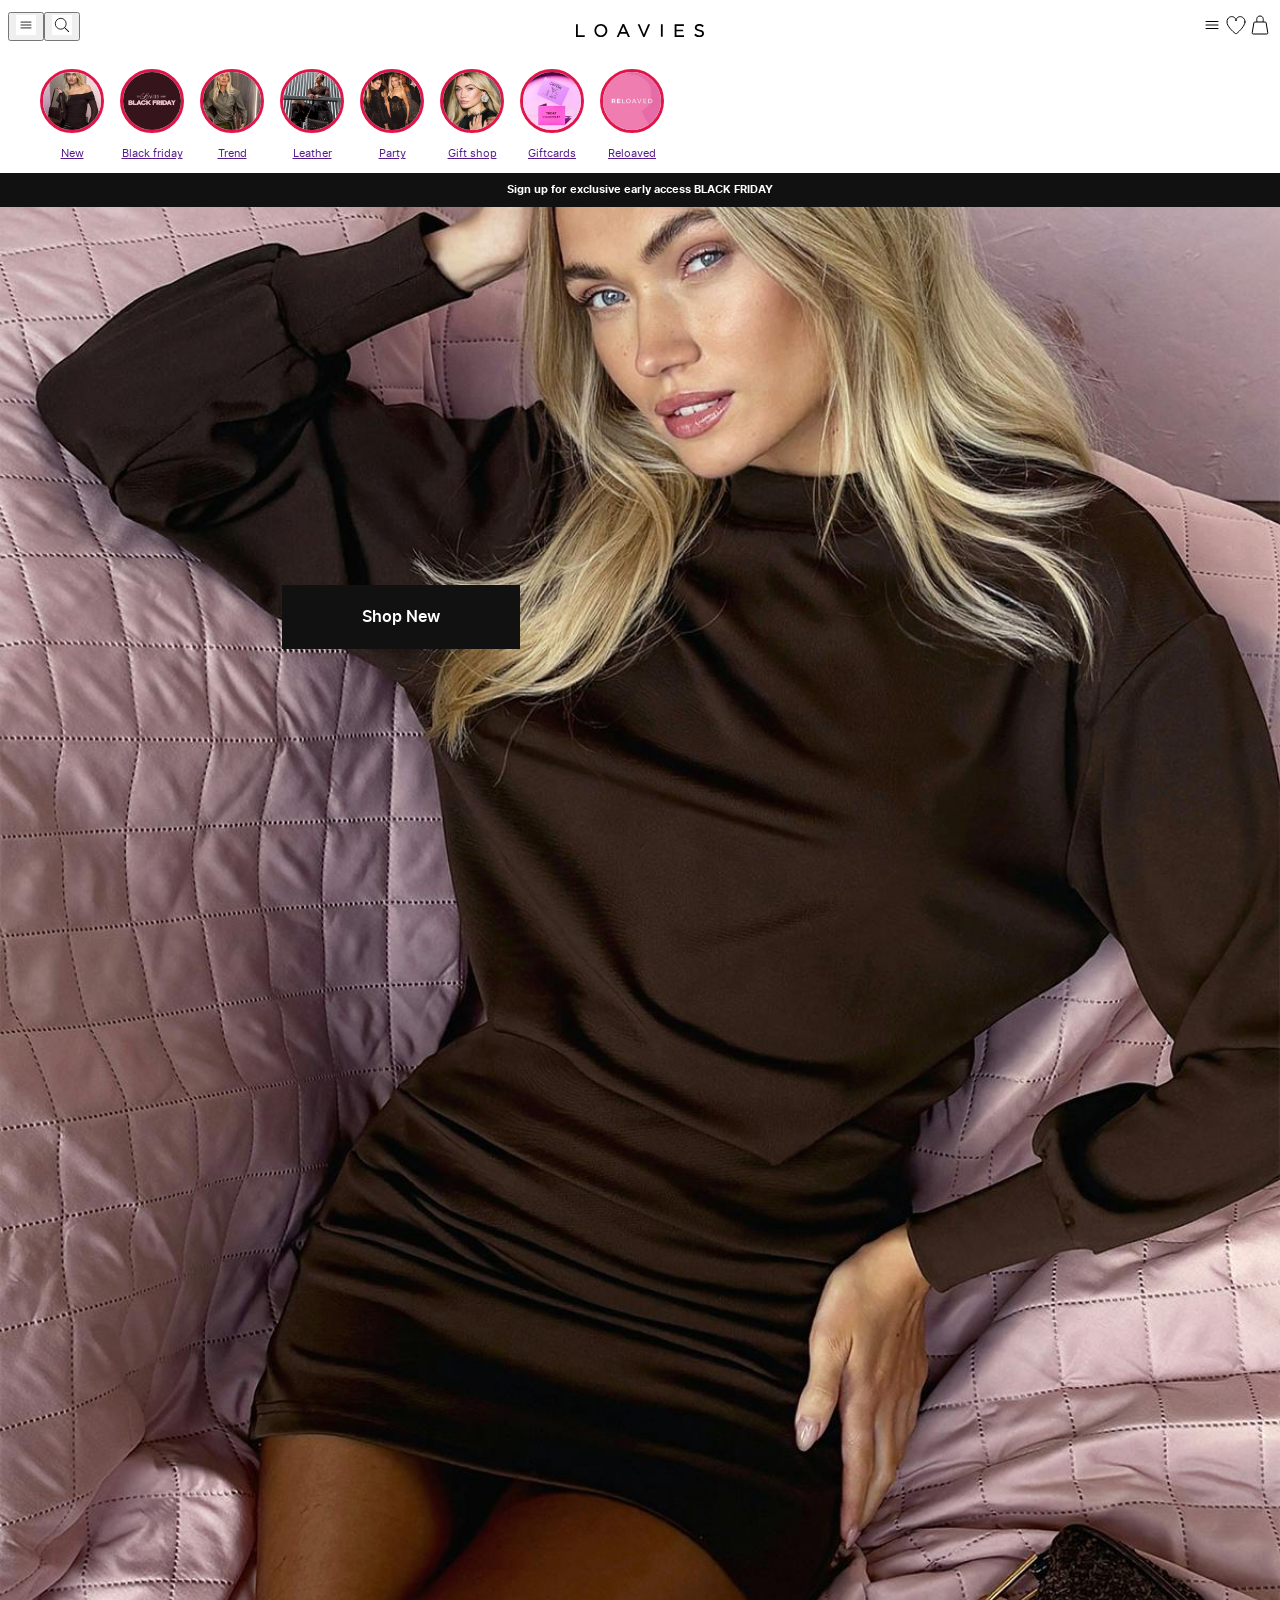
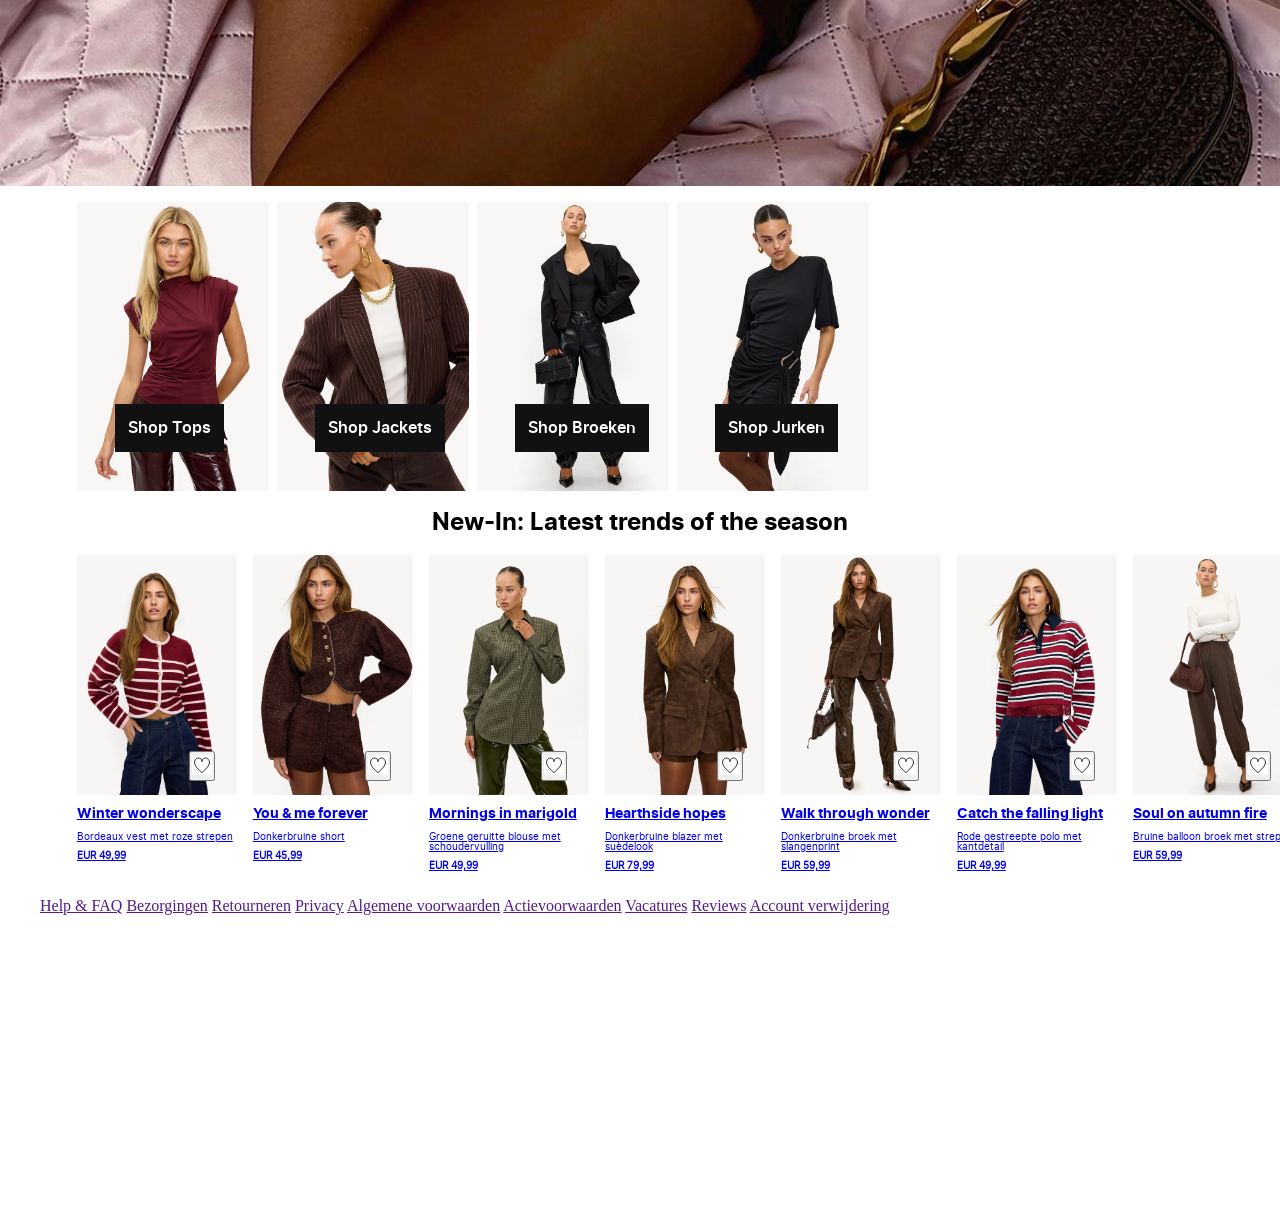
==== index.html @ a9ce3b04 "Add files via upload" ====
<!DOCTYPE html>
<html lang="nl">
	
<head>
	<meta charset="UTF-8">
	<meta name="author" content="jouw naam">
	<meta name="viewport" content="width=device-width, initial-scale=1">
	
	<title>Howdy FED2526</title>

	<link href="/styles/style_algemeen.css" rel="stylesheet">
    <link href="/styles/style_homepagina.css" rel="stylesheet">
    <!-- <link href="/styles/style_partypagina.css" rel="stylesheet"> -->

	<link rel="icon" type="image/svg+xml" href="images/favicon.svg">
</head>

<body>
	

	<header>
       
            <menu>
				<li>
					<button aria-hidden="true">
                        <svg viewBox="0 0 24 24" fill="none" xmlns="http://www.w3.org/2000/svg"><g id="SVGRepo_bgCarrier" stroke-width="0"></g><g id="SVGRepo_tracerCarrier" stroke-linecap="round" stroke-linejoin="round"></g><g id="SVGRepo_iconCarrier"> 
                            <rect width="24" height="24" fill="white"></rect> <path d="M6 12H18" stroke="#000000" stroke-linecap="round" stroke-linejoin="round"></path> <path d="M6 15.5H18" stroke="#000000" stroke-linecap="round" stroke-linejoin="round"></path> <path d="M6 8.5H18" stroke="#000000" 
                            stroke-linecap="round" stroke-linejoin="round"></path> </g>
                        </svg>
                    </button>
				</li>
				<li>
					<button>
                        <svg viewBox="0 0 24 24" fill="none" xmlns="http://www.w3.org/2000/svg"><g id="SVGRepo_bgCarrier" stroke-width="0"></g><g id="SVGRepo_tracerCarrier" stroke-linecap="round" 
                            stroke-linejoin="round"></g><g id="SVGRepo_iconCarrier"> <g clip-path="url(#clip0_15_152)"> <rect width="24" height="24" fill="white"></rect> <circle cx="10.5" cy="10.5" r="6.5" stroke="#000000" stroke-linejoin="round"></circle> 
                            <path d="M19.6464 20.3536C19.8417 20.5488 20.1583 20.5488 20.3536 20.3536C20.5488 20.1583 20.5488 19.8417 20.3536 19.6464L19.6464 20.3536ZM20.3536 19.6464L15.3536 14.6464L14.6464 15.3536L19.6464 20.3536L20.3536 19.6464Z" fill="#000000"></path> </g> <defs> 
                            <clipPath id="clip0_15_152"> <rect width="24" height="24" fill="white"></rect> </clipPath> </defs> </g>
                        </svg>
                    </button>
				</li>
            </menu>
		<nav>	
			<ul>
				<li><a href="#">Nieuw</a></li>
				<li><a href="#">Party</a></li>
				<li><a href="#">The gift shop</a></li>
				<li><a href="#">Kleding</a></li>
				<li><a href="#">Bestsellers</a></li>
				<li><a href="#">Jurken</a></li>
				<li><a href="#">Broeken & Jeans</a></li>
				<li><a href="#">Jassen</a></li>
				<li><a href="#">Shorts & Skirts</a></li>
				<li><a href="#">Accessoires</a></li>
				<li><a href="#">Schoenen</a></li>
				<li><a href="#">Sale</a></li>
				<li><a href="#">Giftcard</a></li>
				<li><a href="#">Campagnes</a></li>
				<li><a href="#">Mijn account</a></li>
				<li><a href="#">Reloaved</a></li>
				<li><a href="#">Careers at LOAVIES</a></li>
				<li><a href="#">Help & FAQ</a></li>
				<li><a href="#">Bezorgingen</a></li>
				<li><a href="#">Follow us on TikTok</a></li>
			</ul>
		</nav>
			<!-- html code van de website zelf via inspecteren om het logo te krijgen -->
            <h1><svg xmlns="http://www.w3.org/2000/svg" viewBox="3 0 205 21" class="app-logo app-header__logo"><path fill="currentColor" d="M5.9.3H3v20.4h14v-2.8H5.9V.3zM42.8 0C37 0 32.5 4.6 32.5 10.5S36.9 21 42.8 21c5.8 0 10.4-4.6 10.4-10.5S48.7 
				0 42.8 0zm0 18.3c-4.2 0-7.4-3.4-7.4-7.9 0-4.4 3.2-7.7 7.4-7.7s7.4 3.4 7.4 7.9c0 4.4-3.1 7.7-7.4 7.7zM77.5.2l-9.3 20.5h3l2.4-5.2h10.3l2.3 5.2h3.2L80.1.2h-2.6zm-2.7 12.6l3.9-8.9 3.9 8.9h-7.8zm36.9 4L104.9.3h-3.1l8.8 20.5h2.3L121.7.3h-3.2l-6.8 16.5zM139 
				.3h2.9v20.3H139V.3zm24.9 11.4h10.7V9.1h-10.7v-6h12V.3H161v20.4h15V18h-12.1v-6.3zm37.5-2.5c-4.3-.9-5.1-1.9-5.1-3.5s1.6-2.9 3.8-2.9c2 0 3.7.7 5.4 2.1l.3.2 1.7-2.3-.3-.2C205 .8 202.9.1 200.1.1c-3.9 0-6.8 2.4-6.8 5.7 0 3.7 2.8 5.1 6.9 6 4.1.9 4.8 1.9 4.8 3.5 
				0 1.8-1.7 3.1-4 3.1-2.6 0-4.4-.8-6.5-2.7l-.3-.2-1.8 2.2.2.2c2.5 2.2 5.1 3.3 8.3 3.3 4.1 0 7.1-2.5 7.1-5.9.1-3.4-1.9-5.1-6.6-6.1z"></path>
				</svg>
			</h1>
			<!-- einde -->

            <ul>
				<li>
                    <a href="">
                        <svg viewBox="0 0 24 24" fill="none" xmlns="http://www.w3.org/2000/svg"><g id="SVGRepo_bgCarrier" stroke-width="0"></g><g id="SVGRepo_tracerCarrier" stroke-linecap="round" stroke-linejoin="round"></g><g id="SVGRepo_iconCarrier"> 
                            <rect width="24" height="24" fill="white"></rect> <path d="M6 12H18" stroke="#000000" stroke-linecap="round" stroke-linejoin="round"></path> <path d="M6 15.5H18" stroke="#000000" stroke-linecap="round" stroke-linejoin="round"></path> <path d="M6 8.5H18" 
                            stroke="#000000" stroke-linecap="round" stroke-linejoin="round"></path> </g>
                        </svg>
                    </a>
                </li>
                <li>
                    <a href="">
                        <svg viewBox="0 0 24 24" fill="none" xmlns="http://www.w3.org/2000/svg"><g id="SVGRepo_bgCarrier" stroke-width="0"></g><g id="SVGRepo_tracerCarrier" stroke-linecap="round" stroke-linejoin="round"></g><g id="SVGRepo_iconCarrier"> <rect width="24" height="24" fill="white"></rect> 
                        <path d="M21 8.99998C21 12.7539 15.7156 17.9757 12.5857 20.5327C12.2416 20.8137 11.7516 20.8225 11.399 20.5523C8.26723 18.1523 3 13.1225 3 8.99998C3 2.00001 12 2.00002 12 8C12 2.00001 21 1.99999 21 8.99998Z" 
                        stroke="#000000" stroke-linecap="round" stroke-linejoin="round"></path> </g>
                        </svg>
                    </a>
                </li>
				<li>
                    <a href="">
                        <svg viewBox="0 0 24 24" fill="none" xmlns="http://www.w3.org/2000/svg"><g id="SVGRepo_bgCarrier" stroke-width="0"></g><g id="SVGRepo_tracerCarrier" 
                            stroke-linecap="round" stroke-linejoin="round"></g><g id="SVGRepo_iconCarrier"> <rect width="24" height="24" fill="white"></rect> <path d="M9 9H6.84713C6.35829 9 5.9411 9.35341 5.86073 9.8356L4.19407 19.8356C4.09248 20.4451 4.56252 21 5.18046 21H18.8195C19.4375 
                            21 19.9075 20.4451 19.8059 19.8356L18.1393 9.8356C18.0589 9.35341 17.6417 9 17.1529 9H15M9 9H15M9 9C8.66667 7.66667 8 3 12 3C16 3 15.3333 7.66667 15 9" 
                            stroke="#000000" stroke-linejoin="round"></path> </g>
                        </svg>
                    </a>
                </li>
            </ul>
        
    </header>


    <main>
        <section>
            <ul>
                <li>
                    <a href="">
                        <img src="/images/new_storylist.jpg" alt="New navigatie afbeelding"></img>
                        <p>New</p>
                    </a>
                </li>
                <li>
                    <a href="">
                        <img src="/images/black_friday_storylist.jpg" alt="Black friday navigatie afbeelding"></img>
                        <p>Black friday</p>
                    </a>
                </li>
				<li>
                    <a href="">
                        <img src="/images/trend_storylist.jpg" alt="Trend navigatie afbeelding"></img>
                        <p>Trend</p>
                    </a>
                </li>
				<li>
                    <a href="">
                        <img src="/images/leather_storylist.jpg" alt="Leather navigatie afbeelding"></img>
                        <p>Leather</p>
                    </a>
                </li>
                <li>
                    <a href="">
                        <img src="/images/party_storylist.jpg" alt="Party navigatie afbeelding"></img>
                        <p>Party</p>
                    </a>
                </li>
                <li>
                    <a href="">
                        <img src="/images/giftshop_storylist.jpg" alt="Gift shop navigatie afbeelding"></img>
                        <p>Gift shop</p>
                    </a>
                </li>
                <li>
                    <a href="">
                        <img src="/images/giftcard_storylist.jpg" alt="Giftcards navigatie afbeelding"></img>
                        <p>Giftcards</p>
                    </a>
                </li>
                <li>
                    <a href="">
                        <img src="/images/reloaved_storylist.jpg" alt="Reloaved navigatie afbeelding"></img>
                        <p>Reloaved</p>
                    </a>
                </li>
            </ul>
        </section>

        <section>
            <p>Sign up for exclusive early access BLACK FRIDAY</p>
            <img src="/images/model_afbeelding_shop_nieuw.jpg" alt="Model afbeelding voor shop nieuw"></img>
            <a href="">Shop New</a>
        </section>

        <section>
            <ul>
                <li>
                    <img src="/images/model_afbeelding_shop_tops.jpg" alt="Model afbeelding voor shop tops"></img>
                    <a href="">Shop Tops</a>
                </li>
                <li>
                    <img src="/images/model_afbeelding_shop_jackets.jpg" alt="Model afbeelding voor shop jackets"></img>
                    <a href="">Shop Jackets</a>
                </li>
                <li>
                    <img src="/images/model_afbeelding_shop_broeken.jpg" alt="Model afbeelding voor shop broeken"></img>
                    <a href="">Shop Broeken</a>
                </li>
                <li>
                    <img src="/images/model_afbeelding_shop_jurken.jpg" alt="Model afbeelding voor shop jurken"></img>
                    <a href="">Shop Jurken</a>
                </li>
            </ul>
        </section>

        <section>
            <h2>New-In: Latest trends of the season</h2>
            <ul>
                <li>
                    <article>
                        <a href="#">
                            <img src="/images/kleding_winter_wonderscape.png" alt="Bordeaux vest met roze strepen"></img>
                            <h3>Winter wonderscape</h3>
                            <p>Bordeaux vest met roze strepen</p>
                            <p><strong>EUR 49,99</strong></p>
                            <button>
                                <svg viewBox="0 0 24 24" fill="none" xmlns="http://www.w3.org/2000/svg"><g id="SVGRepo_bgCarrier" stroke-width="0"></g><g id="SVGRepo_tracerCarrier" stroke-linecap="round" stroke-linejoin="round"></g><g id="SVGRepo_iconCarrier"> <rect width="24" height="24" fill="white"></rect> 
                                    <path d="M21 8.99998C21 12.7539 15.7156 17.9757 12.5857 20.5327C12.2416 20.8137 11.7516 20.8225 11.399 20.5523C8.26723 18.1523 3 13.1225 3 8.99998C3 2.00001 12 2.00002 12 8C12 2.00001 21 1.99999 21 8.99998Z" 
                                    stroke="#000000" stroke-linecap="round" stroke-linejoin="round"></path> </g>
                                </svg>
                            </button>
                        </a>
                    </article>
                </li>
                <li>
                    <article>
                        <a href="#">
                            <img src="/images/kleding_you&me_forever.png" alt="You & me forever"></img>
                            <h3>You & me forever</h3>
                            <p>Donkerbruine short</p>
                            <p><strong>EUR 45,99</strong></p>
                            <button>
                                <svg viewBox="0 0 24 24" fill="none" xmlns="http://www.w3.org/2000/svg"><g id="SVGRepo_bgCarrier" stroke-width="0"></g><g id="SVGRepo_tracerCarrier" stroke-linecap="round" stroke-linejoin="round"></g><g id="SVGRepo_iconCarrier"> <rect width="24" height="24" fill="white"></rect> 
                                    <path d="M21 8.99998C21 12.7539 15.7156 17.9757 12.5857 20.5327C12.2416 20.8137 11.7516 20.8225 11.399 20.5523C8.26723 18.1523 3 13.1225 3 8.99998C3 2.00001 12 2.00002 12 8C12 2.00001 21 1.99999 21 8.99998Z" 
                                    stroke="#000000" stroke-linecap="round" stroke-linejoin="round"></path> </g>
                                </svg>
                            </button>
                        </a>
                    </article>
                </li>
                <li>
                    <article>
                        <a href="#">
                            <img src="/images/kleding_mornings_in_marigold.png" alt="Groene geruitte blouse met schoudervulling"></img>
                            <h3>Mornings in marigold</h3>
                            <p>Groene geruitte blouse met schoudervulling</p>
                            <p><strong>EUR 49,99</strong></p>
                            <button>
                                <svg viewBox="0 0 24 24" fill="none" xmlns="http://www.w3.org/2000/svg"><g id="SVGRepo_bgCarrier" stroke-width="0"></g><g id="SVGRepo_tracerCarrier" stroke-linecap="round" stroke-linejoin="round"></g><g id="SVGRepo_iconCarrier"> <rect width="24" height="24" fill="white"></rect> 
                                    <path d="M21 8.99998C21 12.7539 15.7156 17.9757 12.5857 20.5327C12.2416 20.8137 11.7516 20.8225 11.399 20.5523C8.26723 18.1523 3 13.1225 3 8.99998C3 2.00001 12 2.00002 12 8C12 2.00001 21 1.99999 21 8.99998Z" 
                                    stroke="#000000" stroke-linecap="round" stroke-linejoin="round"></path> </g>
                                </svg>
                            </button>
                        </a>
                    </article>
                </li>
                <li>
                    <article>
                        <a href="#">
                            <img src="/images/kleding_hearthside_hopes.png" alt="Donkerbruine blazer met suèdelook"></img>
                            <h3>Hearthside hopes</h3>
                            <p>Donkerbruine blazer met suèdelook</p>
                            <p><strong>EUR 79,99</strong></p>
                            <button>
                                <svg viewBox="0 0 24 24" fill="none" xmlns="http://www.w3.org/2000/svg"><g id="SVGRepo_bgCarrier" stroke-width="0"></g><g id="SVGRepo_tracerCarrier" stroke-linecap="round" stroke-linejoin="round"></g><g id="SVGRepo_iconCarrier"> <rect width="24" height="24" fill="white"></rect> 
                                    <path d="M21 8.99998C21 12.7539 15.7156 17.9757 12.5857 20.5327C12.2416 20.8137 11.7516 20.8225 11.399 20.5523C8.26723 18.1523 3 13.1225 3 8.99998C3 2.00001 12 2.00002 12 8C12 2.00001 21 1.99999 21 8.99998Z" 
                                    stroke="#000000" stroke-linecap="round" stroke-linejoin="round"></path> </g>
                                </svg>
                            </button>
                        </a>
                    </article>
                </li>
                <li>
                    <article>
                        <a href="#">
                            <img src="/images/kleding_walk_through_wonder.png" alt="Donkerbruine broek met slangenprint"></img>
                            <h3>Walk through wonder</h3>
                            <p>Donkerbruine broek met slangenprint</p>
                            <p><strong>EUR 59,99</strong></p>
                            <button>
                                <svg viewBox="0 0 24 24" fill="none" xmlns="http://www.w3.org/2000/svg"><g id="SVGRepo_bgCarrier" stroke-width="0"></g><g id="SVGRepo_tracerCarrier" stroke-linecap="round" stroke-linejoin="round"></g><g id="SVGRepo_iconCarrier"> <rect width="24" height="24" fill="white"></rect> 
                                    <path d="M21 8.99998C21 12.7539 15.7156 17.9757 12.5857 20.5327C12.2416 20.8137 11.7516 20.8225 11.399 20.5523C8.26723 18.1523 3 13.1225 3 8.99998C3 2.00001 12 2.00002 12 8C12 2.00001 21 1.99999 21 8.99998Z" 
                                    stroke="#000000" stroke-linecap="round" stroke-linejoin="round"></path> </g>
                                </svg>
                            </button>
                        </a>
                    </article>
                </li>
                <li>
                    <article>
                        <a href="#">
                            <img src="/images/kleding_catch_the_falling_light.png" alt="Rode gestreepte polo met kantdetail"></img>
                            <h3>Catch the falling light</h3>
                            <p>Rode gestreepte polo met kantdetail</p>
                            <p><strong>EUR 49,99</strong></p>
                            <button>
                                <svg viewBox="0 0 24 24" fill="none" xmlns="http://www.w3.org/2000/svg"><g id="SVGRepo_bgCarrier" stroke-width="0"></g><g id="SVGRepo_tracerCarrier" stroke-linecap="round" stroke-linejoin="round"></g><g id="SVGRepo_iconCarrier"> <rect width="24" height="24" fill="white"></rect> 
                                    <path d="M21 8.99998C21 12.7539 15.7156 17.9757 12.5857 20.5327C12.2416 20.8137 11.7516 20.8225 11.399 20.5523C8.26723 18.1523 3 13.1225 3 8.99998C3 2.00001 12 2.00002 12 8C12 2.00001 21 1.99999 21 8.99998Z" 
                                    stroke="#000000" stroke-linecap="round" stroke-linejoin="round"></path> </g>
                                </svg>
                            </button>
                        </a>
                    </article>
                </li>
                <li>
                    <article>
                        <a href="#">
                            <img src="/images/kleding_soul_on_autumn_fire.png" alt="Bruine balloon broek met strepen"></img>
                            <h3>Soul on autumn fire</h3>
                            <p>Bruine balloon broek met strepen</p>
                            <p><strong>EUR 59,99</strong></p>
                            <button>
                                <svg viewBox="0 0 24 24" fill="none" xmlns="http://www.w3.org/2000/svg"><g id="SVGRepo_bgCarrier" stroke-width="0"></g><g id="SVGRepo_tracerCarrier" stroke-linecap="round" stroke-linejoin="round"></g><g id="SVGRepo_iconCarrier"> <rect width="24" height="24" fill="white"></rect> 
                                    <path d="M21 8.99998C21 12.7539 15.7156 17.9757 12.5857 20.5327C12.2416 20.8137 11.7516 20.8225 11.399 20.5523C8.26723 18.1523 3 13.1225 3 8.99998C3 2.00001 12 2.00002 12 8C12 2.00001 21 1.99999 21 8.99998Z" 
                                    stroke="#000000" stroke-linecap="round" stroke-linejoin="round"></path> </g>
                                </svg>
                            </button>
                        </a>
                    </article>
                </li>
                <li>
                    <article>
                        <a href="#">
                            <img src="/images/kleding_never_letting_go.png" alt="Roze trui"></img>
                            <h3>Never letting go</h3>
                            <p>Roze trui</p>
                            <p><strong>EUR 49,99</strong></p>
                            <button>
                                <svg viewBox="0 0 24 24" fill="none" xmlns="http://www.w3.org/2000/svg"><g id="SVGRepo_bgCarrier" stroke-width="0"></g><g id="SVGRepo_tracerCarrier" stroke-linecap="round" stroke-linejoin="round"></g><g id="SVGRepo_iconCarrier"> <rect width="24" height="24" fill="white"></rect> 
                                    <path d="M21 8.99998C21 12.7539 15.7156 17.9757 12.5857 20.5327C12.2416 20.8137 11.7516 20.8225 11.399 20.5523C8.26723 18.1523 3 13.1225 3 8.99998C3 2.00001 12 2.00002 12 8C12 2.00001 21 1.99999 21 8.99998Z" 
                                    stroke="#000000" stroke-linecap="round" stroke-linejoin="round"></path> </g>
                                </svg>
                            </button>
                        </a>
                    </article>
                </li>
            </ul>
        </section>
    </main>


    <footer>
		<nav>
			<ul>
				<li>
					<a href="">Help & FAQ</a>
					<a href="">Bezorgingen</a>
					<a href="">Retourneren</a>
					<a href="">Privacy</a>
					<a href="">Algemene voorwaarden</a>
					<a href="">Actievoorwaarden</a>
					<a href="">Vacatures</a>
					<a href="">Reviews</a>
					<a href="">Account verwijdering</a>
				</li>
				<li>
					<a href=""><svg></svg></a>
					<a href=""><svg></svg></a>
					<a href=""><svg></svg></a>
					<a href=""><svg></svg></a>
					<a href=""><svg></svg></a>
				</li>
			</ul>
		</nav>

    </footer>

	<script defer src="scripts/script_algemeen.js"></script>
	<script defer src="scripts/script_home.js"></script>
	<!-- <script defer src="scripts/script_party.js"></script> -->
</body>
	
</html>
---- styles/style_algemeen.css ----
/**************/
/* CSS REMEDY */
/**************/
*, *::after, *::before {
  box-sizing:border-box;  
}






/*********************/
/* CUSTOM PROPERTIES */
/*********************/
:root {
	/* startje */
	--color-text:#111;
	--color-background:#ffffff;
	--text-regular: "InterRegular";
	--text-bold: "InterBold";
	--text-semibold: "InterSemiBold";

	/*
	color-scheme: light dark;
	--icon-color:light-dark(black, white);*/

}

@font-face {
	font-family: "InterBold";
	src: url(/fonts/Inter-Bold.woff2);
}

@font-face {
	font-family: "InterRegular";
	src: url(/fonts/Inter-Regular.woff2);
}

@font-face {
	font-family: "InterSemiBold";
	src: url(/fonts/Inter-SemiBold.woff2);
}


/****************/
/* JOUW STYLING */
/****************/

/* jouw code */



body {
	margin:0;
}

/****************/
/* HEADER */
/****************/
header {
	display:flex;
	background-color: var(--color-background);
	position:sticky;
  	top:0;
	/* width:100vw; BAH */

	padding:.5em;

	align-items: center;
	justify-content: space-between	;
}

header li {
	list-style:none;
}

/* Alle icons */
header svg {
	width: 1.5em;
}

/* Logo Loavies */
header h1 {
	flex-shrink: 0;	
	margin:0;
}

header h1 svg{
	width:4em;
}


/****************/
/* NAV MENU */
/****************/

menu{
	display:flex;
}

/* Hamburger menu */
header menu {
	margin:0;
	padding: 0;
	display: flex;

}

header menu li:nth-of-type(1) button {
	position: relative;
	z-index: 1;
}

header menu li:nth-of-type(1) button.is-open svg {
	content:url(../images/close_svgrepo_com.svg);
}

header nav{
	display: flex;
	background-color: var(--color-background);
	font-family: var(--text-bold);
	
	position:fixed;
	top:0;
	bottom:0;
	left:0;
	right:0;

	translate: -100% 0;
	
	transition:0.5s;
}

header nav.is-open {
	translate: 0 0;
}

header > ul {
	margin:0;
	padding: 0;
	display:flex;

}
/* Hamburger menu einde */


/* Nav de opmaak */
nav > a {
	font-family: var(--text-bold);
	font-size: 8em;
}


/****************/
/* FOOTER */
/****************/

footer ul{
	height: 4em;
}

footer li {
	list-style: none;
}
---- styles/style_homepagina.css ----
/**************/
/* CSS REMEDY */
/**************/
*, *::after, *::before {
  box-sizing:border-box;  
}

/*********************/
/* CUSTOM PROPERTIES */
/*********************/
:root {
	/* startje */
	--color-text:#111;
	--color-background:#ffffff;
	--color-button: #111;
	--color-text-button: #ffffff;
	--text-regular: "InterRegular";
	--text-bold: "InterBold";
	--text-semibold: "InterSemiBold";
}




/****************/
/* SECTION STORYLIST */
/****************/

section:nth-of-type(1) ul {
	display:flex;
	overflow-x:auto;
	flex-shrink:0;
	gap:1em;
	
}

section:nth-of-type(1) li{
	display:flex;
	flex-wrap:wrap;
	justify-content:center;
	flex-direction:column-reverse;	
}

section:nth-of-type(1) img {
	width:4em;
	border-radius: 50%;
	border: 3px solid #e0164a;
}

section:nth-of-type(1) p {
	display: flex;
	font-size: 0.7em;
	justify-content: center;
}

main li{
	list-style: none;
}



/****************/
/* MAIN SECTIONS */
/****************/

/* section nummer 2 */
section:nth-of-type(2) ul{
	display:flex;
	flex-direction: row;
	flex-wrap: wrap;

	position: relative;
	gap: 0.5em;
}

section:nth-of-type(2) li{
	display: grid;
	grid-template-columns: 1fr;
	grid-template-rows: 2fr;	
	position: relative;
}

section:nth-of-type(2) img {
	width:100%;
	height: auto;
	display:flex;
}

section:nth-of-type(2) a{
	background-color: var(--color-button);
	color: var(--color-text-button);
	font-family: var(--text-semibold);

	text-decoration: none;
	position: absolute;
	top: 65%;
	left: 22%;
	padding: 1.5em 5em;
}

section:nth-of-type(2) p {
	display: flex;
	justify-content: center;

	font-family: var(--text-bold);
	font-size: 0.7em;
	color: var(--color-text-button);
	background-color: var(--color-button);

	padding: 1em 1em;
	position: absolute;
	top:18%;
	width:100%;
}


/* section nummer 3 */
section:nth-of-type(3) ul{
	display:flex;
	flex-direction: row;
	flex-wrap: wrap;

	position: relative;
	gap: 0.5em;

	padding: 0 0 0 6%;
}

section:nth-of-type(3) li{
	display: grid;
	grid-template-columns: 1fr;
	grid-template-rows: 2fr;	
	position: relative;
}


section:nth-of-type(3) img {
	width:12em;
	height: auto;
	display:flex;
}

section:nth-of-type(3) a{
	background-color: var(--color-button);
	color: var(--color-text-button);
	font-family: var(--text-semibold);

	text-decoration: none;
	position: absolute;
	top: 70%;
	left: 20%;
	padding: 1em 0.8em;
}


/* section nummer 4 */
section:nth-of-type(4) ul {
	display:flex;
	padding: 0 0 0 6%;

	overflow-x:auto;
	flex-shrink:0;
	gap:1em;
}

section:nth-of-type(4) img {
	width:10em;
	display:flex;
}

section:nth-of-type(4) li {
	line-height: 60%;

	flex-wrap:wrap;
	justify-content:center;
	flex-direction:column-reverse;	

	position: relative;
}

section:nth-of-type(4) button {
	width:2em;

	position: absolute;
	top: 60%;
	left: 70%;
	padding: 1em 0.8em;
}

section:nth-of-type(4) button svg {
	width:1.5em;

	position: absolute;
	top:8%;
	left: 5%;

}




/*******************/
/* ALGEMENE DINGEN */
/*******************/

p {
	font-family: var(--text-regular);
	font-size: 0.6em;
}

h2 {
	display: flex;
	font-family: var(--text-bold);
	justify-content: center;
}

h3 {
	font-family: var(--text-bold);
	font-size: 0.9em;
}
---- styles/style_partypagina.css ----
/**************/
/* CSS REMEDY */
/**************/
*, *::after, *::before {
  box-sizing:border-box;  
}






/*********************/
/* CUSTOM PROPERTIES */
/*********************/
:root {
	/* startje */
	--color-text:#111;
	--color-background:#eee;
}





/****************/
/* JOUW STYLING */
/****************/

/* jouw code */
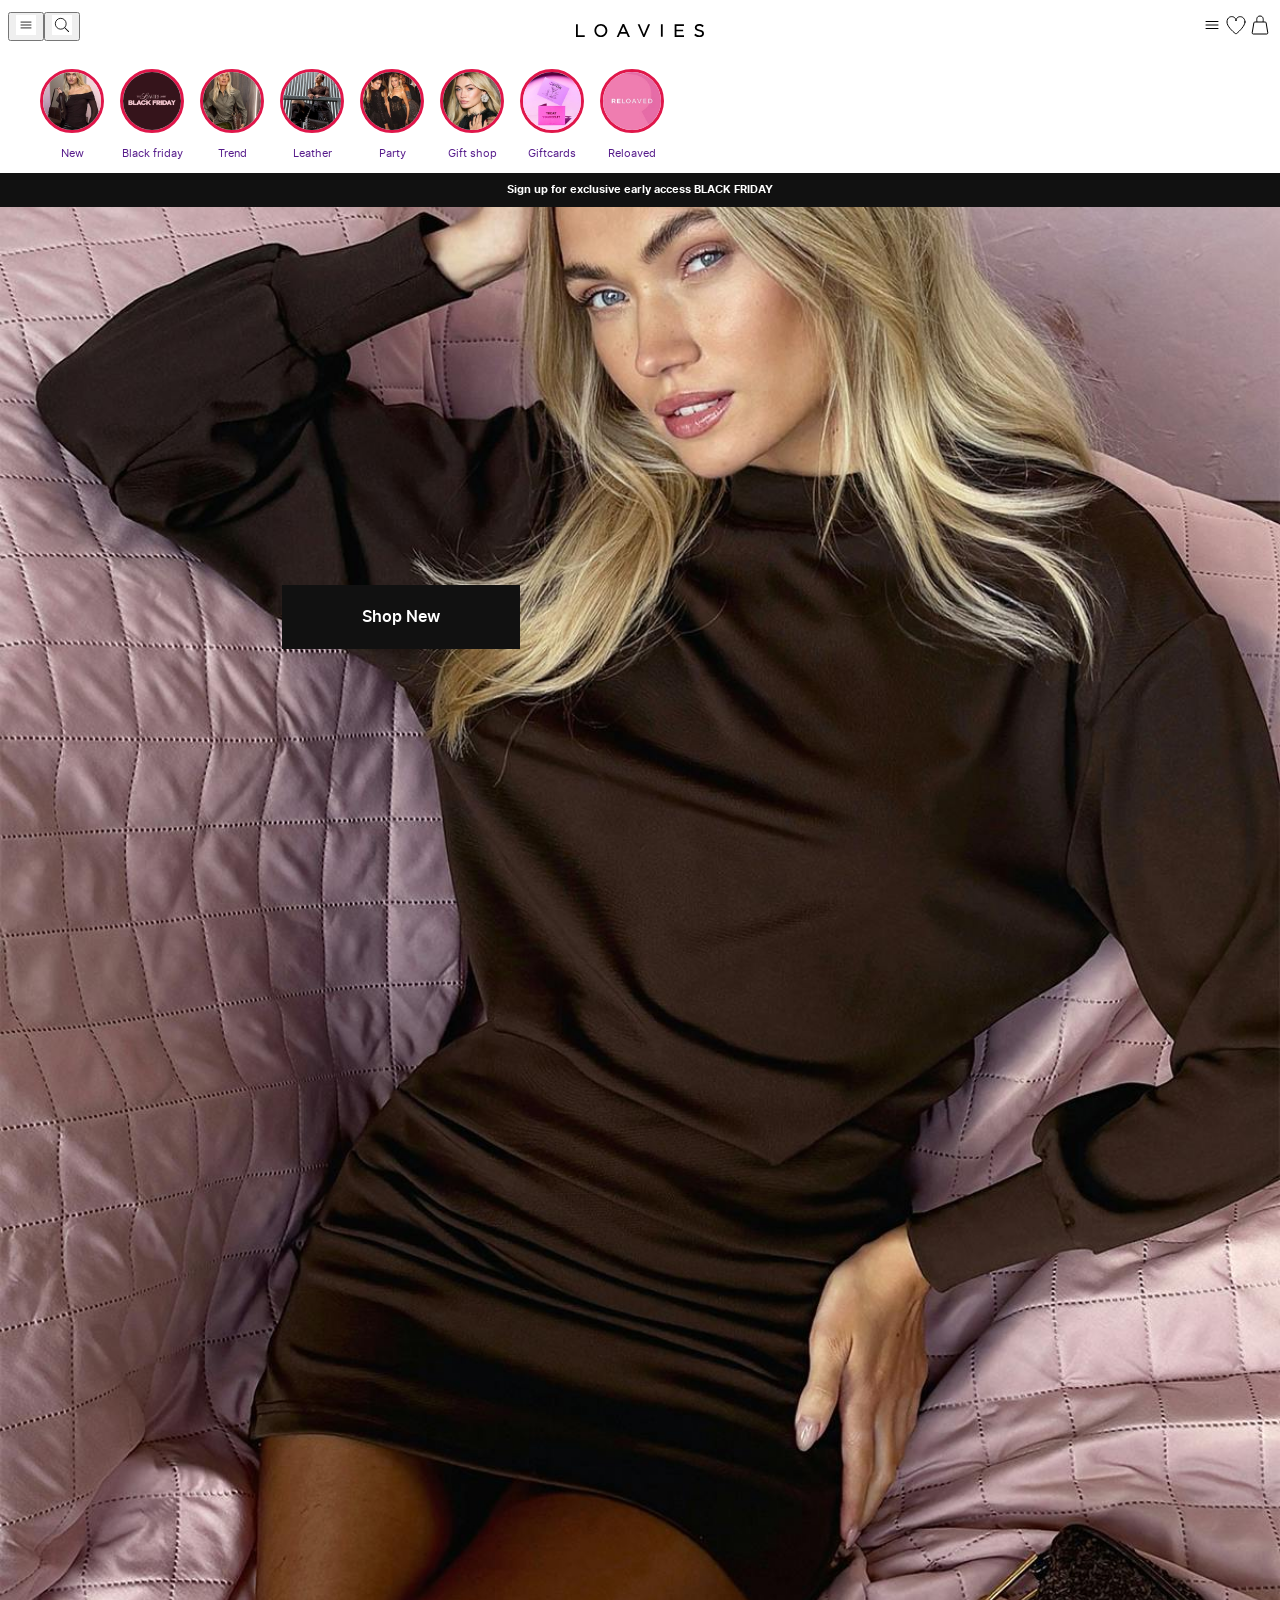
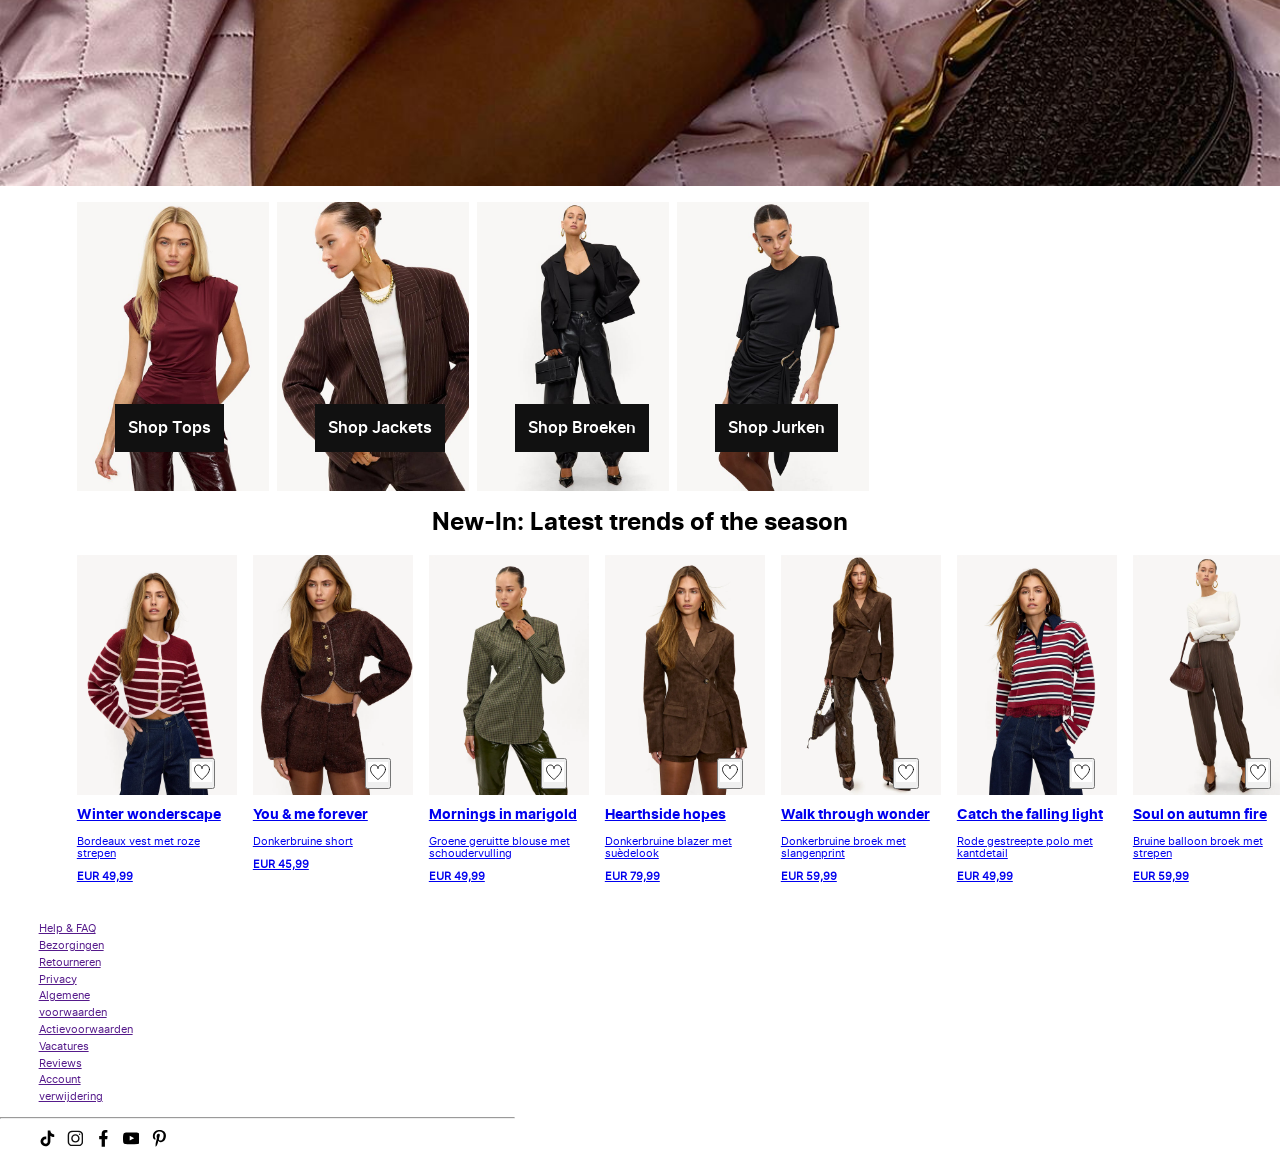
==== commit 407c66d2: "Add files via upload" ====
--- a/index.html
+++ b/index.html
@@ -6,13 +6,13 @@
 	<meta name="author" content="jouw naam">
 	<meta name="viewport" content="width=device-width, initial-scale=1">
 	
-	<title>Howdy FED2526</title>
+	<title>LOAVIES | Manon Jensch</title>
 
 	<link href="/styles/style_algemeen.css" rel="stylesheet">
     <link href="/styles/style_homepagina.css" rel="stylesheet">
     <!-- <link href="/styles/style_partypagina.css" rel="stylesheet"> -->
 
-	<link rel="icon" type="image/svg+xml" href="images/favicon.svg">
+	<link rel="icon" type="image/svg+xml" href="/images/favicon_loavies_5.png">
 </head>
 
 <body>
@@ -323,23 +323,69 @@
     <footer>
 		<nav>
 			<ul>
-				<li>
-					<a href="">Help & FAQ</a>
-					<a href="">Bezorgingen</a>
-					<a href="">Retourneren</a>
-					<a href="">Privacy</a>
-					<a href="">Algemene voorwaarden</a>
-					<a href="">Actievoorwaarden</a>
-					<a href="">Vacatures</a>
-					<a href="">Reviews</a>
-					<a href="">Account verwijdering</a>
-				</li>
-				<li>
-					<a href=""><svg></svg></a>
-					<a href=""><svg></svg></a>
-					<a href=""><svg></svg></a>
-					<a href=""><svg></svg></a>
-					<a href=""><svg></svg></a>
+				<li><a href="">Help & FAQ</a></li>
+				<li><a href="">Bezorgingen</a></li>
+				<li><a href="">Retourneren</a></li>
+				<li><a href="">Privacy</a></li>
+				<li><a href="">Algemene voorwaarden</a></li>
+				<li><a href="">Actievoorwaarden</a></li>
+				<li><a href="">Vacatures</a></li>
+				<li><a href="">Reviews</a></li>
+				<li><a href="">Account verwijdering</a></li>
+            </ul>
+
+            <!-- Met hulp van: https://www.cursuswp.com/horizontale-lijn-stippellijn-toevoegen-maken-boven-onder-tekst-in-html-css/#Horizontale_lijn_in_HTML_met_en_zonder_CSS -->
+            <hr>
+            <!-- Einde -->
+
+            <ul>
+				<li>
+					<a href="">
+                        <svg fill="#000000" viewBox="0 0 32 32" version="1.1" xmlns="http://www.w3.org/2000/svg"><g id="SVGRepo_bgCarrier" stroke-width="0"></g><g id="SVGRepo_tracerCarrier" stroke-linecap="round" stroke-linejoin="round"></g><g id="SVGRepo_iconCarrier"> <title>tiktok</title> 
+                            <path d="M16.656 1.029c1.637-0.025 3.262-0.012 4.886-0.025 0.054 2.031 0.878 3.859 2.189 5.213l-0.002-0.002c1.411 1.271 3.247 2.095 5.271 2.235l0.028 0.002v5.036c-1.912-0.048-3.71-0.489-5.331-1.247l0.082 0.034c-0.784-0.377-1.447-0.764-2.077-1.196l0.052 0.034c-0.012 3.649 0.012 7.298-0.025 10.934-0.103 
+                            1.853-0.719 3.543-1.707 4.954l0.020-0.031c-1.652 2.366-4.328 3.919-7.371 4.011l-0.014 0c-0.123 0.006-0.268 0.009-0.414 0.009-1.73 0-3.347-0.482-4.725-1.319l0.040 0.023c-2.508-1.509-4.238-4.091-4.558-7.094l-0.004-0.041c-0.025-0.625-0.037-1.25-0.012-1.862 0.49-4.779 4.494-8.476 9.361-8.476 0.547 0 1.083 0.047 
+                            1.604 0.136l-0.056-0.008c0.025 1.849-0.050 3.699-0.050 5.548-0.423-0.153-0.911-0.242-1.42-0.242-1.868 0-3.457 1.194-4.045 2.861l-0.009 0.030c-0.133 0.427-0.21 0.918-0.21 1.426 0 0.206 0.013 0.41 0.037 0.61l-0.002-0.024c0.332 2.046 
+                            2.086 3.59 4.201 3.59 0.061 0 0.121-0.001 0.181-0.004l-0.009 0c1.463-0.044 2.733-0.831 3.451-1.994l0.010-0.018c0.267-0.372 0.45-0.822 0.511-1.311l0.001-0.014c0.125-2.237 0.075-4.461 0.087-6.698 0.012-5.036-0.012-10.060 0.025-15.083z"></path> </g>
+                        </svg>
+                    </a>
+                </li>
+                <li>    
+					<a href="">
+                        <svg viewBox="0 0 24 24" fill="none" xmlns="http://www.w3.org/2000/svg"><g id="SVGRepo_bgCarrier" stroke-width="0"></g><g id="SVGRepo_tracerCarrier" stroke-linecap="round" stroke-linejoin="round"></g><g id="SVGRepo_iconCarrier"> <path fill-rule="evenodd" clip-rule="evenodd" d="M12 18C15.3137 18 18 15.3137 
+                            18 12C18 8.68629 15.3137 6 12 6C8.68629 6 6 8.68629 6 12C6 15.3137 8.68629 18 12 18ZM12 16C14.2091 16 16 14.2091 16 12C16 9.79086 14.2091 8 12 8C9.79086 8 8 9.79086 8 12C8 14.2091 9.79086 16 12 16Z" fill="#0F0F0F"></path> <path d="M18 5C17.4477 5 17 5.44772 17 6C17 6.55228 17.4477 7 18 7C18.5523 7 19 6.55228 19 6C19 
+                            5.44772 18.5523 5 18 5Z" fill="#0F0F0F"></path> <path fill-rule="evenodd" clip-rule="evenodd" d="M1.65396 4.27606C1 5.55953 1 7.23969 1 10.6V13.4C1 16.7603 1 18.4405 1.65396 19.7239C2.2292 20.8529 3.14708 21.7708 4.27606 22.346C5.55953 23 7.23969 23 10.6 23H13.4C16.7603 23 18.4405 23 19.7239 22.346C20.8529 21.7708 21.7708 
+                            20.8529 22.346 19.7239C23 18.4405 23 16.7603 23 13.4V10.6C23 7.23969 23 5.55953 22.346 4.27606C21.7708 3.14708 20.8529 2.2292 19.7239 1.65396C18.4405 1 16.7603 1 13.4 1H10.6C7.23969 1 5.55953 1 4.27606 1.65396C3.14708 2.2292 2.2292 3.14708 1.65396 4.27606ZM13.4 3H10.6C8.88684 3 7.72225 3.00156 6.82208 3.0751C5.94524 3.14674 5.49684 
+                            3.27659 5.18404 3.43597C4.43139 3.81947 3.81947 4.43139 3.43597 5.18404C3.27659 5.49684 3.14674 5.94524 3.0751 6.82208C3.00156 7.72225 3 8.88684 3 10.6V13.4C3 15.1132 3.00156 16.2777 3.0751 17.1779C3.14674 18.0548 3.27659 18.5032 3.43597 18.816C3.81947 19.5686 4.43139 20.1805 5.18404 20.564C5.49684 20.7234 5.94524 20.8533 6.82208 20.9249C7.72225 20.9984 8.88684 
+                            21 10.6 21H13.4C15.1132 21 16.2777 20.9984 17.1779 20.9249C18.0548 20.8533 18.5032 20.7234 18.816 20.564C19.5686 20.1805 20.1805 19.5686 20.564 18.816C20.7234 18.5032 20.8533 18.0548 20.9249 17.1779C20.9984 16.2777 21 15.1132 21 13.4V10.6C21 8.88684 20.9984 7.72225 20.9249 6.82208C20.8533 
+                            5.94524 20.7234 5.49684 20.564 5.18404C20.1805 4.43139 19.5686 3.81947 18.816 3.43597C18.5032 3.27659 18.0548 3.14674 17.1779 3.0751C16.2777 3.00156 15.1132 3 13.4 3Z" fill="#0F0F0F"></path> </g>
+                        </svg>
+                    </a>
+                </li>
+                <li>
+					<a href="">
+                        <svg viewBox="-5 0 20 20" version="1.1" xmlns="http://www.w3.org/2000/svg" xmlns:xlink="http://www.w3.org/1999/xlink" fill="#000000"><g id="SVGRepo_bgCarrier" stroke-width="0"></g><g id="SVGRepo_tracerCarrier" stroke-linecap="round" stroke-linejoin="round"></g><g id="SVGRepo_iconCarrier"> 
+                            <title>facebook [#176]</title> <desc>Created with Sketch.</desc> <defs> </defs> <g id="Page-1" stroke="none" stroke-width="1" fill="none" fill-rule="evenodd"> <g id="Dribbble-Light-Preview" transform="translate(-385.000000, -7399.000000)" fill="#000000"> <g id="icons" transform="translate(56.000000, 160.000000)"> <path d="M335.821282,7259 L335.821282,7250 
+                            L338.553693,7250 L339,7246 L335.821282,7246 L335.821282,7244.052 C335.821282,7243.022 335.847593,7242 337.286884,7242 L338.744689,7242 L338.744689,7239.14 C338.744689,7239.097 337.492497,7239 336.225687,7239 C333.580004,7239 331.923407,7240.657 331.923407,7243.7 L331.923407,7246 L329,7246 L329,7250 L331.923407,7250 L331.923407,7259 L335.821282,7259 Z" 
+                            id="facebook-[#176]"> </path> </g> </g> </g> </g>
+                        </svg>
+                    </a>
+                </li>
+                <li>
+					<a href="">
+                        <svg viewBox="0 -3 20 20" version="1.1" xmlns="http://www.w3.org/2000/svg" xmlns:xlink="http://www.w3.org/1999/xlink" fill="#000000"><g id="SVGRepo_bgCarrier" stroke-width="0"></g><g id="SVGRepo_tracerCarrier" stroke-linecap="round" stroke-linejoin="round"></g><g id="SVGRepo_iconCarrier"> <title>youtube [#168]</title> <desc>Created with Sketch.</desc> <defs> </defs> 
+                            <g id="Page-1" stroke="none" stroke-width="1" fill="none" fill-rule="evenodd"> <g id="Dribbble-Light-Preview" transform="translate(-300.000000, -7442.000000)" fill="#000000"> <g id="icons" transform="translate(56.000000, 160.000000)"> <path d="M251.988432,7291.58588 L251.988432,7285.97425 C253.980638,7286.91168 255.523602,7287.8172 257.348463,7288.79353 C255.843351,7289.62824 
+                            253.980638,7290.56468 251.988432,7291.58588 M263.090998,7283.18289 C262.747343,7282.73013 262.161634,7282.37809 261.538073,7282.26141 C259.705243,7281.91336 248.270974,7281.91237 246.439141,7282.26141 C245.939097,7282.35515 245.493839,7282.58153 245.111335,7282.93357 C243.49964,7284.42947 244.004664,7292.45151 244.393145,7293.75096 C244.556505,7294.31342 244.767679,7294.71931 
+                            245.033639,7294.98558 C245.376298,7295.33761 245.845463,7295.57995 246.384355,7295.68865 C247.893451,7296.0008 255.668037,7296.17532 261.506198,7295.73552 C262.044094,7295.64178 262.520231,7295.39147 262.895762,7295.02447 C264.385932,7293.53455 264.28433,7285.06174 263.090998,7283.18289" id="youtube-[#168]"> </path> </g> </g> </g> </g>
+                        </svg>
+                    </a>
+                </li>
+                <li>
+					<a href="">
+                        <svg fill="#000000" version="1.1" xmlns="http://www.w3.org/2000/svg" xmlns:xlink="http://www.w3.org/1999/xlink" viewBox="0 0 512 512" xml:space="preserve"><g id="SVGRepo_bgCarrier" stroke-width="0"></g><g id="SVGRepo_tracerCarrier" stroke-linecap="round" stroke-linejoin="round"></g><g id="SVGRepo_iconCarrier"> <g id="7935ec95c421cee6d86eb22ecd12951c"> 
+                        <path style="display: inline;" d="M220.646,338.475C207.223,408.825,190.842,476.269,142.3,511.5 c-14.996-106.33,21.994-186.188,39.173-270.971c-29.293-49.292,3.518-148.498,65.285-124.059 c76.001,30.066-65.809,183.279,29.38,202.417c99.405,19.974,139.989-172.476,78.359-235.054 C265.434-6.539,95.253,81.775,116.175,211.161c5.09,31.626,37.765,41.22,13.062,84.884c-57.001-12.65-74.005-57.6-71.822-117.533 
+                        c3.53-98.108,88.141-166.787,173.024-176.293c107.34-12.014,208.081,39.398,221.991,140.376 c15.67,113.978-48.442,237.412-163.23,228.529C258.085,368.704,245.023,353.283,220.646,338.475z"> </path> </g> </g>
+                        </svg>
+                    </a>
 				</li>
 			</ul>
 		</nav>
--- a/styles/style_algemeen.css
+++ b/styles/style_algemeen.css
@@ -17,6 +17,7 @@
 	/* startje */
 	--color-text:#111;
 	--color-background:#ffffff;
+	--color-scheidingslijn: #848484;
 	--text-regular: "InterRegular";
 	--text-bold: "InterBold";
 	--text-semibold: "InterSemiBold";
@@ -146,20 +147,54 @@
 
 
 /* Nav de opmaak */
-nav > a {
+header nav > a {
 	font-family: var(--text-bold);
 	font-size: 8em;
 }
 
 
+
+
 /****************/
 /* FOOTER */
 /****************/
-
-footer ul{
-	height: 4em;
+footer{
+	display: flex;
+
+	font-size: 0.7em;
+}
+
+footer ul {
+	padding:0 0 0 30%;
 }
 
 footer li {
-	list-style: none;
+	list-style-type: none;
+}
+
+footer svg {
+	width: 1.5em;
+}
+
+footer nav ul:nth-of-type(1) {
+	display:flex;
+	flex-direction: column;
+	line-height: 150%;
+
+	font-family: var(--text-regular);
+}
+
+footer nav ul:nth-of-type(2) {
+	display:flex;
+	flex-direction: row;
+	gap: 1em;
+}
+
+
+hr{
+	background-color: var(--color-scheidingslijn);
+	width: 400%;
+	height: 1px;
+	margin-left: auto;
+	margin-right: auto;
 }
--- a/styles/style_homepagina.css
+++ b/styles/style_homepagina.css
@@ -31,7 +31,6 @@
 	overflow-x:auto;
 	flex-shrink:0;
 	gap:1em;
-	
 }
 
 section:nth-of-type(1) li{
@@ -39,6 +38,7 @@
 	flex-wrap:wrap;
 	justify-content:center;
 	flex-direction:column-reverse;	
+	
 }
 
 section:nth-of-type(1) img {
@@ -53,8 +53,14 @@
 	justify-content: center;
 }
 
+section:nth-of-type(1) a {
+	text-decoration: none;
+	
+}
+
 main li{
 	list-style: none;
+	
 }
 
 
@@ -169,7 +175,7 @@
 }
 
 section:nth-of-type(4) li {
-	line-height: 60%;
+	line-height: 75%;
 
 	flex-wrap:wrap;
 	justify-content:center;
@@ -193,8 +199,8 @@
 	position: absolute;
 	top:8%;
 	left: 5%;
-
-}
+}
+
 
 
 
@@ -205,7 +211,8 @@
 
 p {
 	font-family: var(--text-regular);
-	font-size: 0.6em;
+	font-size: 0.7em;
+
 }
 
 h2 {
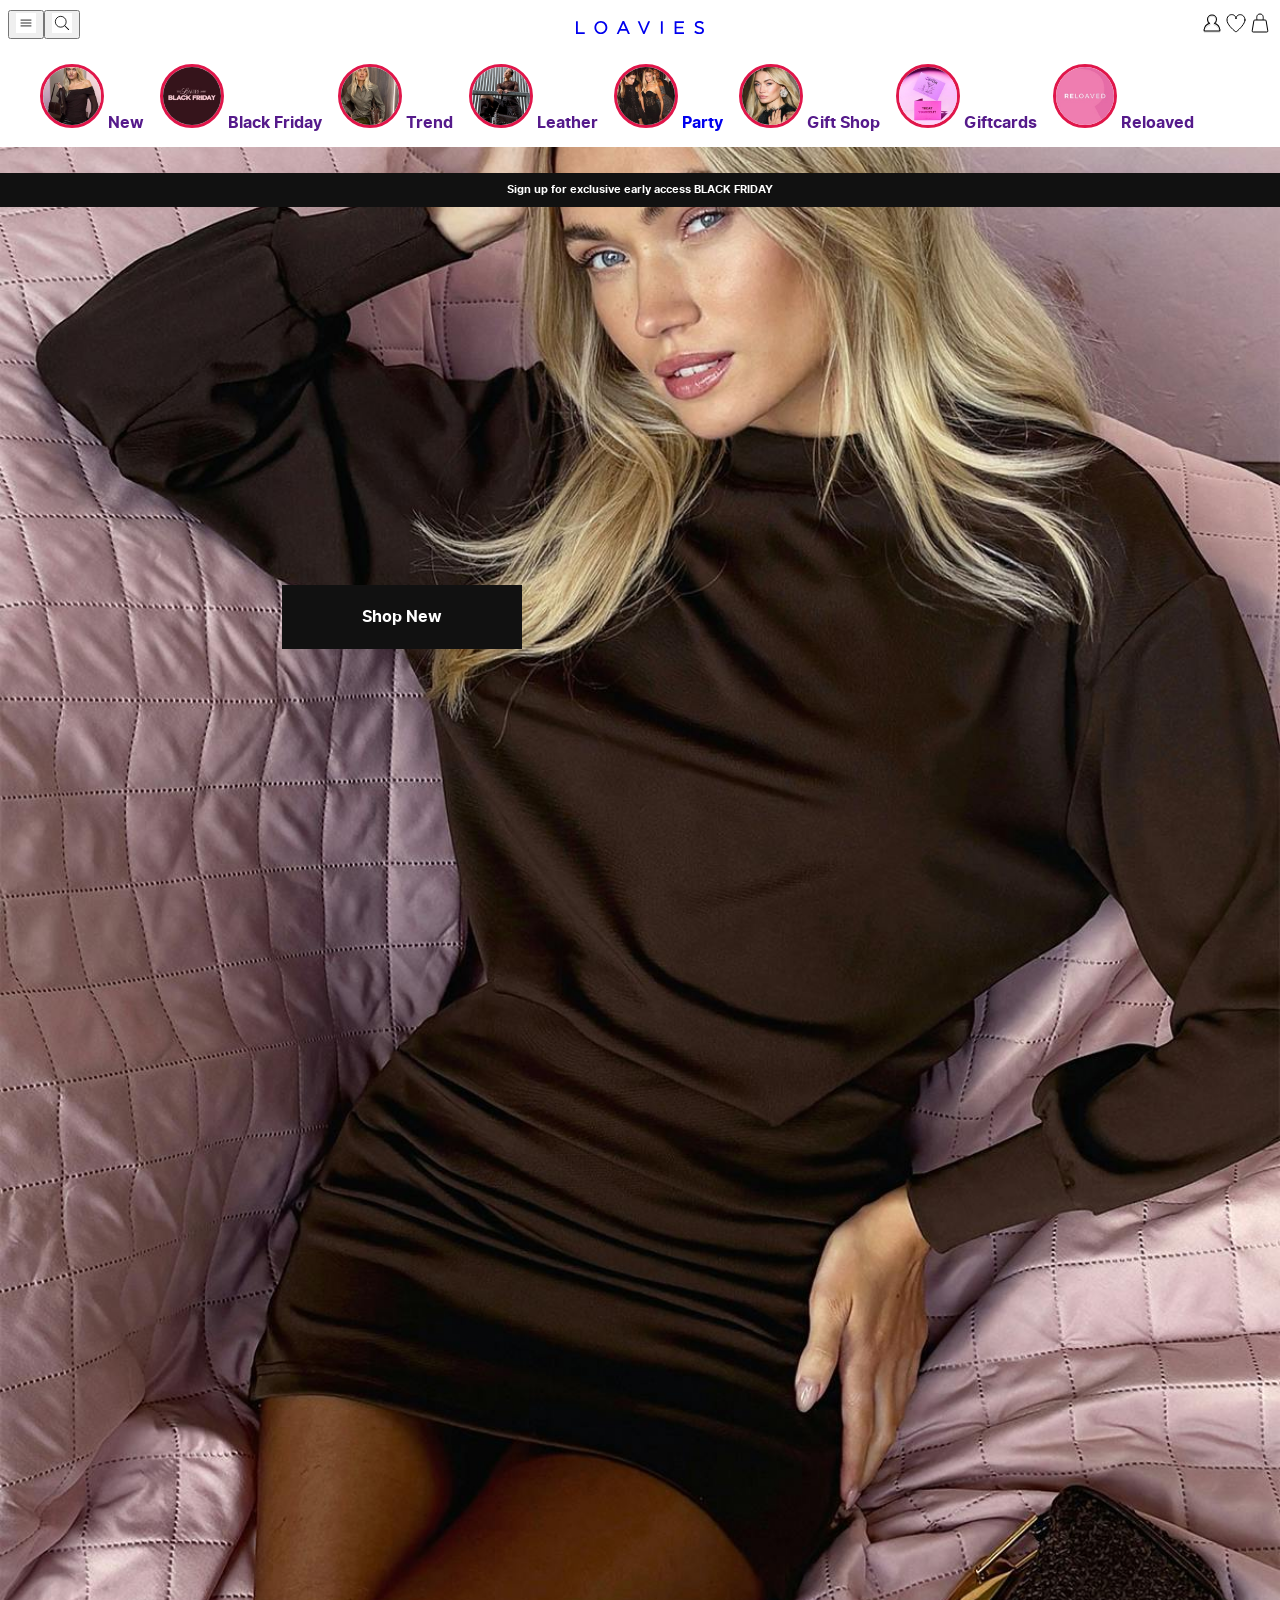
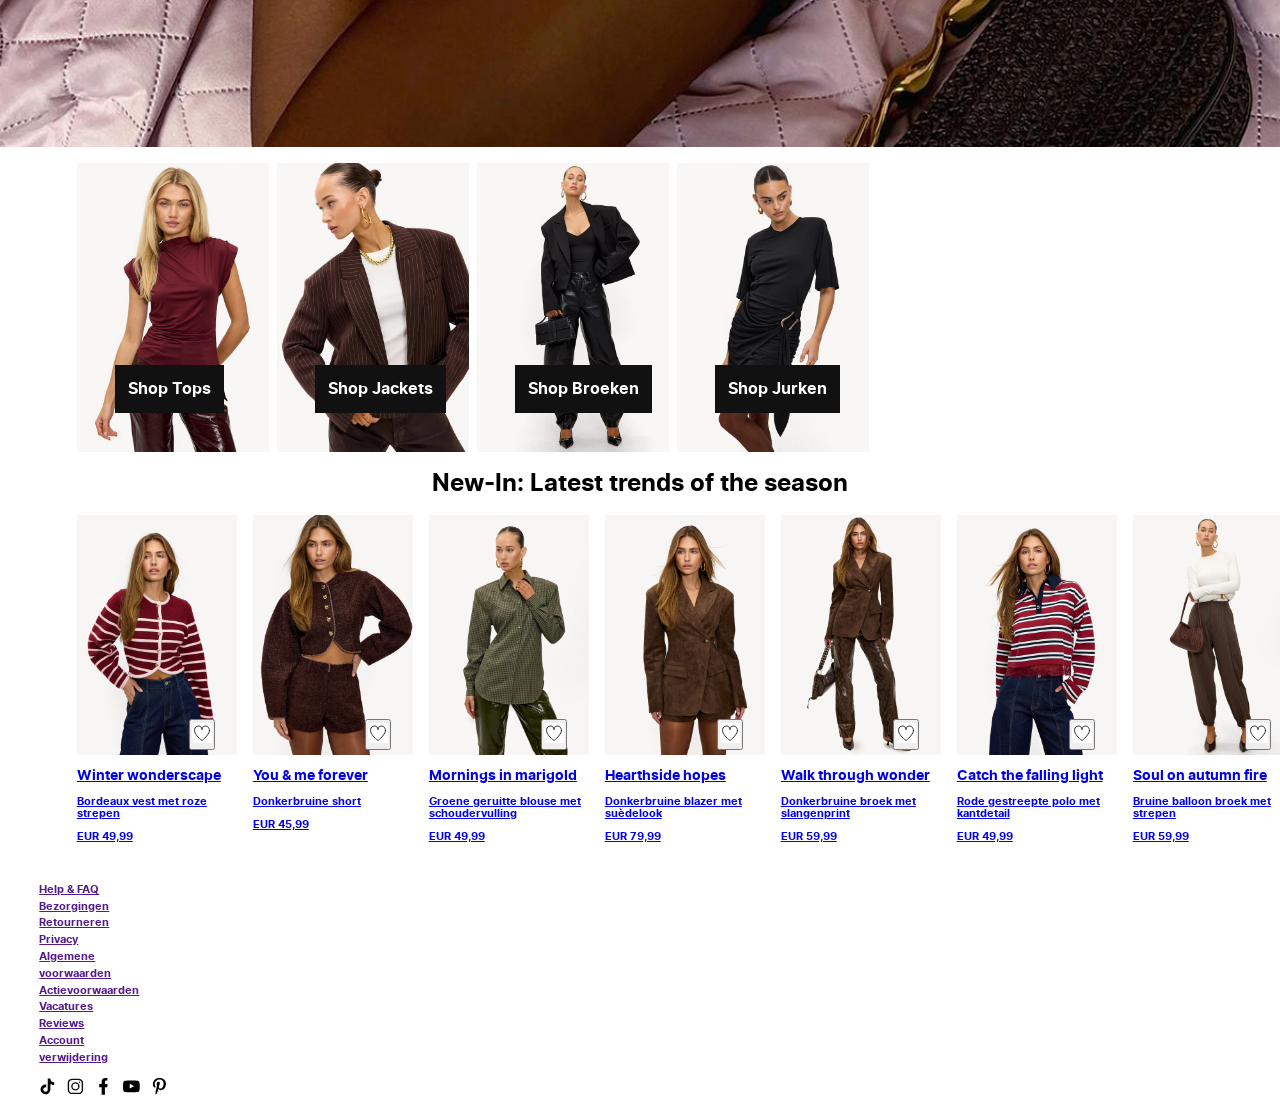
==== commit e9c6204d: "Add files via upload" ====
--- a/index.html
+++ b/index.html
@@ -19,30 +19,23 @@
 	
 
 	<header>
-       
             <menu>
 				<li>
 					<button aria-hidden="true">
-                        <svg viewBox="0 0 24 24" fill="none" xmlns="http://www.w3.org/2000/svg"><g id="SVGRepo_bgCarrier" stroke-width="0"></g><g id="SVGRepo_tracerCarrier" stroke-linecap="round" stroke-linejoin="round"></g><g id="SVGRepo_iconCarrier"> 
-                            <rect width="24" height="24" fill="white"></rect> <path d="M6 12H18" stroke="#000000" stroke-linecap="round" stroke-linejoin="round"></path> <path d="M6 15.5H18" stroke="#000000" stroke-linecap="round" stroke-linejoin="round"></path> <path d="M6 8.5H18" stroke="#000000" 
-                            stroke-linecap="round" stroke-linejoin="round"></path> </g>
-                        </svg>
+                        <img src="/images/menu_svgrepo_com.svg" alt="">
                     </button>
 				</li>
 				<li>
-					<button>
-                        <svg viewBox="0 0 24 24" fill="none" xmlns="http://www.w3.org/2000/svg"><g id="SVGRepo_bgCarrier" stroke-width="0"></g><g id="SVGRepo_tracerCarrier" stroke-linecap="round" 
-                            stroke-linejoin="round"></g><g id="SVGRepo_iconCarrier"> <g clip-path="url(#clip0_15_152)"> <rect width="24" height="24" fill="white"></rect> <circle cx="10.5" cy="10.5" r="6.5" stroke="#000000" stroke-linejoin="round"></circle> 
-                            <path d="M19.6464 20.3536C19.8417 20.5488 20.1583 20.5488 20.3536 20.3536C20.5488 20.1583 20.5488 19.8417 20.3536 19.6464L19.6464 20.3536ZM20.3536 19.6464L15.3536 14.6464L14.6464 15.3536L19.6464 20.3536L20.3536 19.6464Z" fill="#000000"></path> </g> <defs> 
-                            <clipPath id="clip0_15_152"> <rect width="24" height="24" fill="white"></rect> </clipPath> </defs> </g>
-                        </svg>
+					<button>  
+                        <svg xmlns="http://www.w3.org/2000/svg" fill="none" viewBox="0 0 24 24"><g clip-path="url(#a)"><path fill="#fff" d="M0 0h24v24H0z"/><circle cx="10.5" cy="10.5" r="6.5" stroke="#000" stroke-linejoin="round"/><path fill="#000" d="M19.646 20.354a.5.5 0 0 0 .708-.708l-.708.708Zm.708-.708-5-5-.708.708 5 5 .708-.708Z"/></g><defs><clipPath ><path fill="#fff" d="M0 0h24v24H0z"/></clipPath></defs></svg>
                     </button>
 				</li>
             </menu>
+
 		<nav>	
 			<ul>
 				<li><a href="#">Nieuw</a></li>
-				<li><a href="#">Party</a></li>
+				<li><a href="partypagina.html">Party</a></li>
 				<li><a href="#">The gift shop</a></li>
 				<li><a href="#">Kleding</a></li>
 				<li><a href="#">Bestsellers</a></li>
@@ -64,38 +57,30 @@
 			</ul>
 		</nav>
 			<!-- html code van de website zelf via inspecteren om het logo te krijgen -->
-            <h1><svg xmlns="http://www.w3.org/2000/svg" viewBox="3 0 205 21" class="app-logo app-header__logo"><path fill="currentColor" d="M5.9.3H3v20.4h14v-2.8H5.9V.3zM42.8 0C37 0 32.5 4.6 32.5 10.5S36.9 21 42.8 21c5.8 0 10.4-4.6 10.4-10.5S48.7 
-				0 42.8 0zm0 18.3c-4.2 0-7.4-3.4-7.4-7.9 0-4.4 3.2-7.7 7.4-7.7s7.4 3.4 7.4 7.9c0 4.4-3.1 7.7-7.4 7.7zM77.5.2l-9.3 20.5h3l2.4-5.2h10.3l2.3 5.2h3.2L80.1.2h-2.6zm-2.7 12.6l3.9-8.9 3.9 8.9h-7.8zm36.9 4L104.9.3h-3.1l8.8 20.5h2.3L121.7.3h-3.2l-6.8 16.5zM139 
-				.3h2.9v20.3H139V.3zm24.9 11.4h10.7V9.1h-10.7v-6h12V.3H161v20.4h15V18h-12.1v-6.3zm37.5-2.5c-4.3-.9-5.1-1.9-5.1-3.5s1.6-2.9 3.8-2.9c2 0 3.7.7 5.4 2.1l.3.2 1.7-2.3-.3-.2C205 .8 202.9.1 200.1.1c-3.9 0-6.8 2.4-6.8 5.7 0 3.7 2.8 5.1 6.9 6 4.1.9 4.8 1.9 4.8 3.5 
-				0 1.8-1.7 3.1-4 3.1-2.6 0-4.4-.8-6.5-2.7l-.3-.2-1.8 2.2.2.2c2.5 2.2 5.1 3.3 8.3 3.3 4.1 0 7.1-2.5 7.1-5.9.1-3.4-1.9-5.1-6.6-6.1z"></path>
-				</svg>
+            <h1><a href="index.html">
+                    <svg  xmlns="http://www.w3.org/2000/svg" viewBox="3 0 205 21" class="app-logo app-header__logo"><path fill="currentColor" d="M5.9.3H3v20.4h14v-2.8H5.9V.3zM42.8 0C37 0 32.5 4.6 32.5 10.5S36.9 21 42.8 21c5.8 0 10.4-4.6 10.4-10.5S48.7 
+				        0 42.8 0zm0 18.3c-4.2 0-7.4-3.4-7.4-7.9 0-4.4 3.2-7.7 7.4-7.7s7.4 3.4 7.4 7.9c0 4.4-3.1 7.7-7.4 7.7zM77.5.2l-9.3 20.5h3l2.4-5.2h10.3l2.3 5.2h3.2L80.1.2h-2.6zm-2.7 12.6l3.9-8.9 3.9 8.9h-7.8zm36.9 4L104.9.3h-3.1l8.8 20.5h2.3L121.7.3h-3.2l-6.8 16.5zM139 
+				        .3h2.9v20.3H139V.3zm24.9 11.4h10.7V9.1h-10.7v-6h12V.3H161v20.4h15V18h-12.1v-6.3zm37.5-2.5c-4.3-.9-5.1-1.9-5.1-3.5s1.6-2.9 3.8-2.9c2 0 3.7.7 5.4 2.1l.3.2 1.7-2.3-.3-.2C205 .8 202.9.1 200.1.1c-3.9 0-6.8 2.4-6.8 5.7 0 3.7 2.8 5.1 6.9 6 4.1.9 4.8 1.9 4.8 3.5 
+				        0 1.8-1.7 3.1-4 3.1-2.6 0-4.4-.8-6.5-2.7l-.3-.2-1.8 2.2.2.2c2.5 2.2 5.1 3.3 8.3 3.3 4.1 0 7.1-2.5 7.1-5.9.1-3.4-1.9-5.1-6.6-6.1z"></path> <title>Loavies logo</title>
+				    </svg>
+                </a>
 			</h1>
 			<!-- einde -->
 
             <ul>
 				<li>
                     <a href="">
-                        <svg viewBox="0 0 24 24" fill="none" xmlns="http://www.w3.org/2000/svg"><g id="SVGRepo_bgCarrier" stroke-width="0"></g><g id="SVGRepo_tracerCarrier" stroke-linecap="round" stroke-linejoin="round"></g><g id="SVGRepo_iconCarrier"> 
-                            <rect width="24" height="24" fill="white"></rect> <path d="M6 12H18" stroke="#000000" stroke-linecap="round" stroke-linejoin="round"></path> <path d="M6 15.5H18" stroke="#000000" stroke-linecap="round" stroke-linejoin="round"></path> <path d="M6 8.5H18" 
-                            stroke="#000000" stroke-linecap="round" stroke-linejoin="round"></path> </g>
-                        </svg>
-                    </a>
-                </li>
-                <li>
-                    <a href="">
-                        <svg viewBox="0 0 24 24" fill="none" xmlns="http://www.w3.org/2000/svg"><g id="SVGRepo_bgCarrier" stroke-width="0"></g><g id="SVGRepo_tracerCarrier" stroke-linecap="round" stroke-linejoin="round"></g><g id="SVGRepo_iconCarrier"> <rect width="24" height="24" fill="white"></rect> 
-                        <path d="M21 8.99998C21 12.7539 15.7156 17.9757 12.5857 20.5327C12.2416 20.8137 11.7516 20.8225 11.399 20.5523C8.26723 18.1523 3 13.1225 3 8.99998C3 2.00001 12 2.00002 12 8C12 2.00001 21 1.99999 21 8.99998Z" 
-                        stroke="#000000" stroke-linecap="round" stroke-linejoin="round"></path> </g>
-                        </svg>
-                    </a>
-                </li>
-				<li>
-                    <a href="">
-                        <svg viewBox="0 0 24 24" fill="none" xmlns="http://www.w3.org/2000/svg"><g id="SVGRepo_bgCarrier" stroke-width="0"></g><g id="SVGRepo_tracerCarrier" 
-                            stroke-linecap="round" stroke-linejoin="round"></g><g id="SVGRepo_iconCarrier"> <rect width="24" height="24" fill="white"></rect> <path d="M9 9H6.84713C6.35829 9 5.9411 9.35341 5.86073 9.8356L4.19407 19.8356C4.09248 20.4451 4.56252 21 5.18046 21H18.8195C19.4375 
-                            21 19.9075 20.4451 19.8059 19.8356L18.1393 9.8356C18.0589 9.35341 17.6417 9 17.1529 9H15M9 9H15M9 9C8.66667 7.66667 8 3 12 3C16 3 15.3333 7.66667 15 9" 
-                            stroke="#000000" stroke-linejoin="round"></path> </g>
-                        </svg>
+                        <svg xmlns="http://www.w3.org/2000/svg" fill="none" viewBox="0 0 24 24"><g clip-path="url(#a)"><path fill="#fff" d="M0 0h24v24H0z"/><g filter="url(#b)"><path fill="#000" d="m14.336 12.347-.26-.428a.5.5 0 0 0 .115.906l.145-.478Zm-4.673 0 .146.478a.5.5 0 0 0 .114-.905l-.26.427Zm-5.601 6.655-.497-.062.497.062Zm15.876 0 .497-.062-.497.062ZM16 8.5c0 1.448-.77 2.717-1.924 3.42l.52.854A4.997 4.997 0 0 0 17 8.5h-1Zm-4-4a4 4 0 0 1 4 4h1a5 5 0 0 0-5-5v1Zm-4 4a4 4 0 0 1 4-4v-1a5 5 0 0 0-5 5h1Zm1.923 3.42A3.997 3.997 0 0 1 8 8.5H7c0 1.811.963 3.397 2.403 4.274l.52-.854Zm-.405-.052a8.509 8.509 0 0 0-5.953 7.072l.993.124a7.508 7.508 0 0 1 5.251-6.24l-.291-.956ZM3.565 18.94c-.11.888.626 1.56 1.435 1.56v-1c-.295 0-.468-.228-.442-.436l-.993-.124ZM5 20.5h14v-1H5v1Zm14 0c.81 0 1.545-.672 1.434-1.56l-.992.124c.026.208-.147.436-.442.436v1Zm1.434-1.56a8.509 8.509 0 0 0-5.952-7.072l-.291.957a7.508 7.508 0 0 1 5.251 6.239l.992-.124Z"/></g></g><defs><clipPath ><path fill="#fff" d="M0 0h24v24H0z"/></clipPath><filter id="b" width="18.891" height="19" x="2.554" y="3.5" color-interpolation-filters="sRGB" filterUnits="userSpaceOnUse"><feFlood flood-opacity="0" result="BackgroundImageFix"/><feColorMatrix in="SourceAlpha" result="hardAlpha" values="0 0 0 0 0 0 0 0 0 0 0 0 0 0 0 0 0 0 127 0"/><feOffset dy="1"/><feGaussianBlur stdDeviation=".5"/><feColorMatrix values="0 0 0 0 0 0 0 0 0 0 0 0 0 0 0 0 0 0 0.1 0"/><feBlend in2="BackgroundImageFix" result="effect1_dropShadow_15_82"/><feBlend in="SourceGraphic" in2="effect1_dropShadow_15_82" result="shape"/></filter></defs></svg>
+                    </a>
+                </li>
+                <li>
+                    <a href="">
+                        <svg xmlns="http://www.w3.org/2000/svg" fill="none" viewBox="0 0 24 24"><path fill="#fff" d="M0 0h24v24H0z"/><path stroke="#000" stroke-linecap="round" stroke-linejoin="round" d="M21 9c0 3.754-5.284 8.976-8.414 11.533a.955.955 0 0 1-1.187.02C8.267 18.152 3 13.122 3 9c0-7 9-7 9-1 0-6 9-6 9 1Z"/></svg>
+                    </a>
+                </li>
+				<li>
+                    <a href="">
+                        <svg xmlns="http://www.w3.org/2000/svg" fill="none" viewBox="0 0 24 24"><path fill="#fff" d="M0 0h24v24H0z"/><path stroke="#000" stroke-linejoin="round" d="M9 9H6.847a1 1 0 0 0-.986.836l-1.667 10A1 1 0 0 0 5.18 21h13.64a1 1 0 0 0 .986-1.164l-1.667-10A1 1 0 0 0 17.153 9H15M9 9h6M9 9c-.333-1.333-1-6 3-6s3.333 4.667 3 6"/></svg>
                     </a>
                 </li>
             </ul>
@@ -105,80 +90,83 @@
 
     <main>
         <section>
-            <ul>
-                <li>
-                    <a href="">
-                        <img src="/images/new_storylist.jpg" alt="New navigatie afbeelding"></img>
-                        <p>New</p>
-                    </a>
-                </li>
-                <li>
-                    <a href="">
-                        <img src="/images/black_friday_storylist.jpg" alt="Black friday navigatie afbeelding"></img>
-                        <p>Black friday</p>
-                    </a>
-                </li>
-				<li>
-                    <a href="">
-                        <img src="/images/trend_storylist.jpg" alt="Trend navigatie afbeelding"></img>
-                        <p>Trend</p>
-                    </a>
-                </li>
-				<li>
-                    <a href="">
-                        <img src="/images/leather_storylist.jpg" alt="Leather navigatie afbeelding"></img>
-                        <p>Leather</p>
-                    </a>
-                </li>
-                <li>
-                    <a href="">
-                        <img src="/images/party_storylist.jpg" alt="Party navigatie afbeelding"></img>
-                        <p>Party</p>
-                    </a>
-                </li>
-                <li>
-                    <a href="">
-                        <img src="/images/giftshop_storylist.jpg" alt="Gift shop navigatie afbeelding"></img>
-                        <p>Gift shop</p>
-                    </a>
-                </li>
-                <li>
-                    <a href="">
-                        <img src="/images/giftcard_storylist.jpg" alt="Giftcards navigatie afbeelding"></img>
-                        <p>Giftcards</p>
-                    </a>
-                </li>
-                <li>
-                    <a href="">
-                        <img src="/images/reloaved_storylist.jpg" alt="Reloaved navigatie afbeelding"></img>
-                        <p>Reloaved</p>
+            <h2 class="visually-hidden">Storylist</h2>
+            <ul>
+                <li>
+                    <a href="">
+                        <img src="/images/new_storylist.jpg" alt="New navigatie afbeelding">
+                       New
+                    </a>
+                </li>
+                <li>
+                    <a href="">
+                        <img src="/images/black_friday_storylist.jpg" alt="Black friday navigatie afbeelding">
+                        Black Friday
+                    </a>
+                </li>
+				<li>
+                    <a href="">
+                        <img src="/images/trend_storylist.jpg" alt="Trend navigatie afbeelding">
+                        Trend
+                    </a>
+                </li>
+				<li>
+                    <a href="">
+                        <img src="/images/leather_storylist.jpg" alt="Leather navigatie afbeelding">
+                        Leather
+                    </a>
+                </li>
+                <li>
+                    <a href="partypagina.html">
+                        <img src="/images/party_storylist.jpg" alt="Party navigatie afbeelding">
+                        Party
+                    </a>
+                </li>
+                <li>
+                    <a href="">
+                        <img src="/images/giftshop_storylist.jpg" alt="Gift shop navigatie afbeelding">
+                        Gift Shop
+                    </a>
+                </li>
+                <li>
+                    <a href="">
+                        <img src="/images/giftcard_storylist.jpg" alt="Giftcards navigatie afbeelding">
+                        Giftcards
+                    </a>
+                </li>
+                <li>
+                    <a href="">
+                        <img src="/images/reloaved_storylist.jpg" alt="Reloaved navigatie afbeelding">
+                        Reloaved
                     </a>
                 </li>
             </ul>
         </section>
 
         <section>
+            <h2 class="visually-hidden">Sign up balk</h2>
             <p>Sign up for exclusive early access BLACK FRIDAY</p>
-            <img src="/images/model_afbeelding_shop_nieuw.jpg" alt="Model afbeelding voor shop nieuw"></img>
+            <img src="/images/model_afbeelding_shop_nieuw.jpg" alt="Model afbeelding voor shop nieuw">
             <a href="">Shop New</a>
         </section>
 
         <section>
-            <ul>
-                <li>
-                    <img src="/images/model_afbeelding_shop_tops.jpg" alt="Model afbeelding voor shop tops"></img>
+            <h2 class="visually-hidden">Grid 4 modellen</h2>
+            <ul>
+                <li>
+                    <img src="/images/model_afbeelding_shop_tops.jpg" alt="Model afbeelding voor shop tops">
                     <a href="">Shop Tops</a>
                 </li>
                 <li>
-                    <img src="/images/model_afbeelding_shop_jackets.jpg" alt="Model afbeelding voor shop jackets"></img>
+                    <img src="/images/model_afbeelding_shop_jackets.jpg" alt="Model afbeelding voor shop jackets">
                     <a href="">Shop Jackets</a>
                 </li>
                 <li>
-                    <img src="/images/model_afbeelding_shop_broeken.jpg" alt="Model afbeelding voor shop broeken"></img>
+                    <img src="/images/model_afbeelding_shop_broeken.jpg" alt="Model afbeelding voor shop broeken">
                     <a href="">Shop Broeken</a>
                 </li>
                 <li>
-                    <img src="/images/model_afbeelding_shop_jurken.jpg" alt="Model afbeelding voor shop jurken"></img>
+                    <img src="/images/model_afbeelding_shop_jurken.jpg" alt="Model afbeelding voor shop jurken">
                     <a href="">Shop Jurken</a>
                 </li>
             </ul>
@@ -190,129 +178,105 @@
                 <li>
                     <article>
                         <a href="#">
-                            <img src="/images/kleding_winter_wonderscape.png" alt="Bordeaux vest met roze strepen"></img>
+                            <img src="/images/kleding_winter_wonderscape.png" alt="Bordeaux vest met roze strepen">
                             <h3>Winter wonderscape</h3>
                             <p>Bordeaux vest met roze strepen</p>
-                            <p><strong>EUR 49,99</strong></p>
-                            <button>
-                                <svg viewBox="0 0 24 24" fill="none" xmlns="http://www.w3.org/2000/svg"><g id="SVGRepo_bgCarrier" stroke-width="0"></g><g id="SVGRepo_tracerCarrier" stroke-linecap="round" stroke-linejoin="round"></g><g id="SVGRepo_iconCarrier"> <rect width="24" height="24" fill="white"></rect> 
-                                    <path d="M21 8.99998C21 12.7539 15.7156 17.9757 12.5857 20.5327C12.2416 20.8137 11.7516 20.8225 11.399 20.5523C8.26723 18.1523 3 13.1225 3 8.99998C3 2.00001 12 2.00002 12 8C12 2.00001 21 1.99999 21 8.99998Z" 
-                                    stroke="#000000" stroke-linecap="round" stroke-linejoin="round"></path> </g>
-                                </svg>
-                            </button>
-                        </a>
-                    </article>
-                </li>
-                <li>
-                    <article>
-                        <a href="#">
-                            <img src="/images/kleding_you&me_forever.png" alt="You & me forever"></img>
+                            <p><strong>EUR 49,99</strong></p>  
+                        </a>
+                        <button>
+                            <svg xmlns="http://www.w3.org/2000/svg" fill="none" viewBox="0 0 24 24"><path fill="#fff" d="M0 0h24v24H0z"/><path stroke="#000" stroke-linecap="round" stroke-linejoin="round" d="M21 9c0 3.754-5.284 8.976-8.414 11.533a.955.955 0 0 1-1.187.02C8.267 18.152 3 13.122 3 9c0-7 9-7 9-1 0-6 9-6 9 1Z"/></svg>
+                        </button>
+                    </article>
+                </li>
+                <li>
+                    <article>
+                        <a href="#">
+                            <img src="/images/kleding_you&me_forever.png" alt="You & me forever">
                             <h3>You & me forever</h3>
                             <p>Donkerbruine short</p>
                             <p><strong>EUR 45,99</strong></p>
-                            <button>
-                                <svg viewBox="0 0 24 24" fill="none" xmlns="http://www.w3.org/2000/svg"><g id="SVGRepo_bgCarrier" stroke-width="0"></g><g id="SVGRepo_tracerCarrier" stroke-linecap="round" stroke-linejoin="round"></g><g id="SVGRepo_iconCarrier"> <rect width="24" height="24" fill="white"></rect> 
-                                    <path d="M21 8.99998C21 12.7539 15.7156 17.9757 12.5857 20.5327C12.2416 20.8137 11.7516 20.8225 11.399 20.5523C8.26723 18.1523 3 13.1225 3 8.99998C3 2.00001 12 2.00002 12 8C12 2.00001 21 1.99999 21 8.99998Z" 
-                                    stroke="#000000" stroke-linecap="round" stroke-linejoin="round"></path> </g>
-                                </svg>
-                            </button>
-                        </a>
-                    </article>
-                </li>
-                <li>
-                    <article>
-                        <a href="#">
-                            <img src="/images/kleding_mornings_in_marigold.png" alt="Groene geruitte blouse met schoudervulling"></img>
+                        </a>
+                        <button>
+                            <svg xmlns="http://www.w3.org/2000/svg" fill="none" viewBox="0 0 24 24"><path fill="#fff" d="M0 0h24v24H0z"/><path stroke="#000" stroke-linecap="round" stroke-linejoin="round" d="M21 9c0 3.754-5.284 8.976-8.414 11.533a.955.955 0 0 1-1.187.02C8.267 18.152 3 13.122 3 9c0-7 9-7 9-1 0-6 9-6 9 1Z"/></svg>
+                        </button>
+                    </article>
+                </li>
+                <li>
+                    <article>
+                        <a href="#">
+                            <img src="/images/kleding_mornings_in_marigold.png" alt="Groene geruitte blouse met schoudervulling">
                             <h3>Mornings in marigold</h3>
                             <p>Groene geruitte blouse met schoudervulling</p>
                             <p><strong>EUR 49,99</strong></p>
-                            <button>
-                                <svg viewBox="0 0 24 24" fill="none" xmlns="http://www.w3.org/2000/svg"><g id="SVGRepo_bgCarrier" stroke-width="0"></g><g id="SVGRepo_tracerCarrier" stroke-linecap="round" stroke-linejoin="round"></g><g id="SVGRepo_iconCarrier"> <rect width="24" height="24" fill="white"></rect> 
-                                    <path d="M21 8.99998C21 12.7539 15.7156 17.9757 12.5857 20.5327C12.2416 20.8137 11.7516 20.8225 11.399 20.5523C8.26723 18.1523 3 13.1225 3 8.99998C3 2.00001 12 2.00002 12 8C12 2.00001 21 1.99999 21 8.99998Z" 
-                                    stroke="#000000" stroke-linecap="round" stroke-linejoin="round"></path> </g>
-                                </svg>
-                            </button>
-                        </a>
-                    </article>
-                </li>
-                <li>
-                    <article>
-                        <a href="#">
-                            <img src="/images/kleding_hearthside_hopes.png" alt="Donkerbruine blazer met suèdelook"></img>
+                        </a>
+                        <button>
+                            <svg xmlns="http://www.w3.org/2000/svg" fill="none" viewBox="0 0 24 24"><path fill="#fff" d="M0 0h24v24H0z"/><path stroke="#000" stroke-linecap="round" stroke-linejoin="round" d="M21 9c0 3.754-5.284 8.976-8.414 11.533a.955.955 0 0 1-1.187.02C8.267 18.152 3 13.122 3 9c0-7 9-7 9-1 0-6 9-6 9 1Z"/></svg>
+                        </button>
+                    </article>
+                </li>
+                <li>
+                    <article>
+                        <a href="#">
+                            <img src="/images/kleding_hearthside_hopes.png" alt="Donkerbruine blazer met suèdelook">
                             <h3>Hearthside hopes</h3>
                             <p>Donkerbruine blazer met suèdelook</p>
                             <p><strong>EUR 79,99</strong></p>
-                            <button>
-                                <svg viewBox="0 0 24 24" fill="none" xmlns="http://www.w3.org/2000/svg"><g id="SVGRepo_bgCarrier" stroke-width="0"></g><g id="SVGRepo_tracerCarrier" stroke-linecap="round" stroke-linejoin="round"></g><g id="SVGRepo_iconCarrier"> <rect width="24" height="24" fill="white"></rect> 
-                                    <path d="M21 8.99998C21 12.7539 15.7156 17.9757 12.5857 20.5327C12.2416 20.8137 11.7516 20.8225 11.399 20.5523C8.26723 18.1523 3 13.1225 3 8.99998C3 2.00001 12 2.00002 12 8C12 2.00001 21 1.99999 21 8.99998Z" 
-                                    stroke="#000000" stroke-linecap="round" stroke-linejoin="round"></path> </g>
-                                </svg>
-                            </button>
-                        </a>
-                    </article>
-                </li>
-                <li>
-                    <article>
-                        <a href="#">
-                            <img src="/images/kleding_walk_through_wonder.png" alt="Donkerbruine broek met slangenprint"></img>
+                        </a>
+                        <button>
+                            <svg xmlns="http://www.w3.org/2000/svg" fill="none" viewBox="0 0 24 24"><path fill="#fff" d="M0 0h24v24H0z"/><path stroke="#000" stroke-linecap="round" stroke-linejoin="round" d="M21 9c0 3.754-5.284 8.976-8.414 11.533a.955.955 0 0 1-1.187.02C8.267 18.152 3 13.122 3 9c0-7 9-7 9-1 0-6 9-6 9 1Z"/></svg>
+                        </button>
+                    </article>
+                </li>
+                <li>
+                    <article>
+                        <a href="#">
+                            <img src="/images/kleding_walk_through_wonder.png" alt="Donkerbruine broek met slangenprint">
                             <h3>Walk through wonder</h3>
                             <p>Donkerbruine broek met slangenprint</p>
                             <p><strong>EUR 59,99</strong></p>
-                            <button>
-                                <svg viewBox="0 0 24 24" fill="none" xmlns="http://www.w3.org/2000/svg"><g id="SVGRepo_bgCarrier" stroke-width="0"></g><g id="SVGRepo_tracerCarrier" stroke-linecap="round" stroke-linejoin="round"></g><g id="SVGRepo_iconCarrier"> <rect width="24" height="24" fill="white"></rect> 
-                                    <path d="M21 8.99998C21 12.7539 15.7156 17.9757 12.5857 20.5327C12.2416 20.8137 11.7516 20.8225 11.399 20.5523C8.26723 18.1523 3 13.1225 3 8.99998C3 2.00001 12 2.00002 12 8C12 2.00001 21 1.99999 21 8.99998Z" 
-                                    stroke="#000000" stroke-linecap="round" stroke-linejoin="round"></path> </g>
-                                </svg>
-                            </button>
-                        </a>
-                    </article>
-                </li>
-                <li>
-                    <article>
-                        <a href="#">
-                            <img src="/images/kleding_catch_the_falling_light.png" alt="Rode gestreepte polo met kantdetail"></img>
+                        </a>
+                        <button>
+                            <svg xmlns="http://www.w3.org/2000/svg" fill="none" viewBox="0 0 24 24"><path fill="#fff" d="M0 0h24v24H0z"/><path stroke="#000" stroke-linecap="round" stroke-linejoin="round" d="M21 9c0 3.754-5.284 8.976-8.414 11.533a.955.955 0 0 1-1.187.02C8.267 18.152 3 13.122 3 9c0-7 9-7 9-1 0-6 9-6 9 1Z"/></svg>
+                        </button>
+                    </article>
+                </li>
+                <li>
+                    <article>
+                        <a href="#">
+                            <img src="/images/kleding_catch_the_falling_light.png" alt="Rode gestreepte polo met kantdetail">
                             <h3>Catch the falling light</h3>
                             <p>Rode gestreepte polo met kantdetail</p>
                             <p><strong>EUR 49,99</strong></p>
-                            <button>
-                                <svg viewBox="0 0 24 24" fill="none" xmlns="http://www.w3.org/2000/svg"><g id="SVGRepo_bgCarrier" stroke-width="0"></g><g id="SVGRepo_tracerCarrier" stroke-linecap="round" stroke-linejoin="round"></g><g id="SVGRepo_iconCarrier"> <rect width="24" height="24" fill="white"></rect> 
-                                    <path d="M21 8.99998C21 12.7539 15.7156 17.9757 12.5857 20.5327C12.2416 20.8137 11.7516 20.8225 11.399 20.5523C8.26723 18.1523 3 13.1225 3 8.99998C3 2.00001 12 2.00002 12 8C12 2.00001 21 1.99999 21 8.99998Z" 
-                                    stroke="#000000" stroke-linecap="round" stroke-linejoin="round"></path> </g>
-                                </svg>
-                            </button>
-                        </a>
-                    </article>
-                </li>
-                <li>
-                    <article>
-                        <a href="#">
-                            <img src="/images/kleding_soul_on_autumn_fire.png" alt="Bruine balloon broek met strepen"></img>
+                        </a>
+                        <button>
+                            <svg xmlns="http://www.w3.org/2000/svg" fill="none" viewBox="0 0 24 24"><path fill="#fff" d="M0 0h24v24H0z"/><path stroke="#000" stroke-linecap="round" stroke-linejoin="round" d="M21 9c0 3.754-5.284 8.976-8.414 11.533a.955.955 0 0 1-1.187.02C8.267 18.152 3 13.122 3 9c0-7 9-7 9-1 0-6 9-6 9 1Z"/></svg>
+                        </button>
+                    </article>
+                </li>
+                <li>
+                    <article>
+                        <a href="#">
+                            <img src="/images/kleding_soul_on_autumn_fire.png" alt="Bruine balloon broek met strepen">
                             <h3>Soul on autumn fire</h3>
                             <p>Bruine balloon broek met strepen</p>
                             <p><strong>EUR 59,99</strong></p>
-                            <button>
-                                <svg viewBox="0 0 24 24" fill="none" xmlns="http://www.w3.org/2000/svg"><g id="SVGRepo_bgCarrier" stroke-width="0"></g><g id="SVGRepo_tracerCarrier" stroke-linecap="round" stroke-linejoin="round"></g><g id="SVGRepo_iconCarrier"> <rect width="24" height="24" fill="white"></rect> 
-                                    <path d="M21 8.99998C21 12.7539 15.7156 17.9757 12.5857 20.5327C12.2416 20.8137 11.7516 20.8225 11.399 20.5523C8.26723 18.1523 3 13.1225 3 8.99998C3 2.00001 12 2.00002 12 8C12 2.00001 21 1.99999 21 8.99998Z" 
-                                    stroke="#000000" stroke-linecap="round" stroke-linejoin="round"></path> </g>
-                                </svg>
-                            </button>
-                        </a>
-                    </article>
-                </li>
-                <li>
-                    <article>
-                        <a href="#">
-                            <img src="/images/kleding_never_letting_go.png" alt="Roze trui"></img>
+                        </a>
+                        <button>
+                            <svg xmlns="http://www.w3.org/2000/svg" fill="none" viewBox="0 0 24 24"><path fill="#fff" d="M0 0h24v24H0z"/><path stroke="#000" stroke-linecap="round" stroke-linejoin="round" d="M21 9c0 3.754-5.284 8.976-8.414 11.533a.955.955 0 0 1-1.187.02C8.267 18.152 3 13.122 3 9c0-7 9-7 9-1 0-6 9-6 9 1Z"/></svg>
+                        </button>
+                    </article>
+                </li>
+                <li>
+                    <article>
+                        <a href="#">
+                            <img src="/images/kleding_never_letting_go.png" alt="Roze trui">
                             <h3>Never letting go</h3>
                             <p>Roze trui</p>
                             <p><strong>EUR 49,99</strong></p>
-                            <button>
-                                <svg viewBox="0 0 24 24" fill="none" xmlns="http://www.w3.org/2000/svg"><g id="SVGRepo_bgCarrier" stroke-width="0"></g><g id="SVGRepo_tracerCarrier" stroke-linecap="round" stroke-linejoin="round"></g><g id="SVGRepo_iconCarrier"> <rect width="24" height="24" fill="white"></rect> 
-                                    <path d="M21 8.99998C21 12.7539 15.7156 17.9757 12.5857 20.5327C12.2416 20.8137 11.7516 20.8225 11.399 20.5523C8.26723 18.1523 3 13.1225 3 8.99998C3 2.00001 12 2.00002 12 8C12 2.00001 21 1.99999 21 8.99998Z" 
-                                    stroke="#000000" stroke-linecap="round" stroke-linejoin="round"></path> </g>
-                                </svg>
-                            </button>
-                        </a>
+                        </a>
+                        <button>
+                            <svg xmlns="http://www.w3.org/2000/svg" fill="none" viewBox="0 0 24 24"><path fill="#fff" d="M0 0h24v24H0z"/><path stroke="#000" stroke-linecap="round" stroke-linejoin="round" d="M21 9c0 3.754-5.284 8.976-8.414 11.533a.955.955 0 0 1-1.187.02C8.267 18.152 3 13.122 3 9c0-7 9-7 9-1 0-6 9-6 9 1Z"/></svg>
+                        </button>
                     </article>
                 </li>
             </ul>
@@ -334,57 +298,30 @@
 				<li><a href="">Account verwijdering</a></li>
             </ul>
 
-            <!-- Met hulp van: https://www.cursuswp.com/horizontale-lijn-stippellijn-toevoegen-maken-boven-onder-tekst-in-html-css/#Horizontale_lijn_in_HTML_met_en_zonder_CSS -->
-            <hr>
-            <!-- Einde -->
-
-            <ul>
-				<li>
-					<a href="">
-                        <svg fill="#000000" viewBox="0 0 32 32" version="1.1" xmlns="http://www.w3.org/2000/svg"><g id="SVGRepo_bgCarrier" stroke-width="0"></g><g id="SVGRepo_tracerCarrier" stroke-linecap="round" stroke-linejoin="round"></g><g id="SVGRepo_iconCarrier"> <title>tiktok</title> 
-                            <path d="M16.656 1.029c1.637-0.025 3.262-0.012 4.886-0.025 0.054 2.031 0.878 3.859 2.189 5.213l-0.002-0.002c1.411 1.271 3.247 2.095 5.271 2.235l0.028 0.002v5.036c-1.912-0.048-3.71-0.489-5.331-1.247l0.082 0.034c-0.784-0.377-1.447-0.764-2.077-1.196l0.052 0.034c-0.012 3.649 0.012 7.298-0.025 10.934-0.103 
-                            1.853-0.719 3.543-1.707 4.954l0.020-0.031c-1.652 2.366-4.328 3.919-7.371 4.011l-0.014 0c-0.123 0.006-0.268 0.009-0.414 0.009-1.73 0-3.347-0.482-4.725-1.319l0.040 0.023c-2.508-1.509-4.238-4.091-4.558-7.094l-0.004-0.041c-0.025-0.625-0.037-1.25-0.012-1.862 0.49-4.779 4.494-8.476 9.361-8.476 0.547 0 1.083 0.047 
-                            1.604 0.136l-0.056-0.008c0.025 1.849-0.050 3.699-0.050 5.548-0.423-0.153-0.911-0.242-1.42-0.242-1.868 0-3.457 1.194-4.045 2.861l-0.009 0.030c-0.133 0.427-0.21 0.918-0.21 1.426 0 0.206 0.013 0.41 0.037 0.61l-0.002-0.024c0.332 2.046 
-                            2.086 3.59 4.201 3.59 0.061 0 0.121-0.001 0.181-0.004l-0.009 0c1.463-0.044 2.733-0.831 3.451-1.994l0.010-0.018c0.267-0.372 0.45-0.822 0.511-1.311l0.001-0.014c0.125-2.237 0.075-4.461 0.087-6.698 0.012-5.036-0.012-10.060 0.025-15.083z"></path> </g>
-                        </svg>
+            <ul>
+				<li>
+					<a href="">
+                        <svg xmlns="http://www.w3.org/2000/svg" viewBox="0 0 32 32"><path d="M16.656 1.029c1.637-.025 3.262-.012 4.886-.025a7.762 7.762 0 0 0 2.189 5.213l-.002-.002A8.77 8.77 0 0 0 29 8.45l.028.002v5.036a13.327 13.327 0 0 1-5.331-1.247l.082.034a15.385 15.385 0 0 1-2.077-1.196l.052.034c-.012 3.649.012 7.298-.025 10.934a9.513 9.513 0 0 1-1.707 4.954l.02-.031c-1.652 2.366-4.328 3.919-7.371 4.011h-.014a9.071 9.071 0 0 1-5.139-1.31l.04.023C5.05 28.185 3.32 25.603 3 22.6l-.004-.041a23.163 23.163 0 0 1-.012-1.862c.49-4.779 4.494-8.476 9.361-8.476.547 0 1.083.047 1.604.136l-.056-.008c.025 1.849-.05 3.699-.05 5.548a4.29 4.29 0 0 0-5.465 2.619l-.009.03c-.133.427-.21.918-.21 1.426 0 .206.013.41.037.61l-.002-.024a4.26 4.26 0 0 0 4.382 3.586h-.009a4.198 4.198 0 0 0 3.451-1.994l.01-.018c.267-.372.45-.822.511-1.311l.001-.014c.125-2.237.075-4.461.087-6.698.012-5.036-.012-10.06.025-15.083z"/></svg>
                     </a>
                 </li>
                 <li>    
 					<a href="">
-                        <svg viewBox="0 0 24 24" fill="none" xmlns="http://www.w3.org/2000/svg"><g id="SVGRepo_bgCarrier" stroke-width="0"></g><g id="SVGRepo_tracerCarrier" stroke-linecap="round" stroke-linejoin="round"></g><g id="SVGRepo_iconCarrier"> <path fill-rule="evenodd" clip-rule="evenodd" d="M12 18C15.3137 18 18 15.3137 
-                            18 12C18 8.68629 15.3137 6 12 6C8.68629 6 6 8.68629 6 12C6 15.3137 8.68629 18 12 18ZM12 16C14.2091 16 16 14.2091 16 12C16 9.79086 14.2091 8 12 8C9.79086 8 8 9.79086 8 12C8 14.2091 9.79086 16 12 16Z" fill="#0F0F0F"></path> <path d="M18 5C17.4477 5 17 5.44772 17 6C17 6.55228 17.4477 7 18 7C18.5523 7 19 6.55228 19 6C19 
-                            5.44772 18.5523 5 18 5Z" fill="#0F0F0F"></path> <path fill-rule="evenodd" clip-rule="evenodd" d="M1.65396 4.27606C1 5.55953 1 7.23969 1 10.6V13.4C1 16.7603 1 18.4405 1.65396 19.7239C2.2292 20.8529 3.14708 21.7708 4.27606 22.346C5.55953 23 7.23969 23 10.6 23H13.4C16.7603 23 18.4405 23 19.7239 22.346C20.8529 21.7708 21.7708 
-                            20.8529 22.346 19.7239C23 18.4405 23 16.7603 23 13.4V10.6C23 7.23969 23 5.55953 22.346 4.27606C21.7708 3.14708 20.8529 2.2292 19.7239 1.65396C18.4405 1 16.7603 1 13.4 1H10.6C7.23969 1 5.55953 1 4.27606 1.65396C3.14708 2.2292 2.2292 3.14708 1.65396 4.27606ZM13.4 3H10.6C8.88684 3 7.72225 3.00156 6.82208 3.0751C5.94524 3.14674 5.49684 
-                            3.27659 5.18404 3.43597C4.43139 3.81947 3.81947 4.43139 3.43597 5.18404C3.27659 5.49684 3.14674 5.94524 3.0751 6.82208C3.00156 7.72225 3 8.88684 3 10.6V13.4C3 15.1132 3.00156 16.2777 3.0751 17.1779C3.14674 18.0548 3.27659 18.5032 3.43597 18.816C3.81947 19.5686 4.43139 20.1805 5.18404 20.564C5.49684 20.7234 5.94524 20.8533 6.82208 20.9249C7.72225 20.9984 8.88684 
-                            21 10.6 21H13.4C15.1132 21 16.2777 20.9984 17.1779 20.9249C18.0548 20.8533 18.5032 20.7234 18.816 20.564C19.5686 20.1805 20.1805 19.5686 20.564 18.816C20.7234 18.5032 20.8533 18.0548 20.9249 17.1779C20.9984 16.2777 21 15.1132 21 13.4V10.6C21 8.88684 20.9984 7.72225 20.9249 6.82208C20.8533 
-                            5.94524 20.7234 5.49684 20.564 5.18404C20.1805 4.43139 19.5686 3.81947 18.816 3.43597C18.5032 3.27659 18.0548 3.14674 17.1779 3.0751C16.2777 3.00156 15.1132 3 13.4 3Z" fill="#0F0F0F"></path> </g>
-                        </svg>
-                    </a>
-                </li>
-                <li>
-					<a href="">
-                        <svg viewBox="-5 0 20 20" version="1.1" xmlns="http://www.w3.org/2000/svg" xmlns:xlink="http://www.w3.org/1999/xlink" fill="#000000"><g id="SVGRepo_bgCarrier" stroke-width="0"></g><g id="SVGRepo_tracerCarrier" stroke-linecap="round" stroke-linejoin="round"></g><g id="SVGRepo_iconCarrier"> 
-                            <title>facebook [#176]</title> <desc>Created with Sketch.</desc> <defs> </defs> <g id="Page-1" stroke="none" stroke-width="1" fill="none" fill-rule="evenodd"> <g id="Dribbble-Light-Preview" transform="translate(-385.000000, -7399.000000)" fill="#000000"> <g id="icons" transform="translate(56.000000, 160.000000)"> <path d="M335.821282,7259 L335.821282,7250 
-                            L338.553693,7250 L339,7246 L335.821282,7246 L335.821282,7244.052 C335.821282,7243.022 335.847593,7242 337.286884,7242 L338.744689,7242 L338.744689,7239.14 C338.744689,7239.097 337.492497,7239 336.225687,7239 C333.580004,7239 331.923407,7240.657 331.923407,7243.7 L331.923407,7246 L329,7246 L329,7250 L331.923407,7250 L331.923407,7259 L335.821282,7259 Z" 
-                            id="facebook-[#176]"> </path> </g> </g> </g> </g>
-                        </svg>
-                    </a>
-                </li>
-                <li>
-					<a href="">
-                        <svg viewBox="0 -3 20 20" version="1.1" xmlns="http://www.w3.org/2000/svg" xmlns:xlink="http://www.w3.org/1999/xlink" fill="#000000"><g id="SVGRepo_bgCarrier" stroke-width="0"></g><g id="SVGRepo_tracerCarrier" stroke-linecap="round" stroke-linejoin="round"></g><g id="SVGRepo_iconCarrier"> <title>youtube [#168]</title> <desc>Created with Sketch.</desc> <defs> </defs> 
-                            <g id="Page-1" stroke="none" stroke-width="1" fill="none" fill-rule="evenodd"> <g id="Dribbble-Light-Preview" transform="translate(-300.000000, -7442.000000)" fill="#000000"> <g id="icons" transform="translate(56.000000, 160.000000)"> <path d="M251.988432,7291.58588 L251.988432,7285.97425 C253.980638,7286.91168 255.523602,7287.8172 257.348463,7288.79353 C255.843351,7289.62824 
-                            253.980638,7290.56468 251.988432,7291.58588 M263.090998,7283.18289 C262.747343,7282.73013 262.161634,7282.37809 261.538073,7282.26141 C259.705243,7281.91336 248.270974,7281.91237 246.439141,7282.26141 C245.939097,7282.35515 245.493839,7282.58153 245.111335,7282.93357 C243.49964,7284.42947 244.004664,7292.45151 244.393145,7293.75096 C244.556505,7294.31342 244.767679,7294.71931 
-                            245.033639,7294.98558 C245.376298,7295.33761 245.845463,7295.57995 246.384355,7295.68865 C247.893451,7296.0008 255.668037,7296.17532 261.506198,7295.73552 C262.044094,7295.64178 262.520231,7295.39147 262.895762,7295.02447 C264.385932,7293.53455 264.28433,7285.06174 263.090998,7283.18289" id="youtube-[#168]"> </path> </g> </g> </g> </g>
-                        </svg>
-                    </a>
-                </li>
-                <li>
-					<a href="">
-                        <svg fill="#000000" version="1.1" xmlns="http://www.w3.org/2000/svg" xmlns:xlink="http://www.w3.org/1999/xlink" viewBox="0 0 512 512" xml:space="preserve"><g id="SVGRepo_bgCarrier" stroke-width="0"></g><g id="SVGRepo_tracerCarrier" stroke-linecap="round" stroke-linejoin="round"></g><g id="SVGRepo_iconCarrier"> <g id="7935ec95c421cee6d86eb22ecd12951c"> 
-                        <path style="display: inline;" d="M220.646,338.475C207.223,408.825,190.842,476.269,142.3,511.5 c-14.996-106.33,21.994-186.188,39.173-270.971c-29.293-49.292,3.518-148.498,65.285-124.059 c76.001,30.066-65.809,183.279,29.38,202.417c99.405,19.974,139.989-172.476,78.359-235.054 C265.434-6.539,95.253,81.775,116.175,211.161c5.09,31.626,37.765,41.22,13.062,84.884c-57.001-12.65-74.005-57.6-71.822-117.533 
-                        c3.53-98.108,88.141-166.787,173.024-176.293c107.34-12.014,208.081,39.398,221.991,140.376 c15.67,113.978-48.442,237.412-163.23,228.529C258.085,368.704,245.023,353.283,220.646,338.475z"> </path> </g> </g>
-                        </svg>
+                        <svg xmlns="http://www.w3.org/2000/svg" fill="none" viewBox="0 0 24 24"><g fill="#0F0F0F"><path fill-rule="evenodd" d="M12 18a6 6 0 1 0 0-12 6 6 0 0 0 0 12Zm0-2a4 4 0 1 0 0-8 4 4 0 0 0 0 8Z" clip-rule="evenodd"/><path d="M18 5a1 1 0 1 0 0 2 1 1 0 0 0 0-2Z"/><path fill-rule="evenodd" d="M1.654 4.276C1 5.56 1 7.24 1 10.6v2.8c0 3.36 0 5.04.654 6.324a6 6 0 0 0 2.622 2.622C5.56 23 7.24 23 10.6 23h2.8c3.36 0 5.04 0 6.324-.654a6 6 0 0 0 2.622-2.622C23 18.44 23 16.76 23 13.4v-2.8c0-3.36 0-5.04-.654-6.324a6 6 0 0 0-2.622-2.622C18.44 1 16.76 1 13.4 1h-2.8c-3.36 0-5.04 0-6.324.654a6 6 0 0 0-2.622 2.622ZM13.4 3h-2.8c-1.713 0-2.878.002-3.778.075-.877.072-1.325.202-1.638.361a4 4 0 0 0-1.748 1.748c-.16.313-.29.761-.36 1.638C3.001 7.722 3 8.887 3 10.6v2.8c0 1.713.002 2.878.075 3.778.072.877.202 1.325.361 1.638a4 4 0 0 0 1.748 1.748c.313.16.761.29 1.638.36.9.074 2.065.076 3.778.076h2.8c1.713 0 2.878-.002 3.778-.075.877-.072 1.325-.202 1.638-.361a4 4 0 0 0 1.748-1.748c.16-.313.29-.761.36-1.638.074-.9.076-2.065.076-3.778v-2.8c0-1.713-.002-2.878-.075-3.778-.072-.877-.202-1.325-.361-1.638a4 4 0 0 0-1.748-1.748c-.313-.16-.761-.29-1.638-.36C16.278 3.001 15.113 3 13.4 3Z" clip-rule="evenodd"/></g></svg>
+                    </a>
+                </li>
+                <li>
+					<a href="">
+                        <svg xmlns="http://www.w3.org/2000/svg" viewBox="-5 0 20 20"><path fill="#000" fill-rule="evenodd" d="M6.821 20v-9h2.733L10 7H6.821V5.052C6.821 4.022 6.848 3 8.287 3h1.458V.14c0-.043-1.253-.14-2.52-.14C4.58 0 2.924 1.657 2.924 4.7V7H0v4h2.923v9h3.898Z"/></svg>
+                    </a>
+                </li>
+                <li>
+					<a href="">
+                        <svg xmlns="http://www.w3.org/2000/svg" viewBox="0 -3 20 20"><path fill="#000" fill-rule="evenodd" d="M7.988 9.586V3.974c1.993.938 3.536 1.843 5.36 2.82-1.505.834-3.367 1.77-5.36 2.792m11.103-8.403c-.344-.453-.93-.805-1.553-.922-1.833-.348-13.267-.349-15.099 0-.5.094-.945.32-1.328.673C-.5 2.429.005 10.452.393 11.75c.164.562.375.968.64 1.235.343.352.812.594 1.351.703 1.51.312 9.284.486 15.122.047a2.62 2.62 0 0 0 1.39-.712c1.49-1.49 1.388-9.962.195-11.841"/></svg>
+                    </a>
+                </li>
+                <li>
+					<a href="">
+                        <svg xmlns="http://www.w3.org/2000/svg" xml:space="preserve" viewBox="0 0 512 512"><path d="M220.646 338.475c-13.423 70.35-29.804 137.794-78.346 173.025-14.996-106.33 21.994-186.188 39.173-270.971-29.293-49.292 3.518-148.498 65.285-124.059 76.001 30.066-65.809 183.279 29.38 202.417 99.405 19.974 139.989-172.476 78.359-235.054-89.063-90.372-259.244-2.058-238.322 127.328 5.09 31.626 37.765 41.22 13.062 84.884-57.001-12.65-74.005-57.6-71.822-117.533 3.53-98.108 88.141-166.787 173.024-176.293C337.779-9.795 438.52 41.617 452.43 142.595c15.67 113.978-48.442 237.412-163.23 228.529-31.115-2.42-44.177-17.841-68.554-32.649z" style="display:inline"/></svg>
                     </a>
 				</li>
 			</ul>
--- a/styles/style_algemeen.css
+++ b/styles/style_algemeen.css
@@ -1,3 +1,59 @@
+/*********************/
+/* FONTS */
+/*********************/
+@font-face {
+	font-family: "Inter";
+	font-weight: 700;
+	src: url('/fonts/Inter-Bold.woff2') format('woff2');
+}
+
+@font-face {
+	font-family: "Inter";
+	font-weight: 400;
+	src: url('/fonts/Inter-Regular.woff2') ('woff2');
+}
+
+@font-face {
+	font-family: "Inter";
+	font-weight: 600;
+	src: url('/fonts/Inter-SemiBold.woff2') ('woff2');
+}
+
+/*********************/
+/* CUSTOM PROPERTIES */
+/*********************/
+:root {
+	color-scheme: light dark;
+	--icon-color: #111;
+	--header-background-color: #ffffff;
+
+	--color-text:#111;
+	--color-background:#ffffff;
+	--color-scheidingslijn: #848484;
+
+}
+
+
+html [data-theme='light']{
+	--icon-color: #111;
+	--header-background-color: #ffffff;
+
+	--color-text:#111;
+	--color-background:#ffffff;
+	--color-scheidingslijn: #848484;
+}
+
+
+html [data-theme='dark']{
+	--icon-color: #ffffff;
+	--header-background-color: #111;
+
+	--color-text: #ffffff;
+	--color-background:#111;
+	--color-scheidingslijn: #848484;
+}
+
+
 /**************/
 /* CSS REMEDY */
 /**************/
@@ -10,38 +66,9 @@
 
 
 
-/*********************/
-/* CUSTOM PROPERTIES */
-/*********************/
-:root {
-	/* startje */
-	--color-text:#111;
-	--color-background:#ffffff;
-	--color-scheidingslijn: #848484;
-	--text-regular: "InterRegular";
-	--text-bold: "InterBold";
-	--text-semibold: "InterSemiBold";
-
-	/*
-	color-scheme: light dark;
-	--icon-color:light-dark(black, white);*/
-
-}
-
-@font-face {
-	font-family: "InterBold";
-	src: url(/fonts/Inter-Bold.woff2);
-}
-
-@font-face {
-	font-family: "InterRegular";
-	src: url(/fonts/Inter-Regular.woff2);
-}
-
-@font-face {
-	font-family: "InterSemiBold";
-	src: url(/fonts/Inter-SemiBold.woff2);
-}
+
+
+
 
 
 /****************/
@@ -50,11 +77,35 @@
 
 /* jouw code */
 
-
+p {
+	font-size: 0.7em;
+
+}
+
+h2 {
+	display: flex;
+	justify-content: center;
+}
+
+h3 {
+	font-size: 0.9em;
+}
 
 body {
 	margin:0;
-}
+	font-family: "Inter", sans-serif;
+
+	background-color: #ffffff;
+
+	
+}
+
+@media (prefers-color-scheme: dark){
+	body {
+	background-color: black;
+	}
+}
+
 
 /****************/
 /* HEADER */
@@ -70,6 +121,12 @@
 
 	align-items: center;
 	justify-content: space-between	;
+	z-index:2;
+
+	background-color: white;
+	@media (prefers-color-scheme: dark){
+		background-color: black;
+	}
 }
 
 header li {
@@ -81,6 +138,14 @@
 	width: 1.5em;
 }
 
+header img {
+	width: 1.5em;
+	@media (prefers-color-scheme:dark){
+		filter:invert(1);
+	}
+} 
+
+
 /* Logo Loavies */
 header h1 {
 	flex-shrink: 0;	
@@ -92,6 +157,7 @@
 }
 
 
+
 /****************/
 /* NAV MENU */
 /****************/
@@ -113,7 +179,7 @@
 	z-index: 1;
 }
 
-header menu li:nth-of-type(1) button.is-open svg {
+header menu li:nth-of-type(1) button.is-open img {
 	content:url(../images/close_svgrepo_com.svg);
 }
 
@@ -148,7 +214,6 @@
 
 /* Nav de opmaak */
 header nav > a {
-	font-family: var(--text-bold);
 	font-size: 8em;
 }
 
@@ -160,7 +225,6 @@
 /****************/
 footer{
 	display: flex;
-
 	font-size: 0.7em;
 }
 
@@ -180,8 +244,6 @@
 	display:flex;
 	flex-direction: column;
 	line-height: 150%;
-
-	font-family: var(--text-regular);
 }
 
 footer nav ul:nth-of-type(2) {
@@ -190,11 +252,7 @@
 	gap: 1em;
 }
 
-
-hr{
-	background-color: var(--color-scheidingslijn);
-	width: 400%;
-	height: 1px;
-	margin-left: auto;
-	margin-right: auto;
+.visually-hidden{
+	position: absolute;
+	left: -999em;
 }
--- a/styles/style_homepagina.css
+++ b/styles/style_homepagina.css
@@ -14,9 +14,6 @@
 	--color-background:#ffffff;
 	--color-button: #111;
 	--color-text-button: #ffffff;
-	--text-regular: "InterRegular";
-	--text-bold: "InterBold";
-	--text-semibold: "InterSemiBold";
 }
 
 
@@ -95,7 +92,6 @@
 section:nth-of-type(2) a{
 	background-color: var(--color-button);
 	color: var(--color-text-button);
-	font-family: var(--text-semibold);
 
 	text-decoration: none;
 	position: absolute;
@@ -108,7 +104,6 @@
 	display: flex;
 	justify-content: center;
 
-	font-family: var(--text-bold);
 	font-size: 0.7em;
 	color: var(--color-text-button);
 	background-color: var(--color-button);
@@ -149,7 +144,6 @@
 section:nth-of-type(3) a{
 	background-color: var(--color-button);
 	color: var(--color-text-button);
-	font-family: var(--text-semibold);
 
 	text-decoration: none;
 	position: absolute;
@@ -205,23 +199,9 @@
 
 
 
-/*******************/
-/* ALGEMENE DINGEN */
-/*******************/
-
-p {
-	font-family: var(--text-regular);
-	font-size: 0.7em;
-
-}
-
-h2 {
-	display: flex;
-	font-family: var(--text-bold);
-	justify-content: center;
-}
-
-h3 {
-	font-family: var(--text-bold);
-	font-size: 0.9em;
-}+
+
+
+
+
+/* font-family hoeft ik niet meer te gebruiken, gebruikt dan font-family:inherit; op het element zoals de body bijvoorbeeld. */
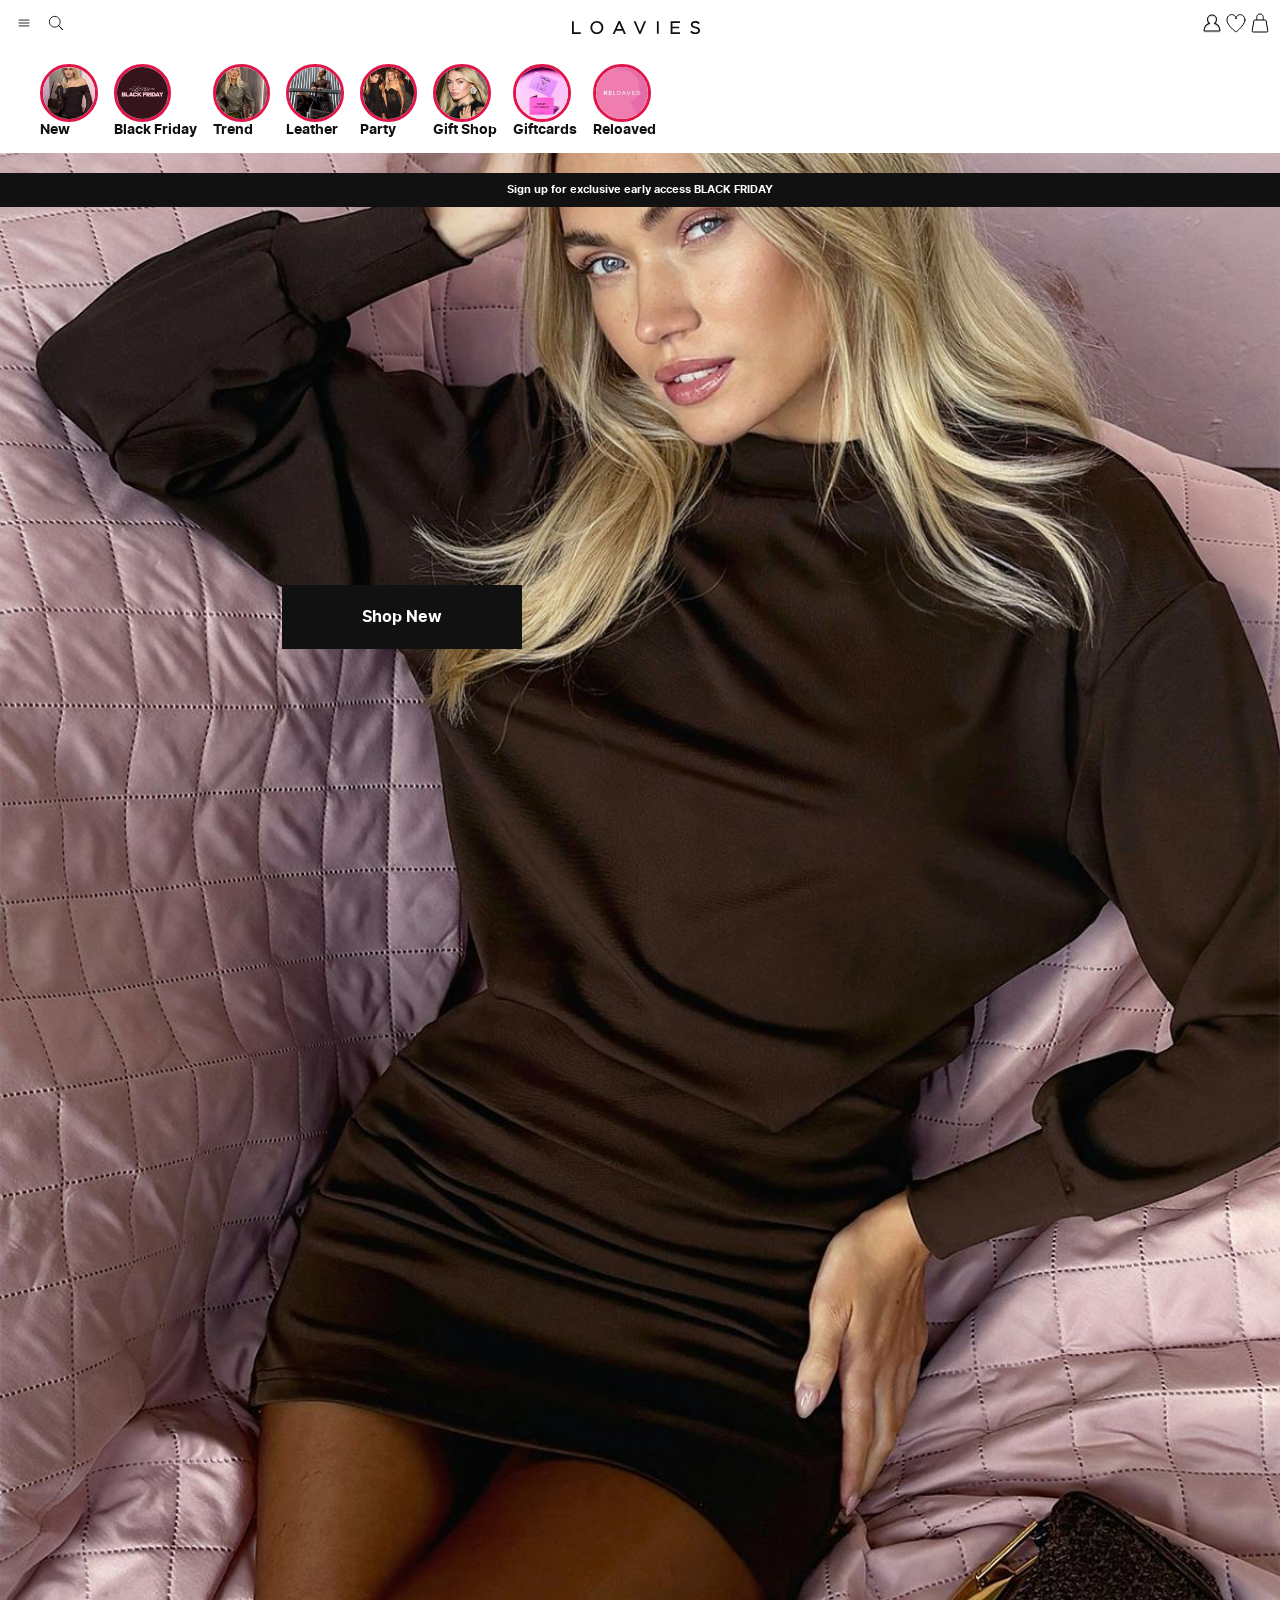
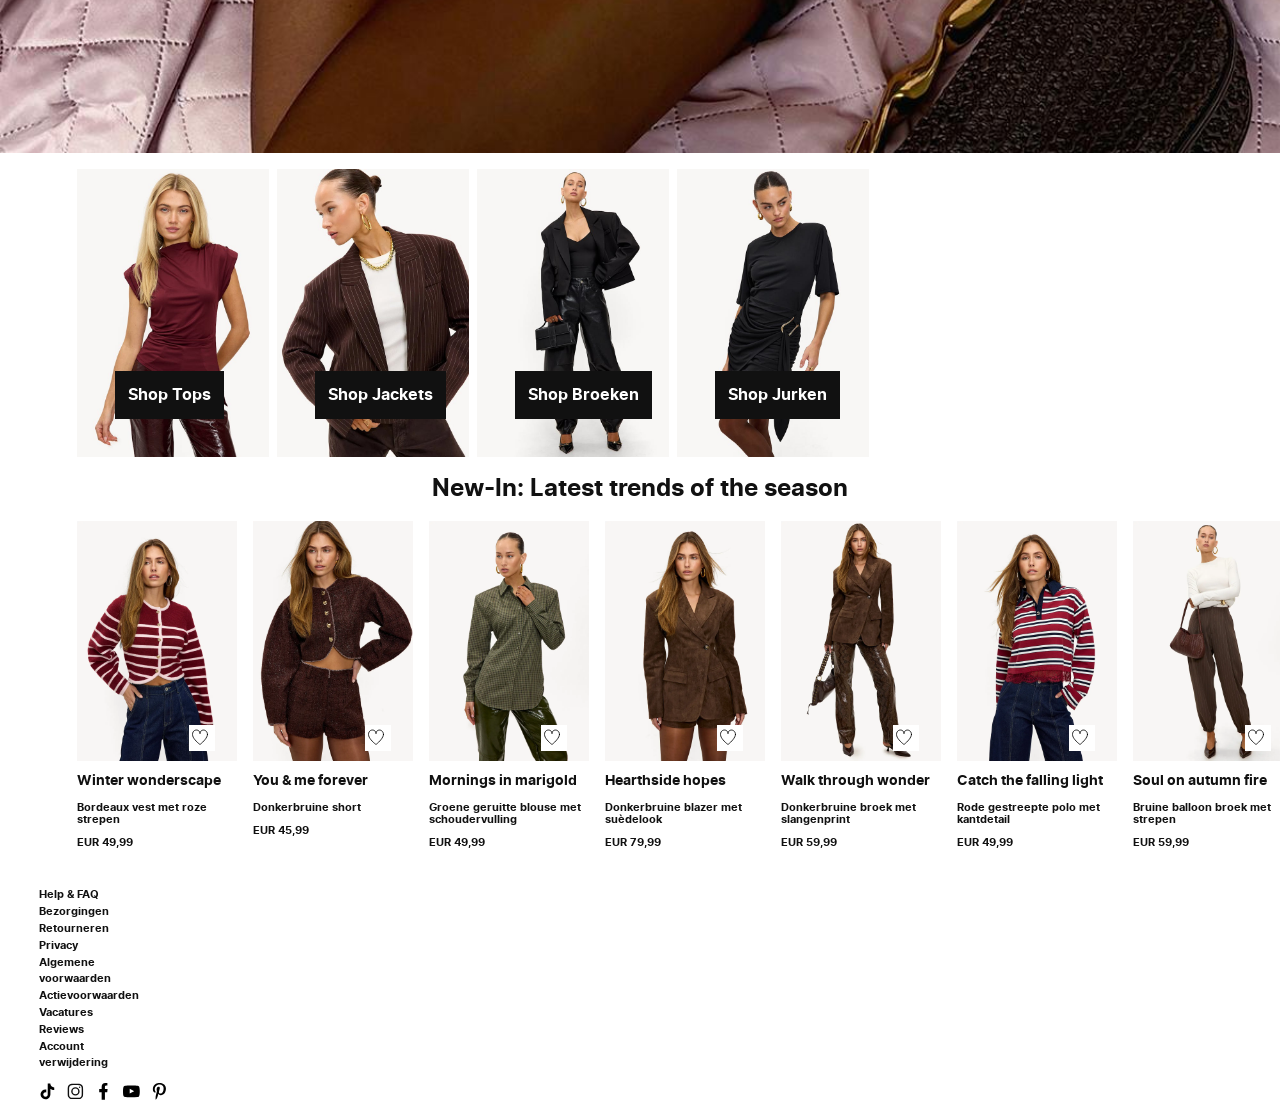
==== commit b3674c3f: "Add files via upload" ====
--- a/index.html
+++ b/index.html
@@ -8,11 +8,11 @@
 	
 	<title>LOAVIES | Manon Jensch</title>
 
-	<link href="/styles/style_algemeen.css" rel="stylesheet">
-    <link href="/styles/style_homepagina.css" rel="stylesheet">
+	<link href="styles/style_algemeen.css" rel="stylesheet">
+    <link href="styles/style_homepagina.css" rel="stylesheet">
     <!-- <link href="/styles/style_partypagina.css" rel="stylesheet"> -->
 
-	<link rel="icon" type="image/svg+xml" href="/images/favicon_loavies_5.png">
+	<link rel="icon" type="image/svg+xml" href="images/favicon_loavies_5.png">
 </head>
 
 <body>
@@ -22,18 +22,20 @@
             <menu>
 				<li>
 					<button aria-hidden="true">
-                        <img src="/images/menu_svgrepo_com.svg" alt="">
+                        <img src="images/menu_svgrepo_com.svg" alt="Menu icon, klik hierop en het menu opent">
                     </button>
 				</li>
 				<li>
 					<button>  
-                        <svg xmlns="http://www.w3.org/2000/svg" fill="none" viewBox="0 0 24 24"><g clip-path="url(#a)"><path fill="#fff" d="M0 0h24v24H0z"/><circle cx="10.5" cy="10.5" r="6.5" stroke="#000" stroke-linejoin="round"/><path fill="#000" d="M19.646 20.354a.5.5 0 0 0 .708-.708l-.708.708Zm.708-.708-5-5-.708.708 5 5 .708-.708Z"/></g><defs><clipPath ><path fill="#fff" d="M0 0h24v24H0z"/></clipPath></defs></svg>
+                        <svg xmlns="http://www.w3.org/2000/svg" fill="none" viewBox="0 0 24 24"><g clip-path="url(#a)"><path fill="#fff" d="M0 0h24v24H0z"/><circle cx="10.5" cy="10.5" r="6.5" stroke="#000" stroke-linejoin="round"/><path fill="#000" d="M19.646 20.354a.5.5 0 0 0 .708-.708l-.708.708Zm.708-.708-5-5-.708.708 5 5 .708-.708Z"/></g><defs><clipPath ><path fill="#fff" d="M0 0h24v24H0z"/></clipPath></defs><title>Zoek button, hiermee kan je dingen opzoeken op de website</title></svg>
                     </button>
 				</li>
             </menu>
 
 		<nav>	
 			<ul>
+                <li>Menu</li>
+                <li><img src="images/menu_foto.jpg" alt=""></li>
 				<li><a href="#">Nieuw</a></li>
 				<li><a href="partypagina.html">Party</a></li>
 				<li><a href="#">The gift shop</a></li>
@@ -70,17 +72,17 @@
             <ul>
 				<li>
                     <a href="">
-                        <svg xmlns="http://www.w3.org/2000/svg" fill="none" viewBox="0 0 24 24"><g clip-path="url(#a)"><path fill="#fff" d="M0 0h24v24H0z"/><g filter="url(#b)"><path fill="#000" d="m14.336 12.347-.26-.428a.5.5 0 0 0 .115.906l.145-.478Zm-4.673 0 .146.478a.5.5 0 0 0 .114-.905l-.26.427Zm-5.601 6.655-.497-.062.497.062Zm15.876 0 .497-.062-.497.062ZM16 8.5c0 1.448-.77 2.717-1.924 3.42l.52.854A4.997 4.997 0 0 0 17 8.5h-1Zm-4-4a4 4 0 0 1 4 4h1a5 5 0 0 0-5-5v1Zm-4 4a4 4 0 0 1 4-4v-1a5 5 0 0 0-5 5h1Zm1.923 3.42A3.997 3.997 0 0 1 8 8.5H7c0 1.811.963 3.397 2.403 4.274l.52-.854Zm-.405-.052a8.509 8.509 0 0 0-5.953 7.072l.993.124a7.508 7.508 0 0 1 5.251-6.24l-.291-.956ZM3.565 18.94c-.11.888.626 1.56 1.435 1.56v-1c-.295 0-.468-.228-.442-.436l-.993-.124ZM5 20.5h14v-1H5v1Zm14 0c.81 0 1.545-.672 1.434-1.56l-.992.124c.026.208-.147.436-.442.436v1Zm1.434-1.56a8.509 8.509 0 0 0-5.952-7.072l-.291.957a7.508 7.508 0 0 1 5.251 6.239l.992-.124Z"/></g></g><defs><clipPath ><path fill="#fff" d="M0 0h24v24H0z"/></clipPath><filter id="b" width="18.891" height="19" x="2.554" y="3.5" color-interpolation-filters="sRGB" filterUnits="userSpaceOnUse"><feFlood flood-opacity="0" result="BackgroundImageFix"/><feColorMatrix in="SourceAlpha" result="hardAlpha" values="0 0 0 0 0 0 0 0 0 0 0 0 0 0 0 0 0 0 127 0"/><feOffset dy="1"/><feGaussianBlur stdDeviation=".5"/><feColorMatrix values="0 0 0 0 0 0 0 0 0 0 0 0 0 0 0 0 0 0 0.1 0"/><feBlend in2="BackgroundImageFix" result="effect1_dropShadow_15_82"/><feBlend in="SourceGraphic" in2="effect1_dropShadow_15_82" result="shape"/></filter></defs></svg>
-                    </a>
-                </li>
-                <li>
-                    <a href="">
-                        <svg xmlns="http://www.w3.org/2000/svg" fill="none" viewBox="0 0 24 24"><path fill="#fff" d="M0 0h24v24H0z"/><path stroke="#000" stroke-linecap="round" stroke-linejoin="round" d="M21 9c0 3.754-5.284 8.976-8.414 11.533a.955.955 0 0 1-1.187.02C8.267 18.152 3 13.122 3 9c0-7 9-7 9-1 0-6 9-6 9 1Z"/></svg>
-                    </a>
-                </li>
-				<li>
-                    <a href="">
-                        <svg xmlns="http://www.w3.org/2000/svg" fill="none" viewBox="0 0 24 24"><path fill="#fff" d="M0 0h24v24H0z"/><path stroke="#000" stroke-linejoin="round" d="M9 9H6.847a1 1 0 0 0-.986.836l-1.667 10A1 1 0 0 0 5.18 21h13.64a1 1 0 0 0 .986-1.164l-1.667-10A1 1 0 0 0 17.153 9H15M9 9h6M9 9c-.333-1.333-1-6 3-6s3.333 4.667 3 6"/></svg>
+                        <svg xmlns="http://www.w3.org/2000/svg" fill="none" viewBox="0 0 24 24"><g clip-path="url(#a)"><path fill="#fff" d="M0 0h24v24H0z"/><g filter="url(#b)"><path fill="#000" d="m14.336 12.347-.26-.428a.5.5 0 0 0 .115.906l.145-.478Zm-4.673 0 .146.478a.5.5 0 0 0 .114-.905l-.26.427Zm-5.601 6.655-.497-.062.497.062Zm15.876 0 .497-.062-.497.062ZM16 8.5c0 1.448-.77 2.717-1.924 3.42l.52.854A4.997 4.997 0 0 0 17 8.5h-1Zm-4-4a4 4 0 0 1 4 4h1a5 5 0 0 0-5-5v1Zm-4 4a4 4 0 0 1 4-4v-1a5 5 0 0 0-5 5h1Zm1.923 3.42A3.997 3.997 0 0 1 8 8.5H7c0 1.811.963 3.397 2.403 4.274l.52-.854Zm-.405-.052a8.509 8.509 0 0 0-5.953 7.072l.993.124a7.508 7.508 0 0 1 5.251-6.24l-.291-.956ZM3.565 18.94c-.11.888.626 1.56 1.435 1.56v-1c-.295 0-.468-.228-.442-.436l-.993-.124ZM5 20.5h14v-1H5v1Zm14 0c.81 0 1.545-.672 1.434-1.56l-.992.124c.026.208-.147.436-.442.436v1Zm1.434-1.56a8.509 8.509 0 0 0-5.952-7.072l-.291.957a7.508 7.508 0 0 1 5.251 6.239l.992-.124Z"/></g></g><defs><clipPath ><path fill="#fff" d="M0 0h24v24H0z"/></clipPath><filter id="b" width="18.891" height="19" x="2.554" y="3.5" color-interpolation-filters="sRGB" filterUnits="userSpaceOnUse"><feFlood flood-opacity="0" result="BackgroundImageFix"/><feColorMatrix in="SourceAlpha" result="hardAlpha" values="0 0 0 0 0 0 0 0 0 0 0 0 0 0 0 0 0 0 127 0"/><feOffset dy="1"/><feGaussianBlur stdDeviation=".5"/><feColorMatrix values="0 0 0 0 0 0 0 0 0 0 0 0 0 0 0 0 0 0 0.1 0"/><feBlend in2="BackgroundImageFix" result="effect1_dropShadow_15_82"/><feBlend in="SourceGraphic" in2="effect1_dropShadow_15_82" result="shape"/></filter></defs><title>Account icon, hiermee ga je naar de account pagina</title></svg>
+                    </a>
+                </li>
+                <li>
+                    <a href="">
+                        <svg xmlns="http://www.w3.org/2000/svg" fill="none" viewBox="0 0 24 24"><path fill="#fff" d="M0 0h24v24H0z"/><path stroke="#000" stroke-linecap="round" stroke-linejoin="round" d="M21 9c0 3.754-5.284 8.976-8.414 11.533a.955.955 0 0 1-1.187.02C8.267 18.152 3 13.122 3 9c0-7 9-7 9-1 0-6 9-6 9 1Z"/><title>Favorieten icon, hiermee ga je naar de favorieten pagina en kan je zien welke kledingstukken je hebt geliked</title></svg>
+                    </a>
+                </li>
+				<li>
+                    <a href="">
+                        <svg xmlns="http://www.w3.org/2000/svg" fill="none" viewBox="0 0 24 24"><path fill="#fff" d="M0 0h24v24H0z"/><path stroke="#000" stroke-linejoin="round" d="M9 9H6.847a1 1 0 0 0-.986.836l-1.667 10A1 1 0 0 0 5.18 21h13.64a1 1 0 0 0 .986-1.164l-1.667-10A1 1 0 0 0 17.153 9H15M9 9h6M9 9c-.333-1.333-1-6 3-6s3.333 4.667 3 6"/><title>Winkelmand icon, hiermee ga je naar je winkelmand</title></svg>
                     </a>
                 </li>
             </ul>
@@ -94,79 +96,79 @@
             <ul>
                 <li>
                     <a href="">
-                        <img src="/images/new_storylist.jpg" alt="New navigatie afbeelding">
-                       New
-                    </a>
-                </li>
-                <li>
-                    <a href="">
-                        <img src="/images/black_friday_storylist.jpg" alt="Black friday navigatie afbeelding">
-                        Black Friday
-                    </a>
-                </li>
-				<li>
-                    <a href="">
-                        <img src="/images/trend_storylist.jpg" alt="Trend navigatie afbeelding">
-                        Trend
-                    </a>
-                </li>
-				<li>
-                    <a href="">
-                        <img src="/images/leather_storylist.jpg" alt="Leather navigatie afbeelding">
-                        Leather
+                        <span>New</span>  <!-- span: mocht van Sanne -->
+                        <img src="images/new_storylist.jpg" alt="New navigatie afbeelding">
+                    </a>
+                </li>
+                <li>
+                    <a href="">
+                        <span>Black Friday</span>
+                        <img src="images/black_friday_storylist.jpg" alt="Black friday navigatie afbeelding">
+                    </a>
+                </li>
+				<li>
+                    <a href="">
+                        <span>Trend</span>
+                        <img src="images/trend_storylist.jpg" alt="Trend navigatie afbeelding">
+                    </a>
+                </li>
+				<li>
+                    <a href="">
+                        <span>Leather</span>
+                        <img src="images/leather_storylist.jpg" alt="Leather navigatie afbeelding">
                     </a>
                 </li>
                 <li>
                     <a href="partypagina.html">
-                        <img src="/images/party_storylist.jpg" alt="Party navigatie afbeelding">
-                        Party
-                    </a>
-                </li>
-                <li>
-                    <a href="">
-                        <img src="/images/giftshop_storylist.jpg" alt="Gift shop navigatie afbeelding">
-                        Gift Shop
-                    </a>
-                </li>
-                <li>
-                    <a href="">
-                        <img src="/images/giftcard_storylist.jpg" alt="Giftcards navigatie afbeelding">
-                        Giftcards
-                    </a>
-                </li>
-                <li>
-                    <a href="">
-                        <img src="/images/reloaved_storylist.jpg" alt="Reloaved navigatie afbeelding">
-                        Reloaved
+                        <span>Party</span>
+                        <img src="images/party_storylist.jpg" alt="Party navigatie afbeelding">
+                    </a>
+                </li>
+                <li>
+                    <a href="">
+                        <span>Gift Shop</span>
+                        <img src="images/giftshop_storylist.jpg" alt="Gift shop navigatie afbeelding">
+                    </a>
+                </li>
+                <li>
+                    <a href="">
+                        <span>Giftcards</span>
+                        <img src="images/giftcard_storylist.jpg" alt="Giftcards navigatie afbeelding">
+                    </a>
+                </li>
+                <li>
+                    <a href="">
+                        <span>Reloaved</span>
+                        <img src="images/reloaved_storylist.jpg" alt="Reloaved navigatie afbeelding">
                     </a>
                 </li>
             </ul>
         </section>
 
         <section>
-            <h2 class="visually-hidden">Sign up balk</h2>
+            <h2 class="visually-hidden">Sign up for exclusive early access BLACK FRIDAY</h2>
             <p>Sign up for exclusive early access BLACK FRIDAY</p>
-            <img src="/images/model_afbeelding_shop_nieuw.jpg" alt="Model afbeelding voor shop nieuw">
+            <img src="images/model_afbeelding_shop_nieuw.jpg" alt="Model afbeelding voor shop nieuw">
             <a href="">Shop New</a>
         </section>
 
         <section>
-            <h2 class="visually-hidden">Grid 4 modellen</h2>
-            <ul>
-                <li>
-                    <img src="/images/model_afbeelding_shop_tops.jpg" alt="Model afbeelding voor shop tops">
+            <h2 class="visually-hidden">Vier modellen met shop tops, jackets, broeken, jurken</h2>
+            <ul>
+                <li>
+                    <img src="images/model_afbeelding_shop_tops.jpg" alt="Model afbeelding voor shop tops">
                     <a href="">Shop Tops</a>
                 </li>
                 <li>
-                    <img src="/images/model_afbeelding_shop_jackets.jpg" alt="Model afbeelding voor shop jackets">
+                    <img src="images/model_afbeelding_shop_jackets.jpg" alt="Model afbeelding voor shop jackets">
                     <a href="">Shop Jackets</a>
                 </li>
                 <li>
-                    <img src="/images/model_afbeelding_shop_broeken.jpg" alt="Model afbeelding voor shop broeken">
+                    <img src="images/model_afbeelding_shop_broeken.jpg" alt="Model afbeelding voor shop broeken">
                     <a href="">Shop Broeken</a>
                 </li>
                 <li>
-                    <img src="/images/model_afbeelding_shop_jurken.jpg" alt="Model afbeelding voor shop jurken">
+                    <img src="images/model_afbeelding_shop_jurken.jpg" alt="Model afbeelding voor shop jurken">
                     <a href="">Shop Jurken</a>
                 </li>
             </ul>
@@ -178,104 +180,104 @@
                 <li>
                     <article>
                         <a href="#">
-                            <img src="/images/kleding_winter_wonderscape.png" alt="Bordeaux vest met roze strepen">
+                            <img src="images/kleding_winter_wonderscape.png" alt="Bordeaux vest met roze strepen">
                             <h3>Winter wonderscape</h3>
                             <p>Bordeaux vest met roze strepen</p>
                             <p><strong>EUR 49,99</strong></p>  
                         </a>
-                        <button>
-                            <svg xmlns="http://www.w3.org/2000/svg" fill="none" viewBox="0 0 24 24"><path fill="#fff" d="M0 0h24v24H0z"/><path stroke="#000" stroke-linecap="round" stroke-linejoin="round" d="M21 9c0 3.754-5.284 8.976-8.414 11.533a.955.955 0 0 1-1.187.02C8.267 18.152 3 13.122 3 9c0-7 9-7 9-1 0-6 9-6 9 1Z"/></svg>
-                        </button>
-                    </article>
-                </li>
-                <li>
-                    <article>
-                        <a href="#">
-                            <img src="/images/kleding_you&me_forever.png" alt="You & me forever">
+                        <button> <!-- SVG title toevoegen !!! -->
+                            <svg xmlns="http://www.w3.org/2000/svg" fill="none" viewBox="0 0 24 24"><path fill="#fff" d="M0 0h24v24H0z"/><path stroke="#000" stroke-linecap="round" stroke-linejoin="round" d="M21 9c0 3.754-5.284 8.976-8.414 11.533a.955.955 0 0 1-1.187.02C8.267 18.152 3 13.122 3 9c0-7 9-7 9-1 0-6 9-6 9 1Z"/><title>Favorieten button, hiermee kan je het kledingstuk aan je favorieten lijst toevoegen</title></svg>
+                        </button>
+                    </article>
+                </li>
+                <li>
+                    <article>
+                        <a href="#">
+                            <img src="images/kleding_you&me_forever.png" alt="You & me forever">
                             <h3>You & me forever</h3>
                             <p>Donkerbruine short</p>
                             <p><strong>EUR 45,99</strong></p>
                         </a>
                         <button>
-                            <svg xmlns="http://www.w3.org/2000/svg" fill="none" viewBox="0 0 24 24"><path fill="#fff" d="M0 0h24v24H0z"/><path stroke="#000" stroke-linecap="round" stroke-linejoin="round" d="M21 9c0 3.754-5.284 8.976-8.414 11.533a.955.955 0 0 1-1.187.02C8.267 18.152 3 13.122 3 9c0-7 9-7 9-1 0-6 9-6 9 1Z"/></svg>
-                        </button>
-                    </article>
-                </li>
-                <li>
-                    <article>
-                        <a href="#">
-                            <img src="/images/kleding_mornings_in_marigold.png" alt="Groene geruitte blouse met schoudervulling">
+                            <svg xmlns="http://www.w3.org/2000/svg" fill="none" viewBox="0 0 24 24"><path fill="#fff" d="M0 0h24v24H0z"/><path stroke="#000" stroke-linecap="round" stroke-linejoin="round" d="M21 9c0 3.754-5.284 8.976-8.414 11.533a.955.955 0 0 1-1.187.02C8.267 18.152 3 13.122 3 9c0-7 9-7 9-1 0-6 9-6 9 1Z"/><title>Favorieten button, hiermee kan je het kledingstuk aan je favorieten lijst toevoegen</title></svg>
+                        </button>
+                    </article>
+                </li>
+                <li>
+                    <article>
+                        <a href="#">
+                            <img src="images/kleding_mornings_in_marigold.png" alt="Groene geruitte blouse met schoudervulling">
                             <h3>Mornings in marigold</h3>
                             <p>Groene geruitte blouse met schoudervulling</p>
                             <p><strong>EUR 49,99</strong></p>
                         </a>
                         <button>
-                            <svg xmlns="http://www.w3.org/2000/svg" fill="none" viewBox="0 0 24 24"><path fill="#fff" d="M0 0h24v24H0z"/><path stroke="#000" stroke-linecap="round" stroke-linejoin="round" d="M21 9c0 3.754-5.284 8.976-8.414 11.533a.955.955 0 0 1-1.187.02C8.267 18.152 3 13.122 3 9c0-7 9-7 9-1 0-6 9-6 9 1Z"/></svg>
-                        </button>
-                    </article>
-                </li>
-                <li>
-                    <article>
-                        <a href="#">
-                            <img src="/images/kleding_hearthside_hopes.png" alt="Donkerbruine blazer met suèdelook">
+                            <svg xmlns="http://www.w3.org/2000/svg" fill="none" viewBox="0 0 24 24"><path fill="#fff" d="M0 0h24v24H0z"/><path stroke="#000" stroke-linecap="round" stroke-linejoin="round" d="M21 9c0 3.754-5.284 8.976-8.414 11.533a.955.955 0 0 1-1.187.02C8.267 18.152 3 13.122 3 9c0-7 9-7 9-1 0-6 9-6 9 1Z"/><title>Favorieten button, hiermee kan je het kledingstuk aan je favorieten lijst toevoegen</title></svg>
+                        </button>
+                    </article>
+                </li>
+                <li>
+                    <article>
+                        <a href="#">
+                            <img src="images/kleding_hearthside_hopes.png" alt="Donkerbruine blazer met suèdelook">
                             <h3>Hearthside hopes</h3>
                             <p>Donkerbruine blazer met suèdelook</p>
                             <p><strong>EUR 79,99</strong></p>
                         </a>
                         <button>
-                            <svg xmlns="http://www.w3.org/2000/svg" fill="none" viewBox="0 0 24 24"><path fill="#fff" d="M0 0h24v24H0z"/><path stroke="#000" stroke-linecap="round" stroke-linejoin="round" d="M21 9c0 3.754-5.284 8.976-8.414 11.533a.955.955 0 0 1-1.187.02C8.267 18.152 3 13.122 3 9c0-7 9-7 9-1 0-6 9-6 9 1Z"/></svg>
-                        </button>
-                    </article>
-                </li>
-                <li>
-                    <article>
-                        <a href="#">
-                            <img src="/images/kleding_walk_through_wonder.png" alt="Donkerbruine broek met slangenprint">
+                            <svg xmlns="http://www.w3.org/2000/svg" fill="none" viewBox="0 0 24 24"><path fill="#fff" d="M0 0h24v24H0z"/><path stroke="#000" stroke-linecap="round" stroke-linejoin="round" d="M21 9c0 3.754-5.284 8.976-8.414 11.533a.955.955 0 0 1-1.187.02C8.267 18.152 3 13.122 3 9c0-7 9-7 9-1 0-6 9-6 9 1Z"/><title>Favorieten button, hiermee kan je het kledingstuk aan je favorieten lijst toevoegen</title></svg>
+                        </button>
+                    </article>
+                </li>
+                <li>
+                    <article>
+                        <a href="#">
+                            <img src="images/kleding_walk_through_wonder.png" alt="Donkerbruine broek met slangenprint">
                             <h3>Walk through wonder</h3>
                             <p>Donkerbruine broek met slangenprint</p>
                             <p><strong>EUR 59,99</strong></p>
                         </a>
                         <button>
-                            <svg xmlns="http://www.w3.org/2000/svg" fill="none" viewBox="0 0 24 24"><path fill="#fff" d="M0 0h24v24H0z"/><path stroke="#000" stroke-linecap="round" stroke-linejoin="round" d="M21 9c0 3.754-5.284 8.976-8.414 11.533a.955.955 0 0 1-1.187.02C8.267 18.152 3 13.122 3 9c0-7 9-7 9-1 0-6 9-6 9 1Z"/></svg>
-                        </button>
-                    </article>
-                </li>
-                <li>
-                    <article>
-                        <a href="#">
-                            <img src="/images/kleding_catch_the_falling_light.png" alt="Rode gestreepte polo met kantdetail">
+                            <svg xmlns="http://www.w3.org/2000/svg" fill="none" viewBox="0 0 24 24"><path fill="#fff" d="M0 0h24v24H0z"/><path stroke="#000" stroke-linecap="round" stroke-linejoin="round" d="M21 9c0 3.754-5.284 8.976-8.414 11.533a.955.955 0 0 1-1.187.02C8.267 18.152 3 13.122 3 9c0-7 9-7 9-1 0-6 9-6 9 1Z"/><title>Favorieten button, hiermee kan je het kledingstuk aan je favorieten lijst toevoegen</title></svg>
+                        </button>
+                    </article>
+                </li>
+                <li>
+                    <article>
+                        <a href="#">
+                            <img src="images/kleding_catch_the_falling_light.png" alt="Rode gestreepte polo met kantdetail">
                             <h3>Catch the falling light</h3>
                             <p>Rode gestreepte polo met kantdetail</p>
                             <p><strong>EUR 49,99</strong></p>
                         </a>
                         <button>
-                            <svg xmlns="http://www.w3.org/2000/svg" fill="none" viewBox="0 0 24 24"><path fill="#fff" d="M0 0h24v24H0z"/><path stroke="#000" stroke-linecap="round" stroke-linejoin="round" d="M21 9c0 3.754-5.284 8.976-8.414 11.533a.955.955 0 0 1-1.187.02C8.267 18.152 3 13.122 3 9c0-7 9-7 9-1 0-6 9-6 9 1Z"/></svg>
-                        </button>
-                    </article>
-                </li>
-                <li>
-                    <article>
-                        <a href="#">
-                            <img src="/images/kleding_soul_on_autumn_fire.png" alt="Bruine balloon broek met strepen">
+                            <svg xmlns="http://www.w3.org/2000/svg" fill="none" viewBox="0 0 24 24"><path fill="#fff" d="M0 0h24v24H0z"/><path stroke="#000" stroke-linecap="round" stroke-linejoin="round" d="M21 9c0 3.754-5.284 8.976-8.414 11.533a.955.955 0 0 1-1.187.02C8.267 18.152 3 13.122 3 9c0-7 9-7 9-1 0-6 9-6 9 1Z"/><title>Favorieten button, hiermee kan je het kledingstuk aan je favorieten lijst toevoegen</title></svg>
+                        </button>
+                    </article>
+                </li>
+                <li>
+                    <article>
+                        <a href="#">
+                            <img src="images/kleding_soul_on_autumn_fire.png" alt="Bruine balloon broek met strepen">
                             <h3>Soul on autumn fire</h3>
                             <p>Bruine balloon broek met strepen</p>
                             <p><strong>EUR 59,99</strong></p>
                         </a>
                         <button>
-                            <svg xmlns="http://www.w3.org/2000/svg" fill="none" viewBox="0 0 24 24"><path fill="#fff" d="M0 0h24v24H0z"/><path stroke="#000" stroke-linecap="round" stroke-linejoin="round" d="M21 9c0 3.754-5.284 8.976-8.414 11.533a.955.955 0 0 1-1.187.02C8.267 18.152 3 13.122 3 9c0-7 9-7 9-1 0-6 9-6 9 1Z"/></svg>
-                        </button>
-                    </article>
-                </li>
-                <li>
-                    <article>
-                        <a href="#">
-                            <img src="/images/kleding_never_letting_go.png" alt="Roze trui">
+                            <svg xmlns="http://www.w3.org/2000/svg" fill="none" viewBox="0 0 24 24"><path fill="#fff" d="M0 0h24v24H0z"/><path stroke="#000" stroke-linecap="round" stroke-linejoin="round" d="M21 9c0 3.754-5.284 8.976-8.414 11.533a.955.955 0 0 1-1.187.02C8.267 18.152 3 13.122 3 9c0-7 9-7 9-1 0-6 9-6 9 1Z"/><title>Favorieten button, hiermee kan je het kledingstuk aan je favorieten lijst toevoegen</title></svg>
+                        </button>
+                    </article>
+                </li>
+                <li>
+                    <article>
+                        <a href="#">
+                            <img src="images/kleding_never_letting_go.png" alt="Roze trui">
                             <h3>Never letting go</h3>
                             <p>Roze trui</p>
                             <p><strong>EUR 49,99</strong></p>
                         </a>
                         <button>
-                            <svg xmlns="http://www.w3.org/2000/svg" fill="none" viewBox="0 0 24 24"><path fill="#fff" d="M0 0h24v24H0z"/><path stroke="#000" stroke-linecap="round" stroke-linejoin="round" d="M21 9c0 3.754-5.284 8.976-8.414 11.533a.955.955 0 0 1-1.187.02C8.267 18.152 3 13.122 3 9c0-7 9-7 9-1 0-6 9-6 9 1Z"/></svg>
+                            <svg xmlns="http://www.w3.org/2000/svg" fill="none" viewBox="0 0 24 24"><path fill="#fff" d="M0 0h24v24H0z"/><path stroke="#000" stroke-linecap="round" stroke-linejoin="round" d="M21 9c0 3.754-5.284 8.976-8.414 11.533a.955.955 0 0 1-1.187.02C8.267 18.152 3 13.122 3 9c0-7 9-7 9-1 0-6 9-6 9 1Z"/><title>Favorieten button, hiermee kan je het kledingstuk aan je favorieten lijst toevoegen</title></svg>
                         </button>
                     </article>
                 </li>
@@ -301,27 +303,27 @@
             <ul>
 				<li>
 					<a href="">
-                        <svg xmlns="http://www.w3.org/2000/svg" viewBox="0 0 32 32"><path d="M16.656 1.029c1.637-.025 3.262-.012 4.886-.025a7.762 7.762 0 0 0 2.189 5.213l-.002-.002A8.77 8.77 0 0 0 29 8.45l.028.002v5.036a13.327 13.327 0 0 1-5.331-1.247l.082.034a15.385 15.385 0 0 1-2.077-1.196l.052.034c-.012 3.649.012 7.298-.025 10.934a9.513 9.513 0 0 1-1.707 4.954l.02-.031c-1.652 2.366-4.328 3.919-7.371 4.011h-.014a9.071 9.071 0 0 1-5.139-1.31l.04.023C5.05 28.185 3.32 25.603 3 22.6l-.004-.041a23.163 23.163 0 0 1-.012-1.862c.49-4.779 4.494-8.476 9.361-8.476.547 0 1.083.047 1.604.136l-.056-.008c.025 1.849-.05 3.699-.05 5.548a4.29 4.29 0 0 0-5.465 2.619l-.009.03c-.133.427-.21.918-.21 1.426 0 .206.013.41.037.61l-.002-.024a4.26 4.26 0 0 0 4.382 3.586h-.009a4.198 4.198 0 0 0 3.451-1.994l.01-.018c.267-.372.45-.822.511-1.311l.001-.014c.125-2.237.075-4.461.087-6.698.012-5.036-.012-10.06.025-15.083z"/></svg>
+                        <svg xmlns="http://www.w3.org/2000/svg" viewBox="0 0 32 32"><path d="M16.656 1.029c1.637-.025 3.262-.012 4.886-.025a7.762 7.762 0 0 0 2.189 5.213l-.002-.002A8.77 8.77 0 0 0 29 8.45l.028.002v5.036a13.327 13.327 0 0 1-5.331-1.247l.082.034a15.385 15.385 0 0 1-2.077-1.196l.052.034c-.012 3.649.012 7.298-.025 10.934a9.513 9.513 0 0 1-1.707 4.954l.02-.031c-1.652 2.366-4.328 3.919-7.371 4.011h-.014a9.071 9.071 0 0 1-5.139-1.31l.04.023C5.05 28.185 3.32 25.603 3 22.6l-.004-.041a23.163 23.163 0 0 1-.012-1.862c.49-4.779 4.494-8.476 9.361-8.476.547 0 1.083.047 1.604.136l-.056-.008c.025 1.849-.05 3.699-.05 5.548a4.29 4.29 0 0 0-5.465 2.619l-.009.03c-.133.427-.21.918-.21 1.426 0 .206.013.41.037.61l-.002-.024a4.26 4.26 0 0 0 4.382 3.586h-.009a4.198 4.198 0 0 0 3.451-1.994l.01-.018c.267-.372.45-.822.511-1.311l.001-.014c.125-2.237.075-4.461.087-6.698.012-5.036-.012-10.06.025-15.083z"/><title>TikTok icon, hiermee ga je naar de TikTok pagina van Loavies</title></svg>
                     </a>
                 </li>
                 <li>    
 					<a href="">
-                        <svg xmlns="http://www.w3.org/2000/svg" fill="none" viewBox="0 0 24 24"><g fill="#0F0F0F"><path fill-rule="evenodd" d="M12 18a6 6 0 1 0 0-12 6 6 0 0 0 0 12Zm0-2a4 4 0 1 0 0-8 4 4 0 0 0 0 8Z" clip-rule="evenodd"/><path d="M18 5a1 1 0 1 0 0 2 1 1 0 0 0 0-2Z"/><path fill-rule="evenodd" d="M1.654 4.276C1 5.56 1 7.24 1 10.6v2.8c0 3.36 0 5.04.654 6.324a6 6 0 0 0 2.622 2.622C5.56 23 7.24 23 10.6 23h2.8c3.36 0 5.04 0 6.324-.654a6 6 0 0 0 2.622-2.622C23 18.44 23 16.76 23 13.4v-2.8c0-3.36 0-5.04-.654-6.324a6 6 0 0 0-2.622-2.622C18.44 1 16.76 1 13.4 1h-2.8c-3.36 0-5.04 0-6.324.654a6 6 0 0 0-2.622 2.622ZM13.4 3h-2.8c-1.713 0-2.878.002-3.778.075-.877.072-1.325.202-1.638.361a4 4 0 0 0-1.748 1.748c-.16.313-.29.761-.36 1.638C3.001 7.722 3 8.887 3 10.6v2.8c0 1.713.002 2.878.075 3.778.072.877.202 1.325.361 1.638a4 4 0 0 0 1.748 1.748c.313.16.761.29 1.638.36.9.074 2.065.076 3.778.076h2.8c1.713 0 2.878-.002 3.778-.075.877-.072 1.325-.202 1.638-.361a4 4 0 0 0 1.748-1.748c.16-.313.29-.761.36-1.638.074-.9.076-2.065.076-3.778v-2.8c0-1.713-.002-2.878-.075-3.778-.072-.877-.202-1.325-.361-1.638a4 4 0 0 0-1.748-1.748c-.313-.16-.761-.29-1.638-.36C16.278 3.001 15.113 3 13.4 3Z" clip-rule="evenodd"/></g></svg>
-                    </a>
-                </li>
-                <li>
-					<a href="">
-                        <svg xmlns="http://www.w3.org/2000/svg" viewBox="-5 0 20 20"><path fill="#000" fill-rule="evenodd" d="M6.821 20v-9h2.733L10 7H6.821V5.052C6.821 4.022 6.848 3 8.287 3h1.458V.14c0-.043-1.253-.14-2.52-.14C4.58 0 2.924 1.657 2.924 4.7V7H0v4h2.923v9h3.898Z"/></svg>
-                    </a>
-                </li>
-                <li>
-					<a href="">
-                        <svg xmlns="http://www.w3.org/2000/svg" viewBox="0 -3 20 20"><path fill="#000" fill-rule="evenodd" d="M7.988 9.586V3.974c1.993.938 3.536 1.843 5.36 2.82-1.505.834-3.367 1.77-5.36 2.792m11.103-8.403c-.344-.453-.93-.805-1.553-.922-1.833-.348-13.267-.349-15.099 0-.5.094-.945.32-1.328.673C-.5 2.429.005 10.452.393 11.75c.164.562.375.968.64 1.235.343.352.812.594 1.351.703 1.51.312 9.284.486 15.122.047a2.62 2.62 0 0 0 1.39-.712c1.49-1.49 1.388-9.962.195-11.841"/></svg>
-                    </a>
-                </li>
-                <li>
-					<a href="">
-                        <svg xmlns="http://www.w3.org/2000/svg" xml:space="preserve" viewBox="0 0 512 512"><path d="M220.646 338.475c-13.423 70.35-29.804 137.794-78.346 173.025-14.996-106.33 21.994-186.188 39.173-270.971-29.293-49.292 3.518-148.498 65.285-124.059 76.001 30.066-65.809 183.279 29.38 202.417 99.405 19.974 139.989-172.476 78.359-235.054-89.063-90.372-259.244-2.058-238.322 127.328 5.09 31.626 37.765 41.22 13.062 84.884-57.001-12.65-74.005-57.6-71.822-117.533 3.53-98.108 88.141-166.787 173.024-176.293C337.779-9.795 438.52 41.617 452.43 142.595c15.67 113.978-48.442 237.412-163.23 228.529-31.115-2.42-44.177-17.841-68.554-32.649z" style="display:inline"/></svg>
+                        <svg xmlns="http://www.w3.org/2000/svg" fill="none" viewBox="0 0 24 24"><g fill="#0F0F0F"><path fill-rule="evenodd" d="M12 18a6 6 0 1 0 0-12 6 6 0 0 0 0 12Zm0-2a4 4 0 1 0 0-8 4 4 0 0 0 0 8Z" clip-rule="evenodd"/><path d="M18 5a1 1 0 1 0 0 2 1 1 0 0 0 0-2Z"/><path fill-rule="evenodd" d="M1.654 4.276C1 5.56 1 7.24 1 10.6v2.8c0 3.36 0 5.04.654 6.324a6 6 0 0 0 2.622 2.622C5.56 23 7.24 23 10.6 23h2.8c3.36 0 5.04 0 6.324-.654a6 6 0 0 0 2.622-2.622C23 18.44 23 16.76 23 13.4v-2.8c0-3.36 0-5.04-.654-6.324a6 6 0 0 0-2.622-2.622C18.44 1 16.76 1 13.4 1h-2.8c-3.36 0-5.04 0-6.324.654a6 6 0 0 0-2.622 2.622ZM13.4 3h-2.8c-1.713 0-2.878.002-3.778.075-.877.072-1.325.202-1.638.361a4 4 0 0 0-1.748 1.748c-.16.313-.29.761-.36 1.638C3.001 7.722 3 8.887 3 10.6v2.8c0 1.713.002 2.878.075 3.778.072.877.202 1.325.361 1.638a4 4 0 0 0 1.748 1.748c.313.16.761.29 1.638.36.9.074 2.065.076 3.778.076h2.8c1.713 0 2.878-.002 3.778-.075.877-.072 1.325-.202 1.638-.361a4 4 0 0 0 1.748-1.748c.16-.313.29-.761.36-1.638.074-.9.076-2.065.076-3.778v-2.8c0-1.713-.002-2.878-.075-3.778-.072-.877-.202-1.325-.361-1.638a4 4 0 0 0-1.748-1.748c-.313-.16-.761-.29-1.638-.36C16.278 3.001 15.113 3 13.4 3Z" clip-rule="evenodd"/></g><title>Instagram icon, hiermee ga je naar de Instagram pagina van Loavies</title></svg>
+                    </a>
+                </li>
+                <li>
+					<a href="">
+                        <svg xmlns="http://www.w3.org/2000/svg" viewBox="-5 0 20 20"><path fill="#000" fill-rule="evenodd" d="M6.821 20v-9h2.733L10 7H6.821V5.052C6.821 4.022 6.848 3 8.287 3h1.458V.14c0-.043-1.253-.14-2.52-.14C4.58 0 2.924 1.657 2.924 4.7V7H0v4h2.923v9h3.898Z"/><title>Facebook icon, hiermee ga je naar de Facebook pagina </title></svg>
+                    </a>
+                </li>
+                <li>
+					<a href="">
+                        <svg xmlns="http://www.w3.org/2000/svg" viewBox="0 -3 20 20"><path fill="#000" fill-rule="evenodd" d="M7.988 9.586V3.974c1.993.938 3.536 1.843 5.36 2.82-1.505.834-3.367 1.77-5.36 2.792m11.103-8.403c-.344-.453-.93-.805-1.553-.922-1.833-.348-13.267-.349-15.099 0-.5.094-.945.32-1.328.673C-.5 2.429.005 10.452.393 11.75c.164.562.375.968.64 1.235.343.352.812.594 1.351.703 1.51.312 9.284.486 15.122.047a2.62 2.62 0 0 0 1.39-.712c1.49-1.49 1.388-9.962.195-11.841"/><title>YouTube icon, hiermee ga je naar de YouTube pagina van Loavies</title></svg>
+                    </a>
+                </li>
+                <li>
+					<a href="">
+                        <svg xmlns="http://www.w3.org/2000/svg" xml:space="preserve" viewBox="0 0 512 512"><path d="M220.646 338.475c-13.423 70.35-29.804 137.794-78.346 173.025-14.996-106.33 21.994-186.188 39.173-270.971-29.293-49.292 3.518-148.498 65.285-124.059 76.001 30.066-65.809 183.279 29.38 202.417 99.405 19.974 139.989-172.476 78.359-235.054-89.063-90.372-259.244-2.058-238.322 127.328 5.09 31.626 37.765 41.22 13.062 84.884-57.001-12.65-74.005-57.6-71.822-117.533 3.53-98.108 88.141-166.787 173.024-176.293C337.779-9.795 438.52 41.617 452.43 142.595c15.67 113.978-48.442 237.412-163.23 228.529-31.115-2.42-44.177-17.841-68.554-32.649z" style="display:inline"/><title>Pinterest icon, hiermee gan je naar de Pinterest pagina van Loavies</title></svg>
                     </a>
 				</li>
 			</ul>
--- a/styles/style_algemeen.css
+++ b/styles/style_algemeen.css
@@ -25,33 +25,28 @@
 :root {
 	color-scheme: light dark;
 	--icon-color: #111;
-	--header-background-color: #ffffff;
+	--background-color: #ffffff;
 
 	--color-text:#111;
-	--color-background:#ffffff;
-	--color-scheidingslijn: #848484;
-
-}
-
-
-html [data-theme='light']{
-	--icon-color: #111;
-	--header-background-color: #ffffff;
-
-	--color-text:#111;
-	--color-background:#ffffff;
-	--color-scheidingslijn: #848484;
-}
-
-
-html [data-theme='dark']{
-	--icon-color: #ffffff;
-	--header-background-color: #111;
-
-	--color-text: #ffffff;
-	--color-background:#111;
-	--color-scheidingslijn: #848484;
-}
+	--background-party-outfit-kopen: #eee;
+	--color-button:#111;
+	--color-text-button:#ffffff;
+
+}
+
+@media (prefers-color-scheme:dark){
+	:root {
+		color-scheme: light dark;
+		--icon-color: #ffffff;
+		--background-color: #111;
+		
+		--color-text:#ffffff;
+		--background-party-outfit-kopen: #434343;
+		--color-button:#ffffff;
+		--color-text-button:#111;
+	}
+}
+
 
 
 /**************/
@@ -62,15 +57,6 @@
 }
 
 
-
-
-
-
-
-
-
-
-
 /****************/
 /* JOUW STYLING */
 /****************/
@@ -79,40 +65,47 @@
 
 p {
 	font-size: 0.7em;
-
+	color: var(--color-text);
 }
 
 h2 {
 	display: flex;
 	justify-content: center;
+	color: var(--color-text);
 }
 
 h3 {
 	font-size: 0.9em;
+	color: var(--color-text);
 }
 
 body {
 	margin:0;
 	font-family: "Inter", sans-serif;
 
-	background-color: #ffffff;
-
-	
-}
-
-@media (prefers-color-scheme: dark){
-	body {
-	background-color: black;
+	background-color: var(--background-color);
+}
+
+svg{
+	@media (prefers-color-scheme:dark){
+		filter:invert(1);
 	}
 }
 
+button {
+	appearance: none;
+	border: none;
+}
+
+
+
 
 /****************/
 /* HEADER */
 /****************/
 header {
 	display:flex;
-	background-color: var(--color-background);
+	background-color: var(--background-color);
 	position:sticky;
   	top:0;
 	/* width:100vw; BAH */
@@ -122,11 +115,6 @@
 	align-items: center;
 	justify-content: space-between	;
 	z-index:2;
-
-	background-color: white;
-	@media (prefers-color-scheme: dark){
-		background-color: black;
-	}
 }
 
 header li {
@@ -134,11 +122,18 @@
 }
 
 /* Alle icons */
+
+/************************** vraag over svg kleur veranderen ?????? ******************************/
 header svg {
 	width: 1.5em;
-}
-
-header img {
+
+	color: #111;
+	@media (prefers-color-scheme:dark){
+		filter:invert(1);
+	}
+}
+
+header menu img {
 	width: 1.5em;
 	@media (prefers-color-scheme:dark){
 		filter:invert(1);
@@ -146,6 +141,7 @@
 } 
 
 
+
 /* Logo Loavies */
 header h1 {
 	flex-shrink: 0;	
@@ -187,6 +183,8 @@
 	display: flex;
 	background-color: var(--color-background);
 	font-family: var(--text-bold);
+	font-size: 0.9em;
+	line-height: 250%;
 	
 	position:fixed;
 	top:0;
@@ -199,18 +197,43 @@
 	transition:0.5s;
 }
 
+header img{
+	width: 100%;
+	margin:0;
+	padding:0;
+}
+
 header nav.is-open {
 	translate: 0 0;
 }
-
-header > ul {
-	margin:0;
-	padding: 0;
-	display:flex;
-
-}
+header ul {
+	margin:0;
+	padding: 0 0;
+	display:flex;
+
+}
+
+header nav ul {
+	margin-top: 3em;
+	display: flex;
+	flex-direction: column;
+
+}
+header nav ul li{
+	margin:0;
+	padding: 0 1em;
+}
+
+/* header nav ul li:nth-of-type(1){
+	position:;a
+} */
+
+header nav ul li:nth-of-type(2){
+	margin:0;
+	padding: 0 0;
+}
+
 /* Hamburger menu einde */
-
 
 /* Nav de opmaak */
 header nav > a {
@@ -228,6 +251,11 @@
 	font-size: 0.7em;
 }
 
+footer a{
+	color:var(--color-text);
+	text-decoration: none;
+}
+
 footer ul {
 	padding:0 0 0 30%;
 }
@@ -255,4 +283,37 @@
 .visually-hidden{
 	position: absolute;
 	left: -999em;
+}
+
+/****************/
+/* TOEGANKELIJKHEID */
+/****************/
+a:focus {
+	border: solid 2px;
+	border-color: #e0164a;
+}
+
+a:active {
+	border:solid 2px;
+	border-color: #e0164a;
+}
+
+a:hover {
+	border:solid 2px;
+	border-color: #e0164a;
+}
+
+button:focus {
+	background-color: pink;
+	color:#111;
+}
+
+button:active {
+	background-color: pink;
+	color:#111;
+}
+
+button:hover {
+	border:solid 2px;
+	border-color: #e0164a;
 }
--- a/styles/style_homepagina.css
+++ b/styles/style_homepagina.css
@@ -8,13 +8,7 @@
 /*********************/
 /* CUSTOM PROPERTIES */
 /*********************/
-:root {
-	/* startje */
-	--color-text:#111;
-	--color-background:#ffffff;
-	--color-button: #111;
-	--color-text-button: #ffffff;
-}
+
 
 
 
@@ -31,10 +25,10 @@
 }
 
 section:nth-of-type(1) li{
-	display:flex;
+	display:inline-block;
 	flex-wrap:wrap;
 	justify-content:center;
-	flex-direction:column-reverse;	
+	flex-direction:column;	
 	
 }
 
@@ -42,22 +36,31 @@
 	width:4em;
 	border-radius: 50%;
 	border: 3px solid #e0164a;
-}
-
-section:nth-of-type(1) p {
-	display: flex;
-	font-size: 0.7em;
-	justify-content: center;
-}
-
+	order:-1;
+}
+
+/* hoe kan ik in mijn atje de tekst kleine maken zonder dat mijn foto kleiner wordt */
 section:nth-of-type(1) a {
 	text-decoration: none;
-	
+	color:#111;
+	font-size: 0.9em;
+
+	display:flex;
+	flex-direction: column;
+
+	@media (prefers-color-scheme:dark){
+		color:#ffffff;
+	}
 }
 
 main li{
-	list-style: none;
-	
+	list-style-type: none;
+	
+}
+
+section:nth-of-type(1) ul li a span{
+	display:flex;
+	order: 2;
 }
 
 
@@ -98,7 +101,12 @@
 	top: 65%;
 	left: 22%;
 	padding: 1.5em 5em;
-}
+
+
+
+}
+
+
 
 section:nth-of-type(2) p {
 	display: flex;
@@ -112,6 +120,9 @@
 	position: absolute;
 	top:18%;
 	width:100%;
+
+
+
 }
 
 
@@ -150,6 +161,8 @@
 	top: 70%;
 	left: 20%;
 	padding: 1em 0.8em;
+
+	
 }
 
 
@@ -195,11 +208,17 @@
 	left: 5%;
 }
 
-
-
-
-
-
+section:nth-of-type(4) a{
+	text-decoration: none;
+}
+
+
+
+button {
+background-color: var(--background-color) ;
+
+	
+}
 
 
 
--- a/styles/style_partypagina.css
+++ b/styles/style_partypagina.css
@@ -13,11 +13,6 @@
 /*********************/
 /* CUSTOM PROPERTIES */
 /*********************/
-:root {
-	/* startje */
-	--color-text:#111;
-	--color-background:#eee;
-}
 
 
 
@@ -29,3 +24,144 @@
 
 /* jouw code */
 
+h2 {
+	display: flex;
+	justify-content: center;
+
+	font-size: 0.9em;
+	color: var(--color-text);
+}
+
+a{
+	text-decoration: none;
+}
+
+
+
+
+section li {
+	list-style-type: none;
+}
+
+
+/* section 1 */
+section:nth-of-type(1) svg {
+	width: 1em;
+	height:auto;
+
+	color: var(--color-text);
+	@media (prefers-color-scheme:dark){
+		filter:invert(1);
+	}
+}
+
+section:nth-of-type(1){
+	display:flex;
+
+	justify-content: center;
+	gap:17em;
+}
+
+section:nth-of-type(1) ul{
+	display:flex;
+	flex-direction: row;
+
+	align-items: center;
+	justify-content: center;
+
+	gap: 0.5em;
+}
+
+
+/* section 2 */
+section:nth-of-type(2) ul {
+	display:flex;
+	overflow-x:auto;
+	flex-shrink:0;
+	gap:1.5em;
+	
+}
+
+section:nth-of-type(2) li{
+	display:inline-block;
+	flex-wrap:wrap;
+	justify-content:center;
+	flex-direction:column-reverse;	
+	white-space: nowrap;
+}
+
+section:nth-of-type(2) img {
+	width:4em;
+	border-radius: 50%;
+	border: 3px solid #e0164a;
+}
+
+
+section:nth-of-type(2) a {
+	text-decoration: none;
+	color:var(--color-text);
+	font-size: 0.9em;
+
+	justify-content: center;
+
+	
+}
+
+
+
+/* section 3 */
+section:nth-of-type(3) ul{
+	display:flex;
+	flex-direction: row;
+	flex-wrap: wrap;
+
+	gap: 0.5em;
+
+	padding: 0 0 0 6%;
+}
+
+section:nth-of-type(3) li{
+	display: grid;
+	grid-template-columns: 1fr;
+	grid-template-rows: 2fr;	
+}
+
+
+section:nth-of-type(3) img {
+	width:12em;
+	height: auto;
+	display:flex;
+}
+
+section:nth-of-type(3) button {
+	width:2em;
+
+	position: absolute;
+	left:40%;
+	top:43%;
+	padding: 1em 0.8em;
+}
+
+section:nth-of-type(3) button svg {
+	width:1.5em;
+
+	position: absolute;
+	top:19%;
+	left:9%;
+}
+
+
+
+
+
+section:nth-of-type(4){
+	background-color: var(--background-party-outfit-kopen);
+	padding: 0 5%;
+}
+
+section:nth-of-type(4) h2{
+	font-size: 2em;
+	margin:0;
+	display:block;
+}
+
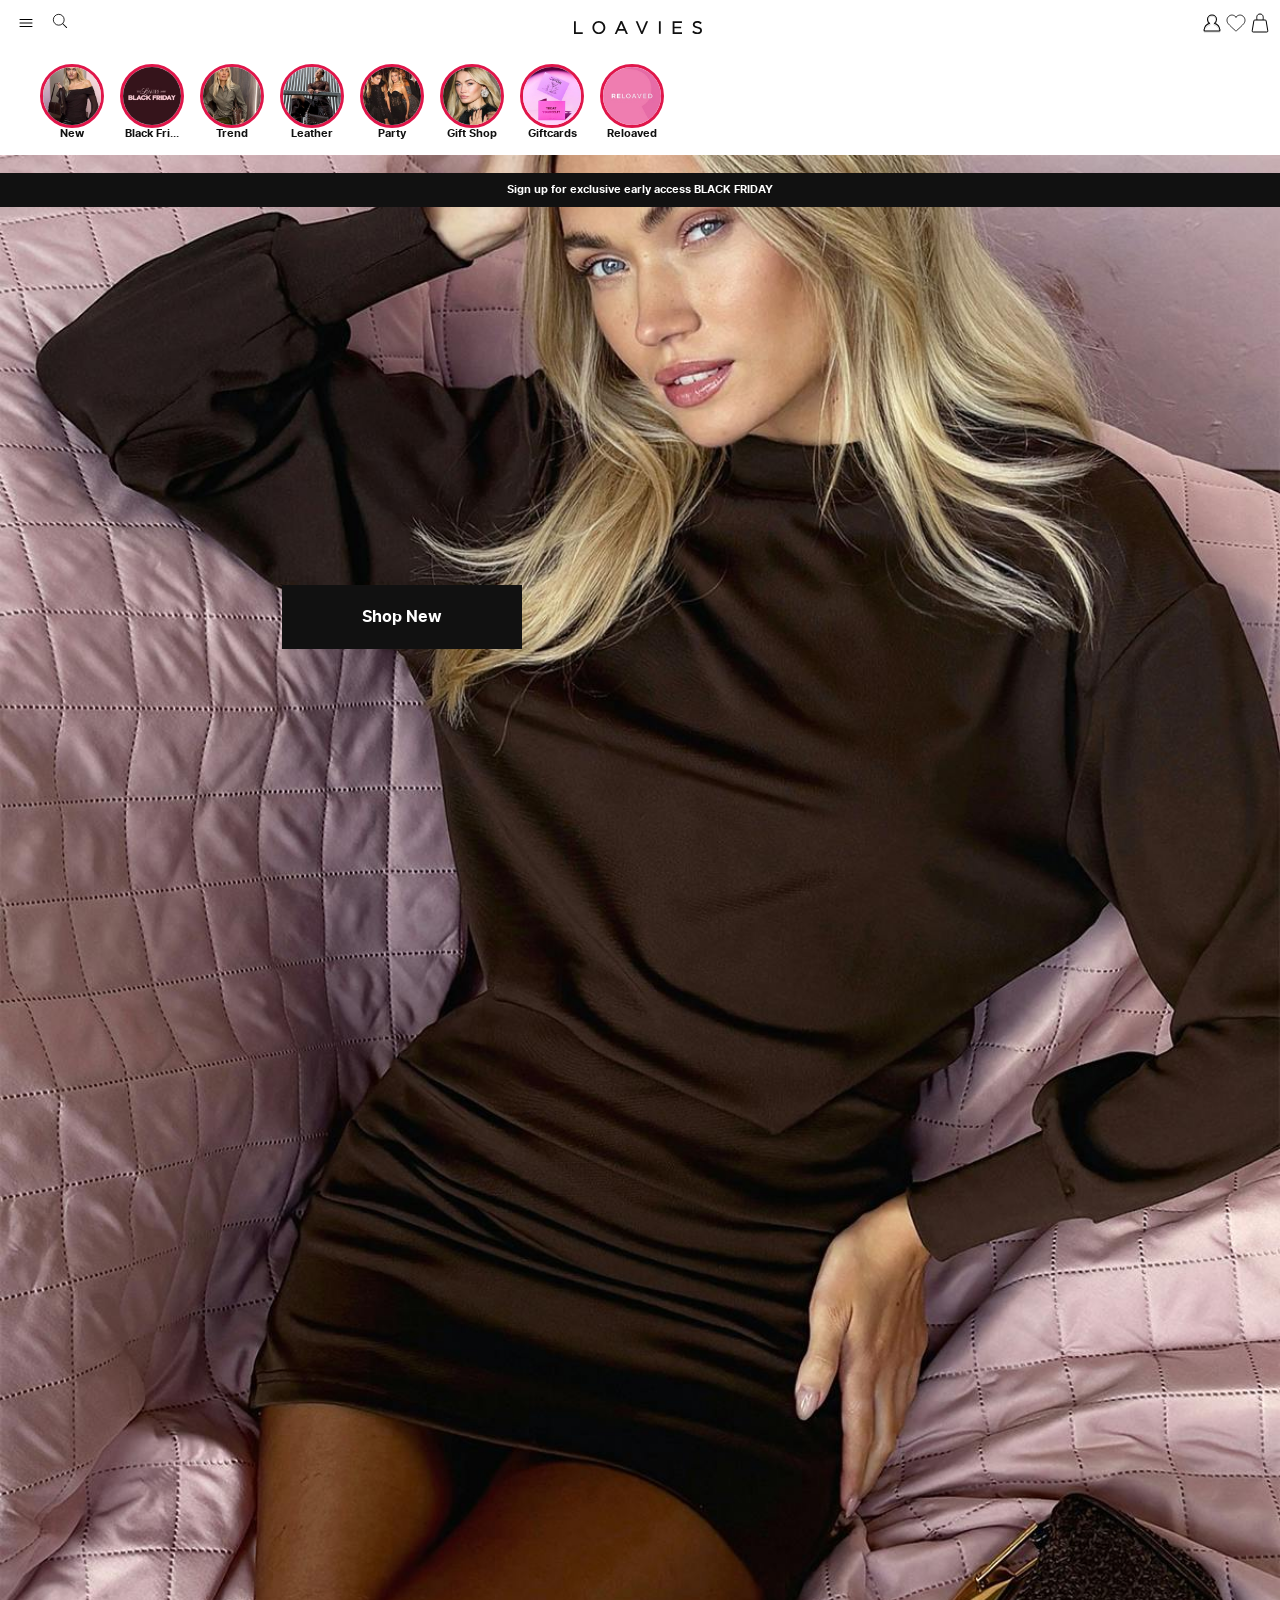
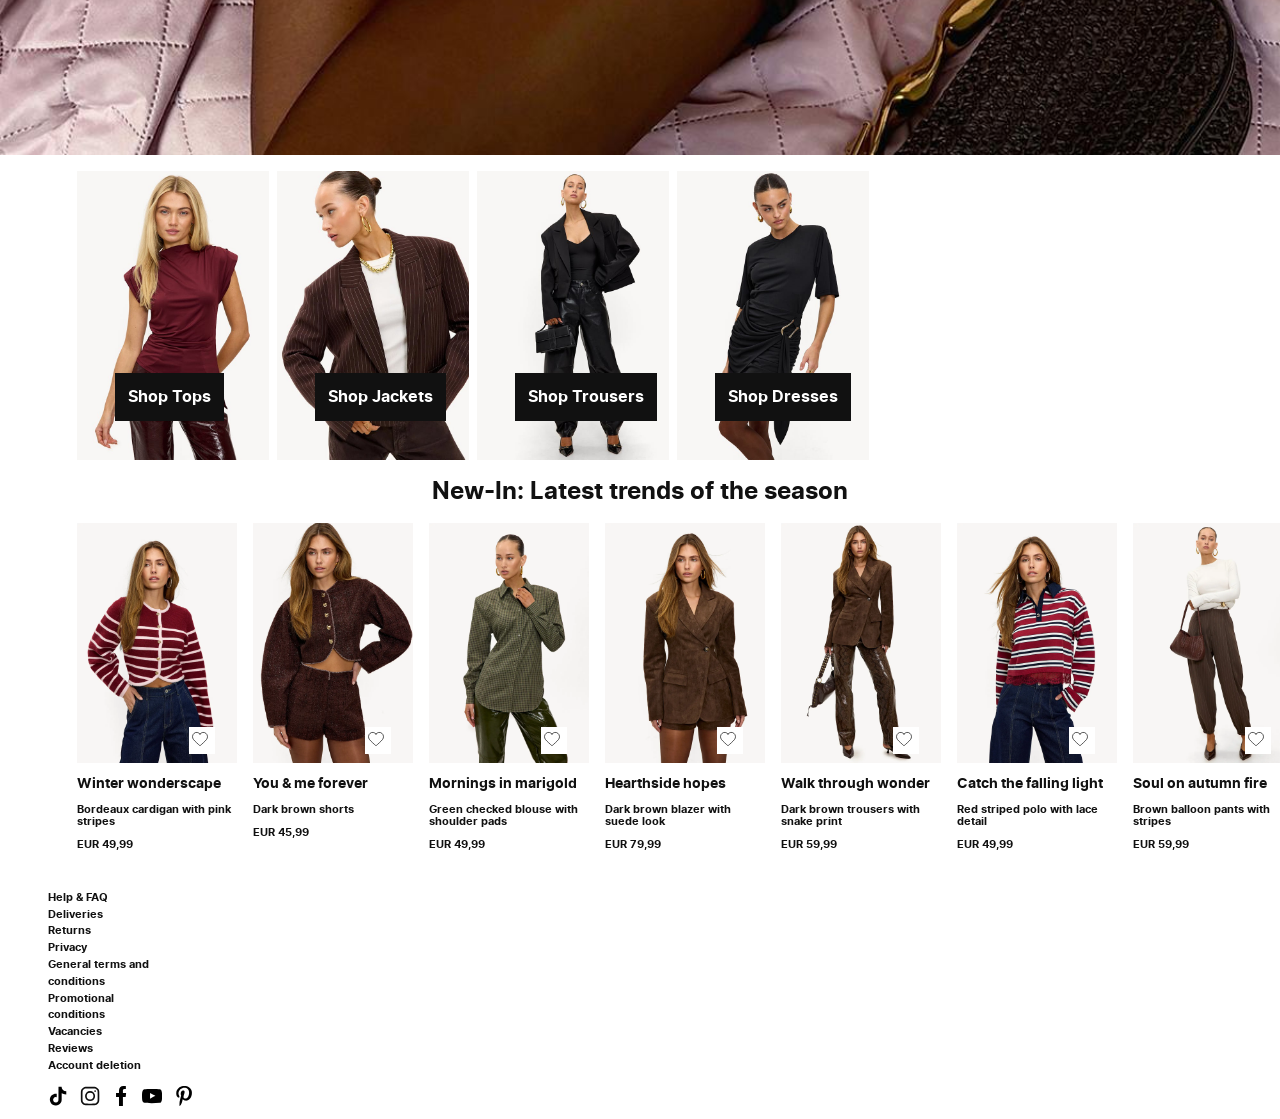
==== commit 8b009054: "Add files via upload" ====
--- a/index.html
+++ b/index.html
@@ -1,5 +1,5 @@
 <!DOCTYPE html>
-<html lang="nl">
+<html lang="eng">
 	
 <head>
 	<meta charset="UTF-8">
@@ -22,12 +22,12 @@
             <menu>
 				<li>
 					<button aria-hidden="true">
-                        <img src="images/menu_svgrepo_com.svg" alt="Menu icon, klik hierop en het menu opent">
+                        <img src="images/menu_svgrepo_com.svg" alt="Menu icon, click to open the menu">
                     </button>
 				</li>
 				<li>
 					<button>  
-                        <svg xmlns="http://www.w3.org/2000/svg" fill="none" viewBox="0 0 24 24"><g clip-path="url(#a)"><path fill="#fff" d="M0 0h24v24H0z"/><circle cx="10.5" cy="10.5" r="6.5" stroke="#000" stroke-linejoin="round"/><path fill="#000" d="M19.646 20.354a.5.5 0 0 0 .708-.708l-.708.708Zm.708-.708-5-5-.708.708 5 5 .708-.708Z"/></g><defs><clipPath ><path fill="#fff" d="M0 0h24v24H0z"/></clipPath></defs><title>Zoek button, hiermee kan je dingen opzoeken op de website</title></svg>
+                        <svg xmlns="http://www.w3.org/2000/svg" fill="none" viewBox="0 0 24 24"><g clip-path="url(#a)"><path fill="#fff" d="M0 0h24v24H0z"/><circle cx="10.5" cy="10.5" r="6.5" stroke="#000" stroke-linejoin="round"/><path fill="#000" d="M19.646 20.354a.5.5 0 0 0 .708-.708l-.708.708Zm.708-.708-5-5-.708.708 5 5 .708-.708Z"/></g><defs><clipPath ><path fill="#fff" d="M0 0h24v24H0z"/></clipPath></defs><title>Search button</title></svg>
                     </button>
 				</li>
             </menu>
@@ -35,26 +35,26 @@
 		<nav>	
 			<ul>
                 <li>Menu</li>
-                <li><img src="images/menu_foto.jpg" alt=""></li>
-				<li><a href="#">Nieuw</a></li>
+                <li><img src="images/menu_foto.jpg" alt="Picture in the menu. Models wearing party clothes."></li>
+				<li><a href="#">New</a></li>
 				<li><a href="partypagina.html">Party</a></li>
 				<li><a href="#">The gift shop</a></li>
-				<li><a href="#">Kleding</a></li>
+				<li><a href="#">Clothes</a></li>
 				<li><a href="#">Bestsellers</a></li>
-				<li><a href="#">Jurken</a></li>
-				<li><a href="#">Broeken & Jeans</a></li>
-				<li><a href="#">Jassen</a></li>
+				<li><a href="#">Dresses</a></li>
+				<li><a href="#">Trousers & Jeans</a></li>
+				<li><a href="#">Jackets</a></li>
 				<li><a href="#">Shorts & Skirts</a></li>
 				<li><a href="#">Accessoires</a></li>
-				<li><a href="#">Schoenen</a></li>
+				<li><a href="#">Schoes</a></li>
 				<li><a href="#">Sale</a></li>
 				<li><a href="#">Giftcard</a></li>
 				<li><a href="#">Campagnes</a></li>
-				<li><a href="#">Mijn account</a></li>
+				<li><a href="#">My account</a></li>
 				<li><a href="#">Reloaved</a></li>
 				<li><a href="#">Careers at LOAVIES</a></li>
 				<li><a href="#">Help & FAQ</a></li>
-				<li><a href="#">Bezorgingen</a></li>
+				<li><a href="#">Deliveries</a></li>
 				<li><a href="#">Follow us on TikTok</a></li>
 			</ul>
 		</nav>
@@ -71,18 +71,18 @@
 
             <ul>
 				<li>
-                    <a href="">
-                        <svg xmlns="http://www.w3.org/2000/svg" fill="none" viewBox="0 0 24 24"><g clip-path="url(#a)"><path fill="#fff" d="M0 0h24v24H0z"/><g filter="url(#b)"><path fill="#000" d="m14.336 12.347-.26-.428a.5.5 0 0 0 .115.906l.145-.478Zm-4.673 0 .146.478a.5.5 0 0 0 .114-.905l-.26.427Zm-5.601 6.655-.497-.062.497.062Zm15.876 0 .497-.062-.497.062ZM16 8.5c0 1.448-.77 2.717-1.924 3.42l.52.854A4.997 4.997 0 0 0 17 8.5h-1Zm-4-4a4 4 0 0 1 4 4h1a5 5 0 0 0-5-5v1Zm-4 4a4 4 0 0 1 4-4v-1a5 5 0 0 0-5 5h1Zm1.923 3.42A3.997 3.997 0 0 1 8 8.5H7c0 1.811.963 3.397 2.403 4.274l.52-.854Zm-.405-.052a8.509 8.509 0 0 0-5.953 7.072l.993.124a7.508 7.508 0 0 1 5.251-6.24l-.291-.956ZM3.565 18.94c-.11.888.626 1.56 1.435 1.56v-1c-.295 0-.468-.228-.442-.436l-.993-.124ZM5 20.5h14v-1H5v1Zm14 0c.81 0 1.545-.672 1.434-1.56l-.992.124c.026.208-.147.436-.442.436v1Zm1.434-1.56a8.509 8.509 0 0 0-5.952-7.072l-.291.957a7.508 7.508 0 0 1 5.251 6.239l.992-.124Z"/></g></g><defs><clipPath ><path fill="#fff" d="M0 0h24v24H0z"/></clipPath><filter id="b" width="18.891" height="19" x="2.554" y="3.5" color-interpolation-filters="sRGB" filterUnits="userSpaceOnUse"><feFlood flood-opacity="0" result="BackgroundImageFix"/><feColorMatrix in="SourceAlpha" result="hardAlpha" values="0 0 0 0 0 0 0 0 0 0 0 0 0 0 0 0 0 0 127 0"/><feOffset dy="1"/><feGaussianBlur stdDeviation=".5"/><feColorMatrix values="0 0 0 0 0 0 0 0 0 0 0 0 0 0 0 0 0 0 0.1 0"/><feBlend in2="BackgroundImageFix" result="effect1_dropShadow_15_82"/><feBlend in="SourceGraphic" in2="effect1_dropShadow_15_82" result="shape"/></filter></defs><title>Account icon, hiermee ga je naar de account pagina</title></svg>
-                    </a>
-                </li>
-                <li>
-                    <a href="">
-                        <svg xmlns="http://www.w3.org/2000/svg" fill="none" viewBox="0 0 24 24"><path fill="#fff" d="M0 0h24v24H0z"/><path stroke="#000" stroke-linecap="round" stroke-linejoin="round" d="M21 9c0 3.754-5.284 8.976-8.414 11.533a.955.955 0 0 1-1.187.02C8.267 18.152 3 13.122 3 9c0-7 9-7 9-1 0-6 9-6 9 1Z"/><title>Favorieten icon, hiermee ga je naar de favorieten pagina en kan je zien welke kledingstukken je hebt geliked</title></svg>
-                    </a>
-                </li>
-				<li>
-                    <a href="">
-                        <svg xmlns="http://www.w3.org/2000/svg" fill="none" viewBox="0 0 24 24"><path fill="#fff" d="M0 0h24v24H0z"/><path stroke="#000" stroke-linejoin="round" d="M9 9H6.847a1 1 0 0 0-.986.836l-1.667 10A1 1 0 0 0 5.18 21h13.64a1 1 0 0 0 .986-1.164l-1.667-10A1 1 0 0 0 17.153 9H15M9 9h6M9 9c-.333-1.333-1-6 3-6s3.333 4.667 3 6"/><title>Winkelmand icon, hiermee ga je naar je winkelmand</title></svg>
+                    <a href="#">
+                        <svg xmlns="http://www.w3.org/2000/svg" fill="none" viewBox="0 0 24 24"><g clip-path="url(#a)"><path fill="#fff" d="M0 0h24v24H0z"/><g filter="url(#b)"><path fill="#000" d="m14.336 12.347-.26-.428a.5.5 0 0 0 .115.906l.145-.478Zm-4.673 0 .146.478a.5.5 0 0 0 .114-.905l-.26.427Zm-5.601 6.655-.497-.062.497.062Zm15.876 0 .497-.062-.497.062ZM16 8.5c0 1.448-.77 2.717-1.924 3.42l.52.854A4.997 4.997 0 0 0 17 8.5h-1Zm-4-4a4 4 0 0 1 4 4h1a5 5 0 0 0-5-5v1Zm-4 4a4 4 0 0 1 4-4v-1a5 5 0 0 0-5 5h1Zm1.923 3.42A3.997 3.997 0 0 1 8 8.5H7c0 1.811.963 3.397 2.403 4.274l.52-.854Zm-.405-.052a8.509 8.509 0 0 0-5.953 7.072l.993.124a7.508 7.508 0 0 1 5.251-6.24l-.291-.956ZM3.565 18.94c-.11.888.626 1.56 1.435 1.56v-1c-.295 0-.468-.228-.442-.436l-.993-.124ZM5 20.5h14v-1H5v1Zm14 0c.81 0 1.545-.672 1.434-1.56l-.992.124c.026.208-.147.436-.442.436v1Zm1.434-1.56a8.509 8.509 0 0 0-5.952-7.072l-.291.957a7.508 7.508 0 0 1 5.251 6.239l.992-.124Z"/></g></g><defs><clipPath ><path fill="#fff" d="M0 0h24v24H0z"/></clipPath><filter id="b" width="18.891" height="19" x="2.554" y="3.5" color-interpolation-filters="sRGB" filterUnits="userSpaceOnUse"><feFlood flood-opacity="0" result="BackgroundImageFix"/><feColorMatrix in="SourceAlpha" result="hardAlpha" values="0 0 0 0 0 0 0 0 0 0 0 0 0 0 0 0 0 0 127 0"/><feOffset dy="1"/><feGaussianBlur stdDeviation=".5"/><feColorMatrix values="0 0 0 0 0 0 0 0 0 0 0 0 0 0 0 0 0 0 0.1 0"/><feBlend in2="BackgroundImageFix" result="effect1_dropShadow_15_82"/><feBlend in="SourceGraphic" in2="effect1_dropShadow_15_82" result="shape"/></filter></defs><title>Account icon, this will take you to the account page</title></svg>
+                    </a>
+                </li>
+                <li>
+                    <a href="#">
+                        <svg xmlns="http://www.w3.org/2000/svg" fill="none" viewBox="0 0 24 24"><path stroke="#000" stroke-linecap="round" stroke-linejoin="round" stroke-width=".792" d="M12 6c-1.8-2.097-4.806-2.745-7.06-.825-2.255 1.92-2.573 5.131-.802 7.402 1.472 1.888 5.927 5.87 7.387 7.16.163.144.245.216.34.245a.456.456 0 0 0 .258 0c.095-.029.176-.1.34-.245 1.46-1.29 5.915-5.272 7.387-7.16 1.77-2.27 1.492-5.502-.802-7.402C16.755 3.275 13.8 3.903 12 6Z" clip-rule="evenodd"/><title>Favorites icon, this will take you to the favorites pages, where you can see the clothes you liked.</title></svg>
+                    </a>
+                </li>
+				<li>
+                    <a href="#">
+                        <svg xmlns="http://www.w3.org/2000/svg" fill="none" viewBox="0 0 24 24"><path fill="#fff" d="M0 0h24v24H0z"/><path stroke="#000" stroke-linejoin="round" d="M9 9H6.847a1 1 0 0 0-.986.836l-1.667 10A1 1 0 0 0 5.18 21h13.64a1 1 0 0 0 .986-1.164l-1.667-10A1 1 0 0 0 17.153 9H15M9 9h6M9 9c-.333-1.333-1-6 3-6s3.333 4.667 3 6"/><title>Shoppingbag icon, this will take you to your shopping bag.</title></svg>
                     </a>
                 </li>
             </ul>
@@ -102,7 +102,7 @@
                 </li>
                 <li>
                     <a href="">
-                        <span>Black Friday</span>
+                        <span>Black Fri...</span>
                         <img src="images/black_friday_storylist.jpg" alt="Black friday navigatie afbeelding">
                     </a>
                 </li>
@@ -153,7 +153,7 @@
         </section>
 
         <section>
-            <h2 class="visually-hidden">Vier modellen met shop tops, jackets, broeken, jurken</h2>
+            <h2 class="visually-hidden">Four models with links to shop tops, sop jackets, shop trousers and shop dresses.</h2>
             <ul>
                 <li>
                     <img src="images/model_afbeelding_shop_tops.jpg" alt="Model afbeelding voor shop tops">
@@ -165,11 +165,11 @@
                 </li>
                 <li>
                     <img src="images/model_afbeelding_shop_broeken.jpg" alt="Model afbeelding voor shop broeken">
-                    <a href="">Shop Broeken</a>
+                    <a href="">Shop Trousers</a>
                 </li>
                 <li>
                     <img src="images/model_afbeelding_shop_jurken.jpg" alt="Model afbeelding voor shop jurken">
-                    <a href="">Shop Jurken</a>
+                    <a href="">Shop Dresses</a>
                 </li>
             </ul>
         </section>
@@ -180,104 +180,104 @@
                 <li>
                     <article>
                         <a href="#">
-                            <img src="images/kleding_winter_wonderscape.png" alt="Bordeaux vest met roze strepen">
+                            <img src="images/kleding_winter_wonderscape.png" alt="Bordeaux cardigan with pink stripes">
                             <h3>Winter wonderscape</h3>
-                            <p>Bordeaux vest met roze strepen</p>
+                            <p>Bordeaux cardigan with pink stripes</p>
                             <p><strong>EUR 49,99</strong></p>  
                         </a>
                         <button> <!-- SVG title toevoegen !!! -->
-                            <svg xmlns="http://www.w3.org/2000/svg" fill="none" viewBox="0 0 24 24"><path fill="#fff" d="M0 0h24v24H0z"/><path stroke="#000" stroke-linecap="round" stroke-linejoin="round" d="M21 9c0 3.754-5.284 8.976-8.414 11.533a.955.955 0 0 1-1.187.02C8.267 18.152 3 13.122 3 9c0-7 9-7 9-1 0-6 9-6 9 1Z"/><title>Favorieten button, hiermee kan je het kledingstuk aan je favorieten lijst toevoegen</title></svg>
-                        </button>
-                    </article>
-                </li>
-                <li>
-                    <article>
-                        <a href="#">
-                            <img src="images/kleding_you&me_forever.png" alt="You & me forever">
+                            <svg xmlns="http://www.w3.org/2000/svg" fill="none" viewBox="0 0 24 24"><path stroke="#000" stroke-linecap="round" stroke-linejoin="round" stroke-width=".792" d="M12 6c-1.8-2.097-4.806-2.745-7.06-.825-2.255 1.92-2.573 5.131-.802 7.402 1.472 1.888 5.927 5.87 7.387 7.16.163.144.245.216.34.245a.456.456 0 0 0 .258 0c.095-.029.176-.1.34-.245 1.46-1.29 5.915-5.272 7.387-7.16 1.77-2.27 1.492-5.502-.802-7.402C16.755 3.275 13.8 3.903 12 6Z" clip-rule="evenodd"/><title>Favorieten button, hiermee kan je het kledingstuk aan je favorieten lijst toevoegen</title></svg>
+                        </button>
+                    </article>
+                </li>
+                <li>
+                    <article>
+                        <a href="#">
+                            <img src="images/kleding_you&me_forever.png" alt="Dark brown shorts">
                             <h3>You & me forever</h3>
-                            <p>Donkerbruine short</p>
+                            <p>Dark brown shorts</p>
                             <p><strong>EUR 45,99</strong></p>
                         </a>
                         <button>
-                            <svg xmlns="http://www.w3.org/2000/svg" fill="none" viewBox="0 0 24 24"><path fill="#fff" d="M0 0h24v24H0z"/><path stroke="#000" stroke-linecap="round" stroke-linejoin="round" d="M21 9c0 3.754-5.284 8.976-8.414 11.533a.955.955 0 0 1-1.187.02C8.267 18.152 3 13.122 3 9c0-7 9-7 9-1 0-6 9-6 9 1Z"/><title>Favorieten button, hiermee kan je het kledingstuk aan je favorieten lijst toevoegen</title></svg>
-                        </button>
-                    </article>
-                </li>
-                <li>
-                    <article>
-                        <a href="#">
-                            <img src="images/kleding_mornings_in_marigold.png" alt="Groene geruitte blouse met schoudervulling">
+                            <svg xmlns="http://www.w3.org/2000/svg" fill="none" viewBox="0 0 24 24"><path stroke="#000" stroke-linecap="round" stroke-linejoin="round" stroke-width=".792" d="M12 6c-1.8-2.097-4.806-2.745-7.06-.825-2.255 1.92-2.573 5.131-.802 7.402 1.472 1.888 5.927 5.87 7.387 7.16.163.144.245.216.34.245a.456.456 0 0 0 .258 0c.095-.029.176-.1.34-.245 1.46-1.29 5.915-5.272 7.387-7.16 1.77-2.27 1.492-5.502-.802-7.402C16.755 3.275 13.8 3.903 12 6Z" clip-rule="evenodd"/><title>Favorieten button, hiermee kan je het kledingstuk aan je favorieten lijst toevoegen</title></svg>
+                        </button>
+                    </article>
+                </li>
+                <li>
+                    <article>
+                        <a href="#">
+                            <img src="images/kleding_mornings_in_marigold.png" alt="Green checked blouse with shoulder pads">
                             <h3>Mornings in marigold</h3>
-                            <p>Groene geruitte blouse met schoudervulling</p>
+                            <p>Green checked blouse with shoulder pads</p>
                             <p><strong>EUR 49,99</strong></p>
                         </a>
                         <button>
-                            <svg xmlns="http://www.w3.org/2000/svg" fill="none" viewBox="0 0 24 24"><path fill="#fff" d="M0 0h24v24H0z"/><path stroke="#000" stroke-linecap="round" stroke-linejoin="round" d="M21 9c0 3.754-5.284 8.976-8.414 11.533a.955.955 0 0 1-1.187.02C8.267 18.152 3 13.122 3 9c0-7 9-7 9-1 0-6 9-6 9 1Z"/><title>Favorieten button, hiermee kan je het kledingstuk aan je favorieten lijst toevoegen</title></svg>
-                        </button>
-                    </article>
-                </li>
-                <li>
-                    <article>
-                        <a href="#">
-                            <img src="images/kleding_hearthside_hopes.png" alt="Donkerbruine blazer met suèdelook">
+                            <svg xmlns="http://www.w3.org/2000/svg" fill="none" viewBox="0 0 24 24"><path stroke="#000" stroke-linecap="round" stroke-linejoin="round" stroke-width=".792" d="M12 6c-1.8-2.097-4.806-2.745-7.06-.825-2.255 1.92-2.573 5.131-.802 7.402 1.472 1.888 5.927 5.87 7.387 7.16.163.144.245.216.34.245a.456.456 0 0 0 .258 0c.095-.029.176-.1.34-.245 1.46-1.29 5.915-5.272 7.387-7.16 1.77-2.27 1.492-5.502-.802-7.402C16.755 3.275 13.8 3.903 12 6Z" clip-rule="evenodd"/><title>Favorieten button, hiermee kan je het kledingstuk aan je favorieten lijst toevoegen</title></svg>
+                        </button>
+                    </article>
+                </li>
+                <li>
+                    <article>
+                        <a href="#">
+                            <img src="images/kleding_hearthside_hopes.png" alt="Dark brown blazer with suede look">
                             <h3>Hearthside hopes</h3>
-                            <p>Donkerbruine blazer met suèdelook</p>
+                            <p>Dark brown blazer with suede look</p>
                             <p><strong>EUR 79,99</strong></p>
                         </a>
                         <button>
-                            <svg xmlns="http://www.w3.org/2000/svg" fill="none" viewBox="0 0 24 24"><path fill="#fff" d="M0 0h24v24H0z"/><path stroke="#000" stroke-linecap="round" stroke-linejoin="round" d="M21 9c0 3.754-5.284 8.976-8.414 11.533a.955.955 0 0 1-1.187.02C8.267 18.152 3 13.122 3 9c0-7 9-7 9-1 0-6 9-6 9 1Z"/><title>Favorieten button, hiermee kan je het kledingstuk aan je favorieten lijst toevoegen</title></svg>
-                        </button>
-                    </article>
-                </li>
-                <li>
-                    <article>
-                        <a href="#">
-                            <img src="images/kleding_walk_through_wonder.png" alt="Donkerbruine broek met slangenprint">
+                            <svg xmlns="http://www.w3.org/2000/svg" fill="none" viewBox="0 0 24 24"><path stroke="#000" stroke-linecap="round" stroke-linejoin="round" stroke-width=".792" d="M12 6c-1.8-2.097-4.806-2.745-7.06-.825-2.255 1.92-2.573 5.131-.802 7.402 1.472 1.888 5.927 5.87 7.387 7.16.163.144.245.216.34.245a.456.456 0 0 0 .258 0c.095-.029.176-.1.34-.245 1.46-1.29 5.915-5.272 7.387-7.16 1.77-2.27 1.492-5.502-.802-7.402C16.755 3.275 13.8 3.903 12 6Z" clip-rule="evenodd"/><title>Favorieten button, hiermee kan je het kledingstuk aan je favorieten lijst toevoegen</title></svg>
+                        </button>
+                    </article>
+                </li>
+                <li>
+                    <article>
+                        <a href="#">
+                            <img src="images/kleding_walk_through_wonder.png" alt="Dark brown trousers with snake print">
                             <h3>Walk through wonder</h3>
-                            <p>Donkerbruine broek met slangenprint</p>
+                            <p>Dark brown trousers with snake print</p>
                             <p><strong>EUR 59,99</strong></p>
                         </a>
                         <button>
-                            <svg xmlns="http://www.w3.org/2000/svg" fill="none" viewBox="0 0 24 24"><path fill="#fff" d="M0 0h24v24H0z"/><path stroke="#000" stroke-linecap="round" stroke-linejoin="round" d="M21 9c0 3.754-5.284 8.976-8.414 11.533a.955.955 0 0 1-1.187.02C8.267 18.152 3 13.122 3 9c0-7 9-7 9-1 0-6 9-6 9 1Z"/><title>Favorieten button, hiermee kan je het kledingstuk aan je favorieten lijst toevoegen</title></svg>
-                        </button>
-                    </article>
-                </li>
-                <li>
-                    <article>
-                        <a href="#">
-                            <img src="images/kleding_catch_the_falling_light.png" alt="Rode gestreepte polo met kantdetail">
+                            <svg xmlns="http://www.w3.org/2000/svg" fill="none" viewBox="0 0 24 24"><path stroke="#000" stroke-linecap="round" stroke-linejoin="round" stroke-width=".792" d="M12 6c-1.8-2.097-4.806-2.745-7.06-.825-2.255 1.92-2.573 5.131-.802 7.402 1.472 1.888 5.927 5.87 7.387 7.16.163.144.245.216.34.245a.456.456 0 0 0 .258 0c.095-.029.176-.1.34-.245 1.46-1.29 5.915-5.272 7.387-7.16 1.77-2.27 1.492-5.502-.802-7.402C16.755 3.275 13.8 3.903 12 6Z" clip-rule="evenodd"/><title>Favorieten button, hiermee kan je het kledingstuk aan je favorieten lijst toevoegen</title></svg>
+                        </button>
+                    </article>
+                </li>
+                <li>
+                    <article>
+                        <a href="#">
+                            <img src="images/kleding_catch_the_falling_light.png" alt="Red striped polo with lace detail">
                             <h3>Catch the falling light</h3>
-                            <p>Rode gestreepte polo met kantdetail</p>
+                            <p>Red striped polo with lace detail</p>
                             <p><strong>EUR 49,99</strong></p>
                         </a>
                         <button>
-                            <svg xmlns="http://www.w3.org/2000/svg" fill="none" viewBox="0 0 24 24"><path fill="#fff" d="M0 0h24v24H0z"/><path stroke="#000" stroke-linecap="round" stroke-linejoin="round" d="M21 9c0 3.754-5.284 8.976-8.414 11.533a.955.955 0 0 1-1.187.02C8.267 18.152 3 13.122 3 9c0-7 9-7 9-1 0-6 9-6 9 1Z"/><title>Favorieten button, hiermee kan je het kledingstuk aan je favorieten lijst toevoegen</title></svg>
-                        </button>
-                    </article>
-                </li>
-                <li>
-                    <article>
-                        <a href="#">
-                            <img src="images/kleding_soul_on_autumn_fire.png" alt="Bruine balloon broek met strepen">
+                            <svg xmlns="http://www.w3.org/2000/svg" fill="none" viewBox="0 0 24 24"><path stroke="#000" stroke-linecap="round" stroke-linejoin="round" stroke-width=".792" d="M12 6c-1.8-2.097-4.806-2.745-7.06-.825-2.255 1.92-2.573 5.131-.802 7.402 1.472 1.888 5.927 5.87 7.387 7.16.163.144.245.216.34.245a.456.456 0 0 0 .258 0c.095-.029.176-.1.34-.245 1.46-1.29 5.915-5.272 7.387-7.16 1.77-2.27 1.492-5.502-.802-7.402C16.755 3.275 13.8 3.903 12 6Z" clip-rule="evenodd"/><title>Favorieten button, hiermee kan je het kledingstuk aan je favorieten lijst toevoegen</title></svg>
+                        </button>
+                    </article>
+                </li>
+                <li>
+                    <article>
+                        <a href="#">
+                            <img src="images/kleding_soul_on_autumn_fire.png" alt="Brown balloon pants with stripes">
                             <h3>Soul on autumn fire</h3>
-                            <p>Bruine balloon broek met strepen</p>
+                            <p>Brown balloon pants with stripes</p>
                             <p><strong>EUR 59,99</strong></p>
                         </a>
                         <button>
-                            <svg xmlns="http://www.w3.org/2000/svg" fill="none" viewBox="0 0 24 24"><path fill="#fff" d="M0 0h24v24H0z"/><path stroke="#000" stroke-linecap="round" stroke-linejoin="round" d="M21 9c0 3.754-5.284 8.976-8.414 11.533a.955.955 0 0 1-1.187.02C8.267 18.152 3 13.122 3 9c0-7 9-7 9-1 0-6 9-6 9 1Z"/><title>Favorieten button, hiermee kan je het kledingstuk aan je favorieten lijst toevoegen</title></svg>
-                        </button>
-                    </article>
-                </li>
-                <li>
-                    <article>
-                        <a href="#">
-                            <img src="images/kleding_never_letting_go.png" alt="Roze trui">
+                            <svg xmlns="http://www.w3.org/2000/svg" fill="none" viewBox="0 0 24 24"><path stroke="#000" stroke-linecap="round" stroke-linejoin="round" stroke-width=".792" d="M12 6c-1.8-2.097-4.806-2.745-7.06-.825-2.255 1.92-2.573 5.131-.802 7.402 1.472 1.888 5.927 5.87 7.387 7.16.163.144.245.216.34.245a.456.456 0 0 0 .258 0c.095-.029.176-.1.34-.245 1.46-1.29 5.915-5.272 7.387-7.16 1.77-2.27 1.492-5.502-.802-7.402C16.755 3.275 13.8 3.903 12 6Z" clip-rule="evenodd"/><title>Favorieten button, hiermee kan je het kledingstuk aan je favorieten lijst toevoegen</title></svg>
+                        </button>
+                    </article>
+                </li>
+                <li>
+                    <article>
+                        <a href="#">
+                            <img src="images/kleding_never_letting_go.png" alt="Pink sweater">
                             <h3>Never letting go</h3>
-                            <p>Roze trui</p>
+                            <p>Pink sweater</p>
                             <p><strong>EUR 49,99</strong></p>
                         </a>
                         <button>
-                            <svg xmlns="http://www.w3.org/2000/svg" fill="none" viewBox="0 0 24 24"><path fill="#fff" d="M0 0h24v24H0z"/><path stroke="#000" stroke-linecap="round" stroke-linejoin="round" d="M21 9c0 3.754-5.284 8.976-8.414 11.533a.955.955 0 0 1-1.187.02C8.267 18.152 3 13.122 3 9c0-7 9-7 9-1 0-6 9-6 9 1Z"/><title>Favorieten button, hiermee kan je het kledingstuk aan je favorieten lijst toevoegen</title></svg>
+                            <svg xmlns="http://www.w3.org/2000/svg" fill="none" viewBox="0 0 24 24"><path stroke="#000" stroke-linecap="round" stroke-linejoin="round" stroke-width=".792" d="M12 6c-1.8-2.097-4.806-2.745-7.06-.825-2.255 1.92-2.573 5.131-.802 7.402 1.472 1.888 5.927 5.87 7.387 7.16.163.144.245.216.34.245a.456.456 0 0 0 .258 0c.095-.029.176-.1.34-.245 1.46-1.29 5.915-5.272 7.387-7.16 1.77-2.27 1.492-5.502-.802-7.402C16.755 3.275 13.8 3.903 12 6Z" clip-rule="evenodd"/><title>Favorieten button, hiermee kan je het kledingstuk aan je favorieten lijst toevoegen</title></svg>
                         </button>
                     </article>
                 </li>
@@ -289,41 +289,41 @@
     <footer>
 		<nav>
 			<ul>
-				<li><a href="">Help & FAQ</a></li>
-				<li><a href="">Bezorgingen</a></li>
-				<li><a href="">Retourneren</a></li>
-				<li><a href="">Privacy</a></li>
-				<li><a href="">Algemene voorwaarden</a></li>
-				<li><a href="">Actievoorwaarden</a></li>
-				<li><a href="">Vacatures</a></li>
-				<li><a href="">Reviews</a></li>
-				<li><a href="">Account verwijdering</a></li>
-            </ul>
-
-            <ul>
-				<li>
-					<a href="">
-                        <svg xmlns="http://www.w3.org/2000/svg" viewBox="0 0 32 32"><path d="M16.656 1.029c1.637-.025 3.262-.012 4.886-.025a7.762 7.762 0 0 0 2.189 5.213l-.002-.002A8.77 8.77 0 0 0 29 8.45l.028.002v5.036a13.327 13.327 0 0 1-5.331-1.247l.082.034a15.385 15.385 0 0 1-2.077-1.196l.052.034c-.012 3.649.012 7.298-.025 10.934a9.513 9.513 0 0 1-1.707 4.954l.02-.031c-1.652 2.366-4.328 3.919-7.371 4.011h-.014a9.071 9.071 0 0 1-5.139-1.31l.04.023C5.05 28.185 3.32 25.603 3 22.6l-.004-.041a23.163 23.163 0 0 1-.012-1.862c.49-4.779 4.494-8.476 9.361-8.476.547 0 1.083.047 1.604.136l-.056-.008c.025 1.849-.05 3.699-.05 5.548a4.29 4.29 0 0 0-5.465 2.619l-.009.03c-.133.427-.21.918-.21 1.426 0 .206.013.41.037.61l-.002-.024a4.26 4.26 0 0 0 4.382 3.586h-.009a4.198 4.198 0 0 0 3.451-1.994l.01-.018c.267-.372.45-.822.511-1.311l.001-.014c.125-2.237.075-4.461.087-6.698.012-5.036-.012-10.06.025-15.083z"/><title>TikTok icon, hiermee ga je naar de TikTok pagina van Loavies</title></svg>
+				<li><a href="#">Help & FAQ</a></li>
+				<li><a href="#">Deliveries</a></li>
+				<li><a href="#">Returns</a></li>
+				<li><a href="#">Privacy</a></li>
+				<li><a href="#">General terms and conditions</a></li>
+				<li><a href="#">Promotional conditions</a></li>
+				<li><a href="#">Vacancies</a></li>
+				<li><a href="#">Reviews</a></li>
+				<li><a href="#">Account deletion</a></li>
+            </ul>
+
+            <ul>
+				<li>
+					<a href="#">
+                        <svg xmlns="http://www.w3.org/2000/svg" viewBox="0 0 32 32"><path d="M16.656 1.029c1.637-.025 3.262-.012 4.886-.025a7.762 7.762 0 0 0 2.189 5.213l-.002-.002A8.77 8.77 0 0 0 29 8.45l.028.002v5.036a13.327 13.327 0 0 1-5.331-1.247l.082.034a15.385 15.385 0 0 1-2.077-1.196l.052.034c-.012 3.649.012 7.298-.025 10.934a9.513 9.513 0 0 1-1.707 4.954l.02-.031c-1.652 2.366-4.328 3.919-7.371 4.011h-.014a9.071 9.071 0 0 1-5.139-1.31l.04.023C5.05 28.185 3.32 25.603 3 22.6l-.004-.041a23.163 23.163 0 0 1-.012-1.862c.49-4.779 4.494-8.476 9.361-8.476.547 0 1.083.047 1.604.136l-.056-.008c.025 1.849-.05 3.699-.05 5.548a4.29 4.29 0 0 0-5.465 2.619l-.009.03c-.133.427-.21.918-.21 1.426 0 .206.013.41.037.61l-.002-.024a4.26 4.26 0 0 0 4.382 3.586h-.009a4.198 4.198 0 0 0 3.451-1.994l.01-.018c.267-.372.45-.822.511-1.311l.001-.014c.125-2.237.075-4.461.087-6.698.012-5.036-.012-10.06.025-15.083z"/><title>TikTok icon, This will take you to Loavies' TikTok page.</title></svg>
                     </a>
                 </li>
                 <li>    
-					<a href="">
-                        <svg xmlns="http://www.w3.org/2000/svg" fill="none" viewBox="0 0 24 24"><g fill="#0F0F0F"><path fill-rule="evenodd" d="M12 18a6 6 0 1 0 0-12 6 6 0 0 0 0 12Zm0-2a4 4 0 1 0 0-8 4 4 0 0 0 0 8Z" clip-rule="evenodd"/><path d="M18 5a1 1 0 1 0 0 2 1 1 0 0 0 0-2Z"/><path fill-rule="evenodd" d="M1.654 4.276C1 5.56 1 7.24 1 10.6v2.8c0 3.36 0 5.04.654 6.324a6 6 0 0 0 2.622 2.622C5.56 23 7.24 23 10.6 23h2.8c3.36 0 5.04 0 6.324-.654a6 6 0 0 0 2.622-2.622C23 18.44 23 16.76 23 13.4v-2.8c0-3.36 0-5.04-.654-6.324a6 6 0 0 0-2.622-2.622C18.44 1 16.76 1 13.4 1h-2.8c-3.36 0-5.04 0-6.324.654a6 6 0 0 0-2.622 2.622ZM13.4 3h-2.8c-1.713 0-2.878.002-3.778.075-.877.072-1.325.202-1.638.361a4 4 0 0 0-1.748 1.748c-.16.313-.29.761-.36 1.638C3.001 7.722 3 8.887 3 10.6v2.8c0 1.713.002 2.878.075 3.778.072.877.202 1.325.361 1.638a4 4 0 0 0 1.748 1.748c.313.16.761.29 1.638.36.9.074 2.065.076 3.778.076h2.8c1.713 0 2.878-.002 3.778-.075.877-.072 1.325-.202 1.638-.361a4 4 0 0 0 1.748-1.748c.16-.313.29-.761.36-1.638.074-.9.076-2.065.076-3.778v-2.8c0-1.713-.002-2.878-.075-3.778-.072-.877-.202-1.325-.361-1.638a4 4 0 0 0-1.748-1.748c-.313-.16-.761-.29-1.638-.36C16.278 3.001 15.113 3 13.4 3Z" clip-rule="evenodd"/></g><title>Instagram icon, hiermee ga je naar de Instagram pagina van Loavies</title></svg>
-                    </a>
-                </li>
-                <li>
-					<a href="">
-                        <svg xmlns="http://www.w3.org/2000/svg" viewBox="-5 0 20 20"><path fill="#000" fill-rule="evenodd" d="M6.821 20v-9h2.733L10 7H6.821V5.052C6.821 4.022 6.848 3 8.287 3h1.458V.14c0-.043-1.253-.14-2.52-.14C4.58 0 2.924 1.657 2.924 4.7V7H0v4h2.923v9h3.898Z"/><title>Facebook icon, hiermee ga je naar de Facebook pagina </title></svg>
-                    </a>
-                </li>
-                <li>
-					<a href="">
-                        <svg xmlns="http://www.w3.org/2000/svg" viewBox="0 -3 20 20"><path fill="#000" fill-rule="evenodd" d="M7.988 9.586V3.974c1.993.938 3.536 1.843 5.36 2.82-1.505.834-3.367 1.77-5.36 2.792m11.103-8.403c-.344-.453-.93-.805-1.553-.922-1.833-.348-13.267-.349-15.099 0-.5.094-.945.32-1.328.673C-.5 2.429.005 10.452.393 11.75c.164.562.375.968.64 1.235.343.352.812.594 1.351.703 1.51.312 9.284.486 15.122.047a2.62 2.62 0 0 0 1.39-.712c1.49-1.49 1.388-9.962.195-11.841"/><title>YouTube icon, hiermee ga je naar de YouTube pagina van Loavies</title></svg>
-                    </a>
-                </li>
-                <li>
-					<a href="">
-                        <svg xmlns="http://www.w3.org/2000/svg" xml:space="preserve" viewBox="0 0 512 512"><path d="M220.646 338.475c-13.423 70.35-29.804 137.794-78.346 173.025-14.996-106.33 21.994-186.188 39.173-270.971-29.293-49.292 3.518-148.498 65.285-124.059 76.001 30.066-65.809 183.279 29.38 202.417 99.405 19.974 139.989-172.476 78.359-235.054-89.063-90.372-259.244-2.058-238.322 127.328 5.09 31.626 37.765 41.22 13.062 84.884-57.001-12.65-74.005-57.6-71.822-117.533 3.53-98.108 88.141-166.787 173.024-176.293C337.779-9.795 438.52 41.617 452.43 142.595c15.67 113.978-48.442 237.412-163.23 228.529-31.115-2.42-44.177-17.841-68.554-32.649z" style="display:inline"/><title>Pinterest icon, hiermee gan je naar de Pinterest pagina van Loavies</title></svg>
+					<a href="#">
+                        <svg xmlns="http://www.w3.org/2000/svg" fill="none" viewBox="0 0 24 24"><g fill="#0F0F0F"><path fill-rule="evenodd" d="M12 18a6 6 0 1 0 0-12 6 6 0 0 0 0 12Zm0-2a4 4 0 1 0 0-8 4 4 0 0 0 0 8Z" clip-rule="evenodd"/><path d="M18 5a1 1 0 1 0 0 2 1 1 0 0 0 0-2Z"/><path fill-rule="evenodd" d="M1.654 4.276C1 5.56 1 7.24 1 10.6v2.8c0 3.36 0 5.04.654 6.324a6 6 0 0 0 2.622 2.622C5.56 23 7.24 23 10.6 23h2.8c3.36 0 5.04 0 6.324-.654a6 6 0 0 0 2.622-2.622C23 18.44 23 16.76 23 13.4v-2.8c0-3.36 0-5.04-.654-6.324a6 6 0 0 0-2.622-2.622C18.44 1 16.76 1 13.4 1h-2.8c-3.36 0-5.04 0-6.324.654a6 6 0 0 0-2.622 2.622ZM13.4 3h-2.8c-1.713 0-2.878.002-3.778.075-.877.072-1.325.202-1.638.361a4 4 0 0 0-1.748 1.748c-.16.313-.29.761-.36 1.638C3.001 7.722 3 8.887 3 10.6v2.8c0 1.713.002 2.878.075 3.778.072.877.202 1.325.361 1.638a4 4 0 0 0 1.748 1.748c.313.16.761.29 1.638.36.9.074 2.065.076 3.778.076h2.8c1.713 0 2.878-.002 3.778-.075.877-.072 1.325-.202 1.638-.361a4 4 0 0 0 1.748-1.748c.16-.313.29-.761.36-1.638.074-.9.076-2.065.076-3.778v-2.8c0-1.713-.002-2.878-.075-3.778-.072-.877-.202-1.325-.361-1.638a4 4 0 0 0-1.748-1.748c-.313-.16-.761-.29-1.638-.36C16.278 3.001 15.113 3 13.4 3Z" clip-rule="evenodd"/></g><title>Instagram icon, This will take you to Loavies' Instagram page.</title></svg>
+                    </a>
+                </li>
+                <li>
+					<a href="#">
+                        <svg xmlns="http://www.w3.org/2000/svg" viewBox="-5 0 20 20"><path fill="#000" fill-rule="evenodd" d="M6.821 20v-9h2.733L10 7H6.821V5.052C6.821 4.022 6.848 3 8.287 3h1.458V.14c0-.043-1.253-.14-2.52-.14C4.58 0 2.924 1.657 2.924 4.7V7H0v4h2.923v9h3.898Z"/><title>Facebook icon, This will take you to Loavies' Facebook page.</title></svg>
+                    </a>
+                </li>
+                <li>
+					<a href="#">
+                        <svg xmlns="http://www.w3.org/2000/svg" viewBox="0 -3 20 20"><path fill="#000" fill-rule="evenodd" d="M7.988 9.586V3.974c1.993.938 3.536 1.843 5.36 2.82-1.505.834-3.367 1.77-5.36 2.792m11.103-8.403c-.344-.453-.93-.805-1.553-.922-1.833-.348-13.267-.349-15.099 0-.5.094-.945.32-1.328.673C-.5 2.429.005 10.452.393 11.75c.164.562.375.968.64 1.235.343.352.812.594 1.351.703 1.51.312 9.284.486 15.122.047a2.62 2.62 0 0 0 1.39-.712c1.49-1.49 1.388-9.962.195-11.841"/><title>YouTube icon, This will take you to Loavies' YouTube page.</title></svg>
+                    </a>
+                </li>
+                <li>
+					<a href="#">
+                        <svg xmlns="http://www.w3.org/2000/svg" xml:space="preserve" viewBox="0 0 512 512"><path d="M220.646 338.475c-13.423 70.35-29.804 137.794-78.346 173.025-14.996-106.33 21.994-186.188 39.173-270.971-29.293-49.292 3.518-148.498 65.285-124.059 76.001 30.066-65.809 183.279 29.38 202.417 99.405 19.974 139.989-172.476 78.359-235.054-89.063-90.372-259.244-2.058-238.322 127.328 5.09 31.626 37.765 41.22 13.062 84.884-57.001-12.65-74.005-57.6-71.822-117.533 3.53-98.108 88.141-166.787 173.024-176.293C337.779-9.795 438.52 41.617 452.43 142.595c15.67 113.978-48.442 237.412-163.23 228.529-31.115-2.42-44.177-17.841-68.554-32.649z" style="display:inline"/><title>Pinterest icon, This will take you to Loavies' Pinterest page.</title></svg>
                     </a>
 				</li>
 			</ul>
@@ -332,7 +332,7 @@
     </footer>
 
 	<script defer src="scripts/script_algemeen.js"></script>
-	<script defer src="scripts/script_home.js"></script>
+	<script defer src="scripts/script_party.js"></script>
 	<!-- <script defer src="scripts/script_party.js"></script> -->
 </body>
 	
--- a/styles/style_algemeen.css
+++ b/styles/style_algemeen.css
@@ -58,10 +58,8 @@
 
 
 /****************/
-/* JOUW STYLING */
-/****************/
-
-/* jouw code */
+/* ALGEMENE DINGEN */
+/****************/
 
 p {
 	font-size: 0.7em;
@@ -122,8 +120,6 @@
 }
 
 /* Alle icons */
-
-/************************** vraag over svg kleur veranderen ?????? ******************************/
 header svg {
 	width: 1.5em;
 
@@ -134,14 +130,12 @@
 }
 
 header menu img {
-	width: 1.5em;
+	width: 1.8em;
 	@media (prefers-color-scheme:dark){
 		filter:invert(1);
 	}
 } 
 
-
-
 /* Logo Loavies */
 header h1 {
 	flex-shrink: 0;	
@@ -155,7 +149,7 @@
 
 
 /****************/
-/* NAV MENU */
+/* HAMBURGER MENU */
 /****************/
 
 menu{
@@ -181,7 +175,7 @@
 
 header nav{
 	display: flex;
-	background-color: var(--color-background);
+	background-color: var(--background-color);
 	font-family: var(--text-bold);
 	font-size: 0.9em;
 	line-height: 250%;
@@ -224,21 +218,16 @@
 	padding: 0 1em;
 }
 
-/* header nav ul li:nth-of-type(1){
-	position:;a
-} */
-
 header nav ul li:nth-of-type(2){
 	margin:0;
 	padding: 0 0;
 }
 
-/* Hamburger menu einde */
-
-/* Nav de opmaak */
 header nav > a {
 	font-size: 8em;
 }
+/* Hamburger menu einde */
+
 
 
 
@@ -265,7 +254,7 @@
 }
 
 footer svg {
-	width: 1.5em;
+	width: 1.8em;
 }
 
 footer nav ul:nth-of-type(1) {
--- a/styles/style_homepagina.css
+++ b/styles/style_homepagina.css
@@ -39,11 +39,10 @@
 	order:-1;
 }
 
-/* hoe kan ik in mijn atje de tekst kleine maken zonder dat mijn foto kleiner wordt */
+
 section:nth-of-type(1) a {
 	text-decoration: none;
 	color:#111;
-	font-size: 0.9em;
 
 	display:flex;
 	flex-direction: column;
@@ -61,7 +60,12 @@
 section:nth-of-type(1) ul li a span{
 	display:flex;
 	order: 2;
-}
+	font-size: 0.7em;
+
+	justify-content: center;
+}
+
+
 
 
 
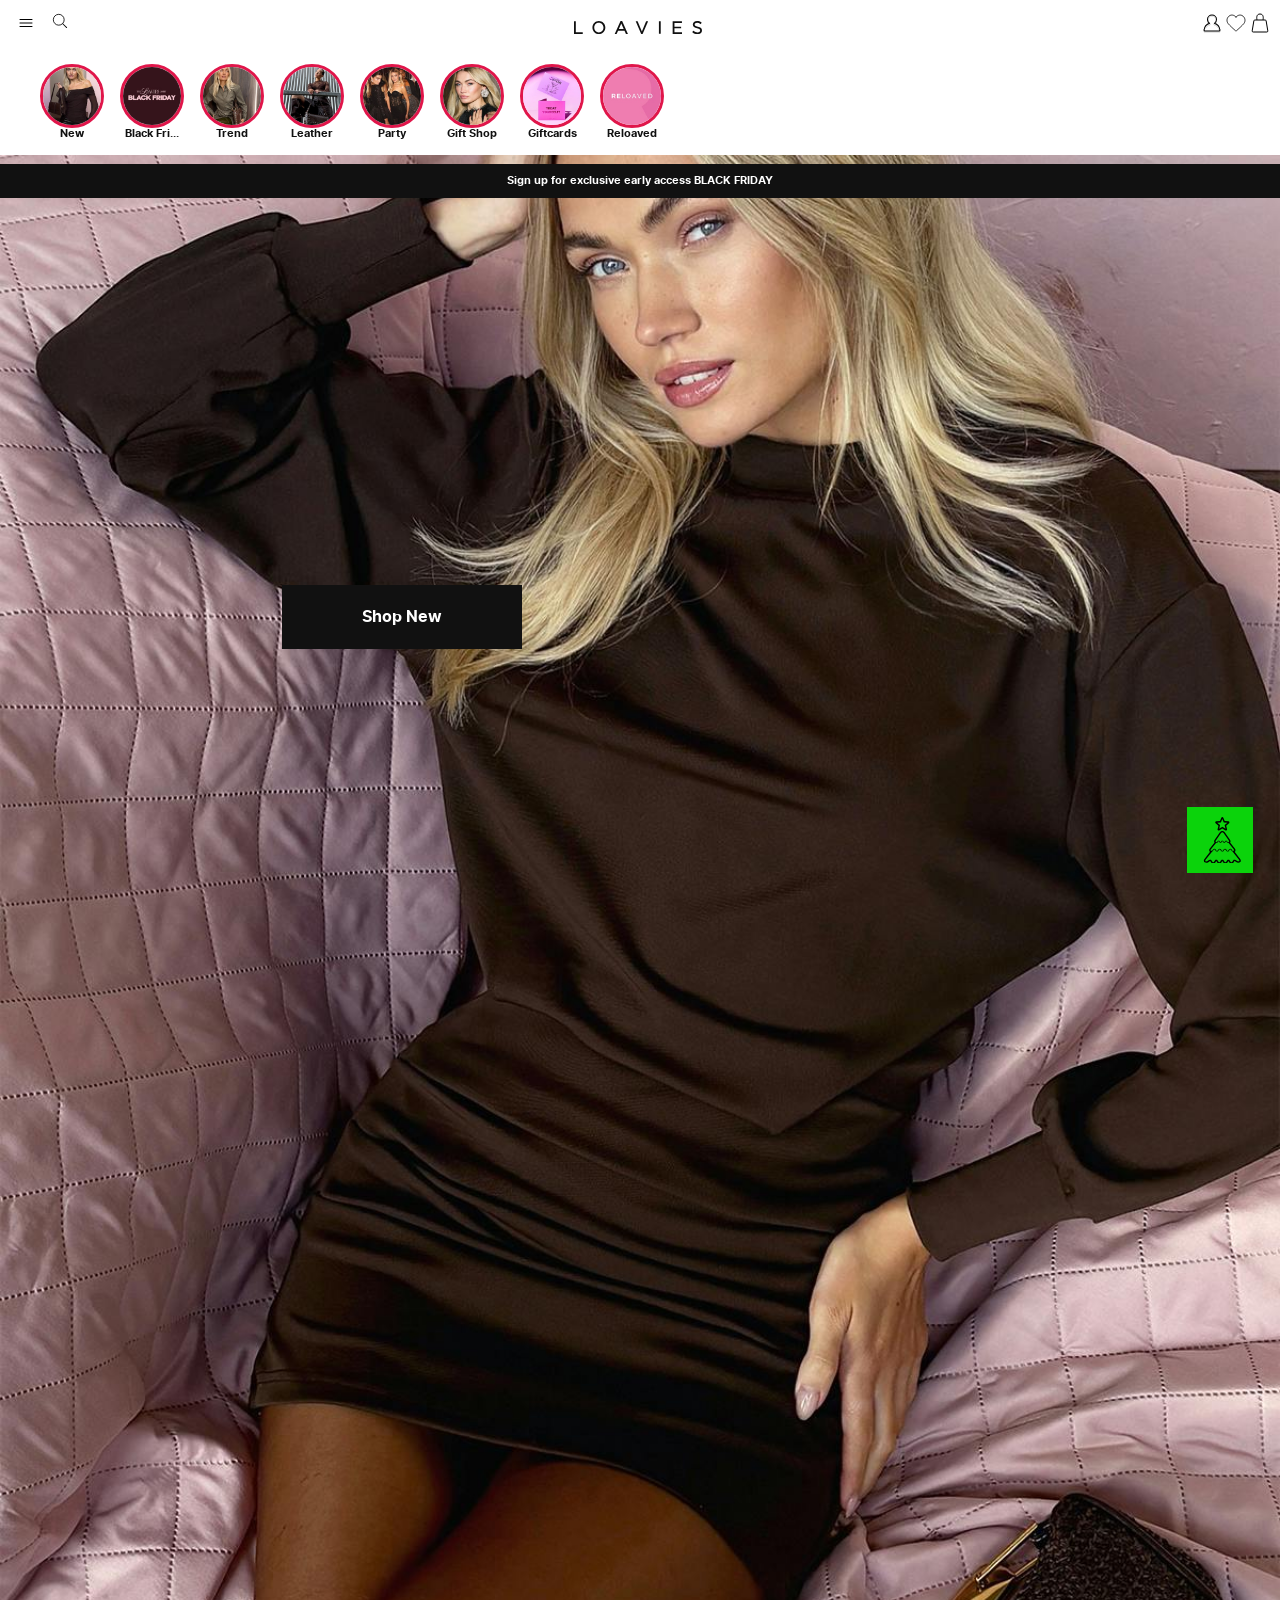
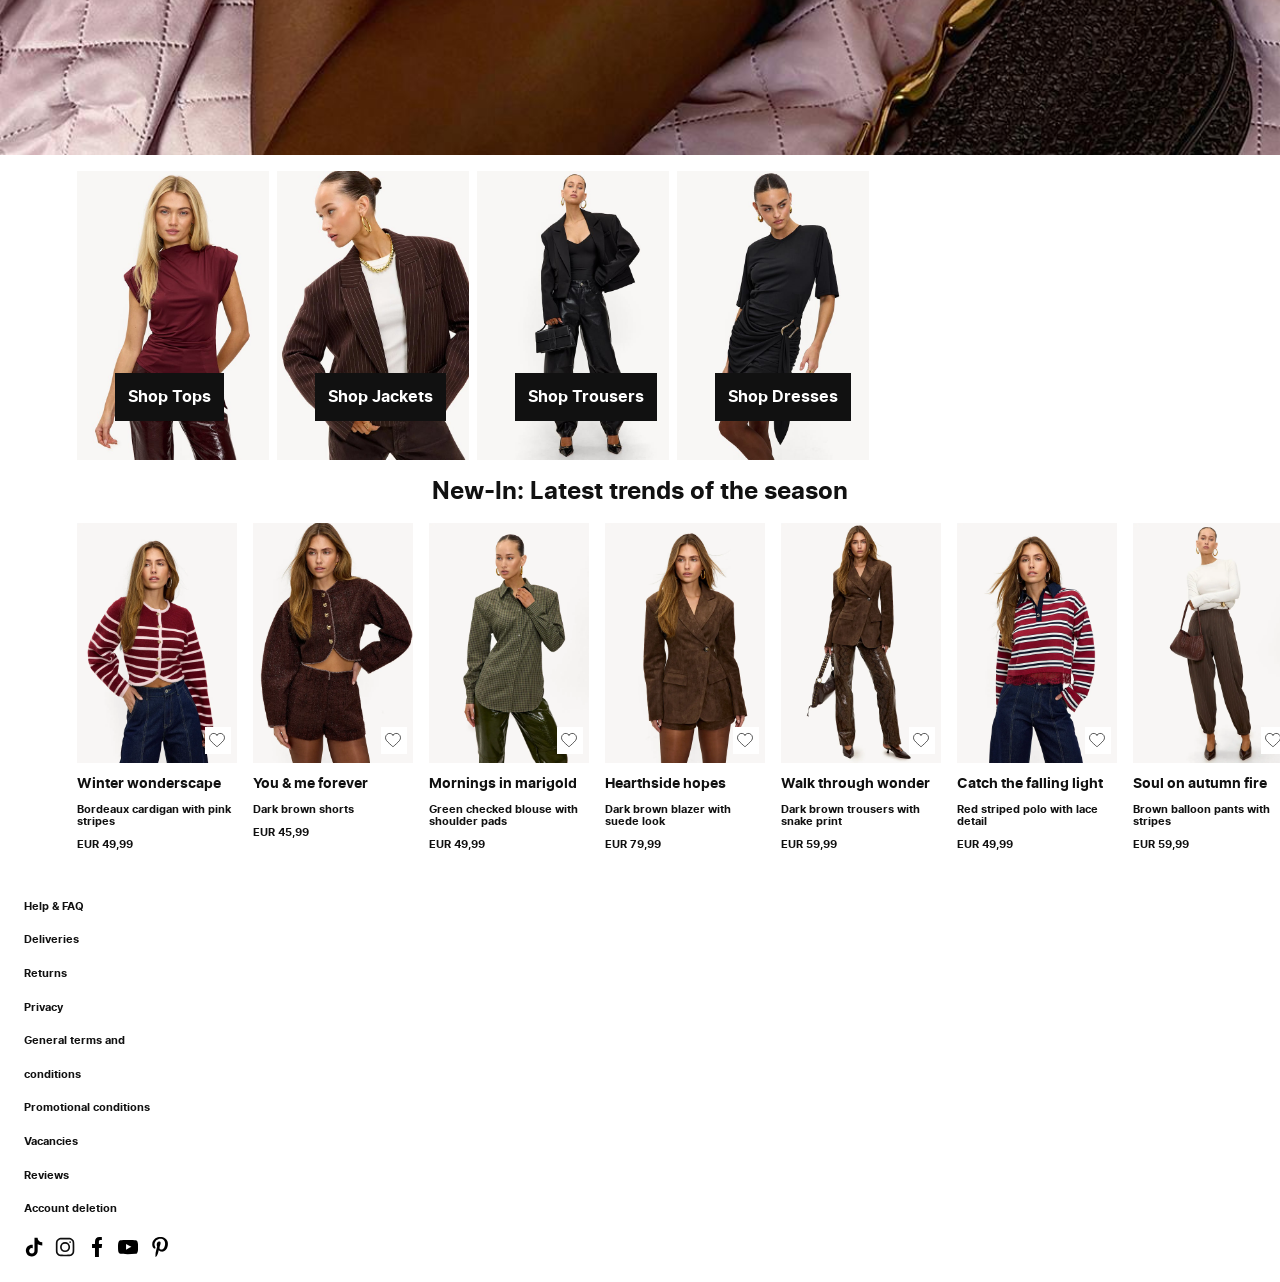
==== commit 6c22703a: "Add files via upload" ====
--- a/index.html
+++ b/index.html
@@ -1,5 +1,5 @@
 <!DOCTYPE html>
-<html lang="eng">
+<html lang="en">
 	
 <head>
 	<meta charset="UTF-8">
@@ -10,7 +10,7 @@
 
 	<link href="styles/style_algemeen.css" rel="stylesheet">
     <link href="styles/style_homepagina.css" rel="stylesheet">
-    <!-- <link href="/styles/style_partypagina.css" rel="stylesheet"> -->
+   
 
 	<link rel="icon" type="image/svg+xml" href="images/favicon_loavies_5.png">
 </head>
@@ -57,7 +57,19 @@
 				<li><a href="#">Deliveries</a></li>
 				<li><a href="#">Follow us on TikTok</a></li>
 			</ul>
+            <!-- Met hulp van Anne -->
+            <form action="perPageForm">
+                <label for="taal_keuze"></label>
+                <select name="per_page" id="per_page">
+                    <option value="English">English</option>
+                    <option value="Nederlands">Nederlands</option>
+                    <option value="Français">Français</option>
+                    <option value="Español">Español</option>
+                </select>
+            </form>
+            <!-- Einde hulp -->
 		</nav>
+
 			<!-- html code van de website zelf via inspecteren om het logo te krijgen -->
             <h1><a href="index.html">
                     <svg  xmlns="http://www.w3.org/2000/svg" viewBox="3 0 205 21" class="app-logo app-header__logo"><path fill="currentColor" d="M5.9.3H3v20.4h14v-2.8H5.9V.3zM42.8 0C37 0 32.5 4.6 32.5 10.5S36.9 21 42.8 21c5.8 0 10.4-4.6 10.4-10.5S48.7 
@@ -177,7 +189,7 @@
         <section>
             <h2>New-In: Latest trends of the season</h2>
             <ul>
-                <li>
+                <li aria-label="hartslag favorieten button">
                     <article>
                         <a href="#">
                             <img src="images/kleding_winter_wonderscape.png" alt="Bordeaux cardigan with pink stripes">
@@ -185,12 +197,12 @@
                             <p>Bordeaux cardigan with pink stripes</p>
                             <p><strong>EUR 49,99</strong></p>  
                         </a>
-                        <button> <!-- SVG title toevoegen !!! -->
-                            <svg xmlns="http://www.w3.org/2000/svg" fill="none" viewBox="0 0 24 24"><path stroke="#000" stroke-linecap="round" stroke-linejoin="round" stroke-width=".792" d="M12 6c-1.8-2.097-4.806-2.745-7.06-.825-2.255 1.92-2.573 5.131-.802 7.402 1.472 1.888 5.927 5.87 7.387 7.16.163.144.245.216.34.245a.456.456 0 0 0 .258 0c.095-.029.176-.1.34-.245 1.46-1.29 5.915-5.272 7.387-7.16 1.77-2.27 1.492-5.502-.802-7.402C16.755 3.275 13.8 3.903 12 6Z" clip-rule="evenodd"/><title>Favorieten button, hiermee kan je het kledingstuk aan je favorieten lijst toevoegen</title></svg>
-                        </button>
-                    </article>
-                </li>
-                <li>
+                        <button>
+                            <svg xmlns="http://www.w3.org/2000/svg" fill="none" viewBox="0 0 24 24"><path stroke="#000" stroke-linecap="round" stroke-linejoin="round" stroke-width=".792" d="M12 6c-1.8-2.097-4.806-2.745-7.06-.825-2.255 1.92-2.573 5.131-.802 7.402 1.472 1.888 5.927 5.87 7.387 7.16.163.144.245.216.34.245a.456.456 0 0 0 .258 0c.095-.029.176-.1.34-.245 1.46-1.29 5.915-5.272 7.387-7.16 1.77-2.27 1.492-5.502-.802-7.402C16.755 3.275 13.8 3.903 12 6Z" clip-rule="evenodd"/><title>Favorite button, can be used to like a clothing item</title></svg>
+                        </button>
+                    </article>
+                </li>
+                <li aria-label="hartslag favorieten button">
                     <article>
                         <a href="#">
                             <img src="images/kleding_you&me_forever.png" alt="Dark brown shorts">
@@ -199,11 +211,11 @@
                             <p><strong>EUR 45,99</strong></p>
                         </a>
                         <button>
-                            <svg xmlns="http://www.w3.org/2000/svg" fill="none" viewBox="0 0 24 24"><path stroke="#000" stroke-linecap="round" stroke-linejoin="round" stroke-width=".792" d="M12 6c-1.8-2.097-4.806-2.745-7.06-.825-2.255 1.92-2.573 5.131-.802 7.402 1.472 1.888 5.927 5.87 7.387 7.16.163.144.245.216.34.245a.456.456 0 0 0 .258 0c.095-.029.176-.1.34-.245 1.46-1.29 5.915-5.272 7.387-7.16 1.77-2.27 1.492-5.502-.802-7.402C16.755 3.275 13.8 3.903 12 6Z" clip-rule="evenodd"/><title>Favorieten button, hiermee kan je het kledingstuk aan je favorieten lijst toevoegen</title></svg>
-                        </button>
-                    </article>
-                </li>
-                <li>
+                            <svg xmlns="http://www.w3.org/2000/svg" fill="none" viewBox="0 0 24 24"><path stroke="#000" stroke-linecap="round" stroke-linejoin="round" stroke-width=".792" d="M12 6c-1.8-2.097-4.806-2.745-7.06-.825-2.255 1.92-2.573 5.131-.802 7.402 1.472 1.888 5.927 5.87 7.387 7.16.163.144.245.216.34.245a.456.456 0 0 0 .258 0c.095-.029.176-.1.34-.245 1.46-1.29 5.915-5.272 7.387-7.16 1.77-2.27 1.492-5.502-.802-7.402C16.755 3.275 13.8 3.903 12 6Z" clip-rule="evenodd"/><title>Favorite button, can be used to like a clothing item</title></svg>
+                        </button>
+                    </article>
+                </li>
+                <li aria-label="hartslag favorieten button">
                     <article>
                         <a href="#">
                             <img src="images/kleding_mornings_in_marigold.png" alt="Green checked blouse with shoulder pads">
@@ -212,11 +224,11 @@
                             <p><strong>EUR 49,99</strong></p>
                         </a>
                         <button>
-                            <svg xmlns="http://www.w3.org/2000/svg" fill="none" viewBox="0 0 24 24"><path stroke="#000" stroke-linecap="round" stroke-linejoin="round" stroke-width=".792" d="M12 6c-1.8-2.097-4.806-2.745-7.06-.825-2.255 1.92-2.573 5.131-.802 7.402 1.472 1.888 5.927 5.87 7.387 7.16.163.144.245.216.34.245a.456.456 0 0 0 .258 0c.095-.029.176-.1.34-.245 1.46-1.29 5.915-5.272 7.387-7.16 1.77-2.27 1.492-5.502-.802-7.402C16.755 3.275 13.8 3.903 12 6Z" clip-rule="evenodd"/><title>Favorieten button, hiermee kan je het kledingstuk aan je favorieten lijst toevoegen</title></svg>
-                        </button>
-                    </article>
-                </li>
-                <li>
+                            <svg xmlns="http://www.w3.org/2000/svg" fill="none" viewBox="0 0 24 24"><path stroke="#000" stroke-linecap="round" stroke-linejoin="round" stroke-width=".792" d="M12 6c-1.8-2.097-4.806-2.745-7.06-.825-2.255 1.92-2.573 5.131-.802 7.402 1.472 1.888 5.927 5.87 7.387 7.16.163.144.245.216.34.245a.456.456 0 0 0 .258 0c.095-.029.176-.1.34-.245 1.46-1.29 5.915-5.272 7.387-7.16 1.77-2.27 1.492-5.502-.802-7.402C16.755 3.275 13.8 3.903 12 6Z" clip-rule="evenodd"/><title>Favorite button, can be used to like a clothing item</title></svg>
+                        </button>
+                    </article>
+                </li>
+                <li aria-label="hartslag favorieten button">
                     <article>
                         <a href="#">
                             <img src="images/kleding_hearthside_hopes.png" alt="Dark brown blazer with suede look">
@@ -225,11 +237,11 @@
                             <p><strong>EUR 79,99</strong></p>
                         </a>
                         <button>
-                            <svg xmlns="http://www.w3.org/2000/svg" fill="none" viewBox="0 0 24 24"><path stroke="#000" stroke-linecap="round" stroke-linejoin="round" stroke-width=".792" d="M12 6c-1.8-2.097-4.806-2.745-7.06-.825-2.255 1.92-2.573 5.131-.802 7.402 1.472 1.888 5.927 5.87 7.387 7.16.163.144.245.216.34.245a.456.456 0 0 0 .258 0c.095-.029.176-.1.34-.245 1.46-1.29 5.915-5.272 7.387-7.16 1.77-2.27 1.492-5.502-.802-7.402C16.755 3.275 13.8 3.903 12 6Z" clip-rule="evenodd"/><title>Favorieten button, hiermee kan je het kledingstuk aan je favorieten lijst toevoegen</title></svg>
-                        </button>
-                    </article>
-                </li>
-                <li>
+                            <svg xmlns="http://www.w3.org/2000/svg" fill="none" viewBox="0 0 24 24"><path stroke="#000" stroke-linecap="round" stroke-linejoin="round" stroke-width=".792" d="M12 6c-1.8-2.097-4.806-2.745-7.06-.825-2.255 1.92-2.573 5.131-.802 7.402 1.472 1.888 5.927 5.87 7.387 7.16.163.144.245.216.34.245a.456.456 0 0 0 .258 0c.095-.029.176-.1.34-.245 1.46-1.29 5.915-5.272 7.387-7.16 1.77-2.27 1.492-5.502-.802-7.402C16.755 3.275 13.8 3.903 12 6Z" clip-rule="evenodd"/><title>Favorite button, can be used to like a clothing item</title></svg>
+                        </button>
+                    </article>
+                </li>
+                <li aria-label="hartslag favorieten button">
                     <article>
                         <a href="#">
                             <img src="images/kleding_walk_through_wonder.png" alt="Dark brown trousers with snake print">
@@ -238,11 +250,11 @@
                             <p><strong>EUR 59,99</strong></p>
                         </a>
                         <button>
-                            <svg xmlns="http://www.w3.org/2000/svg" fill="none" viewBox="0 0 24 24"><path stroke="#000" stroke-linecap="round" stroke-linejoin="round" stroke-width=".792" d="M12 6c-1.8-2.097-4.806-2.745-7.06-.825-2.255 1.92-2.573 5.131-.802 7.402 1.472 1.888 5.927 5.87 7.387 7.16.163.144.245.216.34.245a.456.456 0 0 0 .258 0c.095-.029.176-.1.34-.245 1.46-1.29 5.915-5.272 7.387-7.16 1.77-2.27 1.492-5.502-.802-7.402C16.755 3.275 13.8 3.903 12 6Z" clip-rule="evenodd"/><title>Favorieten button, hiermee kan je het kledingstuk aan je favorieten lijst toevoegen</title></svg>
-                        </button>
-                    </article>
-                </li>
-                <li>
+                            <svg xmlns="http://www.w3.org/2000/svg" fill="none" viewBox="0 0 24 24"><path stroke="#000" stroke-linecap="round" stroke-linejoin="round" stroke-width=".792" d="M12 6c-1.8-2.097-4.806-2.745-7.06-.825-2.255 1.92-2.573 5.131-.802 7.402 1.472 1.888 5.927 5.87 7.387 7.16.163.144.245.216.34.245a.456.456 0 0 0 .258 0c.095-.029.176-.1.34-.245 1.46-1.29 5.915-5.272 7.387-7.16 1.77-2.27 1.492-5.502-.802-7.402C16.755 3.275 13.8 3.903 12 6Z" clip-rule="evenodd"/><title>Favorite button, can be used to like a clothing item</title></svg>
+                        </button>
+                    </article>
+                </li>
+                <li aria-label="hartslag favorieten button">
                     <article>
                         <a href="#">
                             <img src="images/kleding_catch_the_falling_light.png" alt="Red striped polo with lace detail">
@@ -251,11 +263,11 @@
                             <p><strong>EUR 49,99</strong></p>
                         </a>
                         <button>
-                            <svg xmlns="http://www.w3.org/2000/svg" fill="none" viewBox="0 0 24 24"><path stroke="#000" stroke-linecap="round" stroke-linejoin="round" stroke-width=".792" d="M12 6c-1.8-2.097-4.806-2.745-7.06-.825-2.255 1.92-2.573 5.131-.802 7.402 1.472 1.888 5.927 5.87 7.387 7.16.163.144.245.216.34.245a.456.456 0 0 0 .258 0c.095-.029.176-.1.34-.245 1.46-1.29 5.915-5.272 7.387-7.16 1.77-2.27 1.492-5.502-.802-7.402C16.755 3.275 13.8 3.903 12 6Z" clip-rule="evenodd"/><title>Favorieten button, hiermee kan je het kledingstuk aan je favorieten lijst toevoegen</title></svg>
-                        </button>
-                    </article>
-                </li>
-                <li>
+                            <svg xmlns="http://www.w3.org/2000/svg" fill="none" viewBox="0 0 24 24"><path stroke="#000" stroke-linecap="round" stroke-linejoin="round" stroke-width=".792" d="M12 6c-1.8-2.097-4.806-2.745-7.06-.825-2.255 1.92-2.573 5.131-.802 7.402 1.472 1.888 5.927 5.87 7.387 7.16.163.144.245.216.34.245a.456.456 0 0 0 .258 0c.095-.029.176-.1.34-.245 1.46-1.29 5.915-5.272 7.387-7.16 1.77-2.27 1.492-5.502-.802-7.402C16.755 3.275 13.8 3.903 12 6Z" clip-rule="evenodd"/><title>Favorite button, can be used to like a clothing item</title></svg>
+                        </button>
+                    </article>
+                </li>
+                <li aria-label="hartslag favorieten button">
                     <article>
                         <a href="#">
                             <img src="images/kleding_soul_on_autumn_fire.png" alt="Brown balloon pants with stripes">
@@ -264,11 +276,11 @@
                             <p><strong>EUR 59,99</strong></p>
                         </a>
                         <button>
-                            <svg xmlns="http://www.w3.org/2000/svg" fill="none" viewBox="0 0 24 24"><path stroke="#000" stroke-linecap="round" stroke-linejoin="round" stroke-width=".792" d="M12 6c-1.8-2.097-4.806-2.745-7.06-.825-2.255 1.92-2.573 5.131-.802 7.402 1.472 1.888 5.927 5.87 7.387 7.16.163.144.245.216.34.245a.456.456 0 0 0 .258 0c.095-.029.176-.1.34-.245 1.46-1.29 5.915-5.272 7.387-7.16 1.77-2.27 1.492-5.502-.802-7.402C16.755 3.275 13.8 3.903 12 6Z" clip-rule="evenodd"/><title>Favorieten button, hiermee kan je het kledingstuk aan je favorieten lijst toevoegen</title></svg>
-                        </button>
-                    </article>
-                </li>
-                <li>
+                            <svg xmlns="http://www.w3.org/2000/svg" fill="none" viewBox="0 0 24 24"><path stroke="#000" stroke-linecap="round" stroke-linejoin="round" stroke-width=".792" d="M12 6c-1.8-2.097-4.806-2.745-7.06-.825-2.255 1.92-2.573 5.131-.802 7.402 1.472 1.888 5.927 5.87 7.387 7.16.163.144.245.216.34.245a.456.456 0 0 0 .258 0c.095-.029.176-.1.34-.245 1.46-1.29 5.915-5.272 7.387-7.16 1.77-2.27 1.492-5.502-.802-7.402C16.755 3.275 13.8 3.903 12 6Z" clip-rule="evenodd"/><title>Favorite button, can be used to like a clothing item</title></svg>
+                        </button>
+                    </article>
+                </li>
+                <li aria-label="hartslag favorieten button">
                     <article>
                         <a href="#">
                             <img src="images/kleding_never_letting_go.png" alt="Pink sweater">
@@ -277,11 +289,19 @@
                             <p><strong>EUR 49,99</strong></p>
                         </a>
                         <button>
-                            <svg xmlns="http://www.w3.org/2000/svg" fill="none" viewBox="0 0 24 24"><path stroke="#000" stroke-linecap="round" stroke-linejoin="round" stroke-width=".792" d="M12 6c-1.8-2.097-4.806-2.745-7.06-.825-2.255 1.92-2.573 5.131-.802 7.402 1.472 1.888 5.927 5.87 7.387 7.16.163.144.245.216.34.245a.456.456 0 0 0 .258 0c.095-.029.176-.1.34-.245 1.46-1.29 5.915-5.272 7.387-7.16 1.77-2.27 1.492-5.502-.802-7.402C16.755 3.275 13.8 3.903 12 6Z" clip-rule="evenodd"/><title>Favorieten button, hiermee kan je het kledingstuk aan je favorieten lijst toevoegen</title></svg>
-                        </button>
-                    </article>
-                </li>
-            </ul>
+                            <svg xmlns="http://www.w3.org/2000/svg" fill="none" viewBox="0 0 24 24"><path stroke="#000" stroke-linecap="round" stroke-linejoin="round" stroke-width=".792" d="M12 6c-1.8-2.097-4.806-2.745-7.06-.825-2.255 1.92-2.573 5.131-.802 7.402 1.472 1.888 5.927 5.87 7.387 7.16.163.144.245.216.34.245a.456.456 0 0 0 .258 0c.095-.029.176-.1.34-.245 1.46-1.29 5.915-5.272 7.387-7.16 1.77-2.27 1.492-5.502-.802-7.402C16.755 3.275 13.8 3.903 12 6Z" clip-rule="evenodd"/><title>Favorite button, can be used to like a clothing item</title></svg>
+                        </button>
+                    </article>
+                </li>
+            </ul>
+        </section>
+
+        <section>
+            <button aria-label="kerstMuziekToggle">
+                <svg xmlns="http://www.w3.org/2000/svg" xml:space="preserve" id="_x32_" fill="#000" version="1.1" viewBox="0 0 512 512"><g id="SVGRepo_iconCarrier"><style>.st0{fill:#000}</style><path d="m451.493 460.624-.016-.022-60.862-77.894c.226-.151.482-.263.707-.421l.016.007c.015-.007.015-.022.03-.03l.03-.015v-.008c5.658-3.836 9.164-10.186 9.208-17.123l.016-.075v-.241c-.076-7.139-3.22-13.541-7.719-19.214l-.014-.015-51.616-64.789c3.047-3.852 4.822-8.622 4.822-13.647v-.181c-.038-6.68-2.656-12.91-6.628-18.552l-57.096-80.738.022.038c-6.101-8.764-15.309-14.406-25.39-14.745-.022-.008-.301-.046-.843-.06-.037 0-.075-.008-.12-.008h-.075c-.06 0-.112.016-.165.016-.196 0-.407 0-.753.044-10.081.324-19.327 5.959-25.45 14.746l.015-.022-57.07 80.723c-3.964 5.604-6.567 11.804-6.62 18.439h-.016v.301c-.008 5.025 1.776 9.795 4.822 13.655l-51.594 64.585c-4.499 5.65-7.636 12.022-7.734 19.124h-.014v.36c.007 6.99 3.55 13.384 9.246 17.229.27.188.564.316.835.488l-60.945 78.022-.014.022c-4.379 5.658-7.418 12.007-7.501 19.026H53v.301c0 6.989 3.509 13.452 9.204 17.349l-.019-.008c.008.008.023.008.031.022.007 0 .015.008.022.016l.106.067-.091-.06c5.42 3.694 11.894 5.056 18.665 5.071l.557-.022v-.015c6.222-.083 11.706-1.791 16.205-4.025 6.845-3.453 11.788-7.802 15.745-10.419l.008-.008c2.024-1.37 3.746-2.347 5.236-2.934 1.474-.587 2.723-.843 4.206-.857l.684.09c.076.038.407.211 1.144.925.767.722 2.054 2.498 3.46 4.815 1.437 2.325 3.047 5.161 4.995 8.087l.045.076c2.008 2.957 4.574 6.274 8.336 9.05l-.038-.022c3.582 2.671 8.193 4.461 13.324 4.739l.474.113h1.127v-.008h.008l.09-.008v-.008c7.591-.052 13.76-3.618 17.8-7.786 5.77-5.989 8.659-12.669 11.246-16.296l.113-.158-.068.098c1.211-1.835 2.355-3.017 2.836-3.355l.504-.309.466-.044.67.09c.075.038.414.218 1.143.925.767.722 2.062 2.505 3.46 4.822 1.437 2.317 3.047 5.153 4.996 8.08l.045.076c2.009 2.957 4.574 6.274 8.335 9.05l-.037-.022c3.58 2.671 8.192 4.461 13.323 4.739l.474.113h1.128v-.008h.007l.091-.008v-.008c7.582-.052 13.752-3.618 17.792-7.786 5.771-5.989 8.66-12.669 11.247-16.296l.106-.158-.061.098c1.204-1.835 2.362-3.024 2.859-3.37l.489-.286.474-.052.655.09c.076.038.414.211 1.143.925.768.722 2.054 2.498 3.468 4.822 1.43 2.317 3.047 5.161 4.996 8.087l.03.046c2.008 2.964 4.582 6.289 8.351 9.073l-.038-.022c3.58 2.678 8.2 4.468 13.338 4.747l.474.106h1.113v-.008l.098-.008v-.008c7.584-.052 13.752-3.618 17.792-7.786 5.771-5.989 8.66-12.669 11.247-16.296l.106-.158-.06.098c1.211-1.835 2.362-3.031 2.851-3.37l.489-.286.474-.052.654.09c.083.038.422.218 1.144.925.775.722 2.062 2.505 3.46 4.815 1.437 2.325 3.047 5.161 4.995 8.087l.076.128-.038-.068c2.002 2.942 4.555 6.275 8.317 9.066l-.022-.022c3.58 2.678 8.193 4.468 13.331 4.747l.474.106h1.113v-.008l.098-.008v-.008c7.591-.052 13.76-3.618 17.807-7.786 5.763-5.989 8.652-12.669 11.24-16.296l.046-.06c1.218-1.835 2.362-3.017 2.843-3.355l.497-.309.526-.052c2.062.038 3.581.459 5.868 1.595l.016.016c3.25 1.58 7.584 5.183 13.106 8.938l.014.007c5.568 3.747 13.241 7.742 23.006 7.734 6.786-.015 13.256-1.377 18.687-5.085v.008s.016-.016.016-.023l.045-.022v-.008a20.997 20.997 0 0 0 9.163-17.078h.015l.016-.226v-.226c-.061-7.063-3.1-13.443-7.509-19.123zM181.486 265.302c.368-2.226 1.459-4.95 3.634-8.004l57.07-80.724c4.054-5.702 8.914-8.14 13.564-8.245l1.099.151.136-.046c1.309.098 2.618.406 3.926.911 1.392.534 2.753 1.309 4.093 2.324 1.662 1.272 3.287 2.799 4.777 4.898l57.1 80.73c2.062 2.904 3.182 5.522 3.604 7.681.135.715.202 1.384.202 2.009-.014.752-.256 1.317-.428 1.933-.174.61-.346 1.174-.677 1.708-.422.662-.903 1.294-1.64 1.874l-1.166.685-.888.518c-2.002.881-4.739 1.49-8.268 1.482-1.557-.038-2.346-.444-3.498-1.437-1.7-1.482-3.37-4.582-5.642-7.712-1.158-1.55-2.535-3.144-4.423-4.408-1.874-1.272-4.304-2.107-6.966-2.091-3.581-.038-6.643 1.512-8.704 3.453-3.115 2.911-4.815 6.425-6.635 8.794-.88 1.204-1.73 2.084-2.52 2.603-.805.519-1.498.783-2.678.798-1.558-.038-2.355-.444-3.498-1.437-1.7-1.482-3.37-4.582-5.65-7.712-1.159-1.55-2.536-3.144-4.431-4.408-1.874-1.272-4.303-2.107-6.966-2.091-3.574-.038-6.628 1.512-8.689 3.453-3.114 2.919-4.808 6.417-6.628 8.794-.888 1.196-1.73 2.076-2.528 2.603-.805.519-1.504.783-2.701.798-1.565-.038-2.355-.444-3.506-1.437-1.692-1.482-3.37-4.582-5.642-7.712-1.158-1.55-2.535-3.144-4.416-4.408-1.874-1.272-4.303-2.107-6.966-2.091-3.574-.038-6.636 1.512-8.697 3.453-3.114 2.919-4.808 6.425-6.628 8.794-.888 1.196-1.73 2.084-2.52 2.603-.805.519-1.498.783-2.686.798-3.551.008-6.312-.602-8.328-1.497l-2.009-1.181c-.534-.421-.82-.903-1.189-1.354a6.213 6.213 0 0 1-1.143-2.257c-.166-.617-.406-1.166-.422-1.918-.003-.519.073-1.091.171-1.678zm-54.205 96.657c.286-.971.745-2.039 1.384-3.197.271-.489.557-.978.895-1.498.481-.737.978-1.474 1.61-2.264l57.95-72.545c1.678.256 3.415.436 5.281.436 3.574.038 6.636-1.512 8.69-3.453 3.114-2.919 4.807-6.425 6.627-8.794.888-1.204 1.73-2.084 2.521-2.603.805-.519 1.504-.783 2.693-.797 1.549.038 2.34.436 3.49 1.429 1.693 1.49 3.37 4.589 5.642 7.712 1.158 1.557 2.535 3.152 4.423 4.416a12.38 12.38 0 0 0 6.974 2.092c3.581.038 6.643-1.512 8.704-3.453 3.122-2.912 4.823-6.425 6.635-8.794.888-1.204 1.738-2.084 2.528-2.603.798-.519 1.498-.783 2.679-.797 1.564.038 2.355.444 3.506 1.437 1.7 1.482 3.37 4.581 5.642 7.704 1.166 1.557 2.543 3.152 4.431 4.416 1.874 1.272 4.303 2.107 6.966 2.092 3.574.038 6.627-1.519 8.689-3.46 3.115-2.911 4.807-6.417 6.62-8.787.888-1.196 1.738-2.084 2.528-2.603.813-.519 1.505-.783 2.701-.797 1.558.038 2.347.444 3.49 1.437 1.7 1.482 3.37 4.581 5.643 7.704 1.166 1.557 2.542 3.144 4.431 4.416 1.873 1.272 4.302 2.107 6.966 2.092 1.866 0 3.612-.18 5.274-.444l57.939 72.725v-.007l.015.015c.196.241.301.459.482.692a26.044 26.044 0 0 1 1.971 2.994c.737 1.332 1.248 2.558 1.534 3.642.226.857.377 1.662.377 2.362-.016.106-.03.181-.046.279-.03 1.625-.888 3.257-2.332 4.258-.06.045-.09.09-.166.136-.587.406-1.339.782-2.242 1.113-.076.03-.166.052-.241.076-.933.324-2.016.602-3.295.797l-1.143.173c-.918.098-1.881.158-2.95.158-2.572-.045-4.152-.88-5.988-2.602-2.738-2.573-5.13-7.328-8.245-11.834-1.594-2.242-3.43-4.454-5.883-6.192a15.444 15.444 0 0 0-9.088-2.866c-4.717-.037-8.617 2.062-11.334 4.74-4.108 4.032-6.5 9.17-9.2 12.917-1.324 1.881-2.656 3.386-4.01 4.333-1.377.941-2.693 1.444-4.657 1.46-2.573-.046-4.146-.873-5.988-2.595-2.731-2.566-5.124-7.336-8.238-11.834-1.587-2.242-3.423-4.454-5.876-6.192a15.449 15.449 0 0 0-9.088-2.866c-4.717-.046-8.621 2.061-11.344 4.739-4.108 4.032-6.507 9.17-9.208 12.918-1.316 1.888-2.656 3.385-4.01 4.326-1.37.947-2.686 1.444-4.642 1.467-2.573-.046-4.145-.881-5.988-2.596-2.731-2.573-5.124-7.335-8.238-11.834-1.58-2.249-3.415-4.461-5.868-6.192a15.37 15.37 0 0 0-9.08-2.874c-4.724-.046-8.629 2.062-11.352 4.739-4.115 4.033-6.515 9.171-9.216 12.925-1.324 1.88-2.663 3.385-4.017 4.326-1.377.948-2.701 1.452-4.657 1.467-2.573-.045-4.146-.88-5.988-2.595-2.731-2.573-5.124-7.335-8.238-11.841-1.579-2.242-3.415-4.461-5.86-6.192a15.403 15.403 0 0 0-9.088-2.874c-4.724-.044-8.621 2.062-11.344 4.74-4.108 4.032-6.508 9.178-9.201 12.924-1.324 1.881-2.663 3.386-4.017 4.333-1.369.94-2.693 1.444-4.649 1.46-1.053 0-2.008-.068-2.927-.166l-1.083-.158a18.119 18.119 0 0 1-3.37-.805c-.06-.023-.136-.046-.196-.068-.94-.339-1.715-.73-2.332-1.151-.046-.03-.068-.06-.106-.09-1.459-1.008-2.317-2.648-2.355-4.243-.007-.113-.03-.203-.037-.316.002-.811.19-1.744.49-2.745zm63.796 123.033.143.136.008.007-.151-.143zm252.471-4.89c-.03 1.708-.918 3.386-2.408 4.423-.045.038-.075.076-.135.113-.843.594-1.986 1.099-3.356 1.497-.466.151-.993.256-1.535.369-1.46.294-3.099.489-5.056.496-1.67-.007-3.205-.248-4.694-.602a16.475 16.475 0 0 1-1.34-.391 23.797 23.797 0 0 1-3.129-1.189c-.467-.218-.933-.406-1.384-.647-.557-.286-1.098-.609-1.655-.94-.602-.362-1.219-.715-1.821-1.114a53.365 53.365 0 0 1-1.91-1.294c-.512-.361-1.023-.707-1.52-1.068-.933-.677-1.866-1.354-2.813-2.046-.693-.512-1.414-1.008-2.122-1.505-.497-.354-.963-.707-1.474-1.046-.18-.128-.376-.233-.572-.354a39.443 39.443 0 0 0-1.716-1.068 36.757 36.757 0 0 0-2.287-1.332c-.24-.136-.466-.294-.722-.429a30.709 30.709 0 0 0-7.026-2.558c-.376-.082-.753-.166-1.144-.233-1.505-.278-3.054-.482-4.679-.474h-.06c-1.113 0-2.227.15-3.325.361-.346.068-.662.158-.993.248-.392.098-.783.158-1.159.286-.407.136-.752.331-1.128.497-.271.12-.542.226-.813.354-.933.474-1.806.985-2.558 1.519l-.03.03a18.993 18.993 0 0 0-2.543 2.197c-.226.226-.391.482-.602.707a36.587 36.587 0 0 0-1.64 1.964 41.43 41.43 0 0 0-1.43 1.88c-.12.166-.24.309-.36.474-.301.451-.557.903-.858 1.362a92.025 92.025 0 0 0-1.745 2.776c-.587.978-1.144 1.91-1.716 2.836-.376.639-.767 1.226-1.143 1.828a46.265 46.265 0 0 1-1.188 1.798c-.406.595-.828 1.114-1.249 1.648-.392.489-.767.97-1.174 1.406-.662.7-1.309 1.362-1.986 1.858-.045.038-.12.06-.166.098a9.94 9.94 0 0 1-2.046 1.091c-.21.09-.436.166-.677.234a9.166 9.166 0 0 1-2.693.429c-1.369-.023-2.475-.317-3.521-.753-.324-.136-.617-.316-.918-.497-.729-.406-1.436-.932-2.144-1.572-.316-.293-.647-.564-.963-.895a25.456 25.456 0 0 1-1.166-1.406c-.399-.504-.805-1.008-1.204-1.587a46.288 46.288 0 0 1-1.339-2.047 86.827 86.827 0 0 1-1.008-1.595c-.654-1.083-1.324-2.189-2.016-3.325a73.806 73.806 0 0 0-.617-1.031c-.21-.339-.444-.669-.654-1.001-.354-.557-.677-1.106-1.046-1.655-.106-.15-.234-.293-.338-.444-.444-.654-.963-1.286-1.468-1.926a30.514 30.514 0 0 0-1.651-1.964c-.233-.248-.391-.511-.632-.752l-.031-.03a23.465 23.465 0 0 0-2.4-2.062l-.022-.022c-.798-.595-1.686-1.106-2.618-1.565-.113-.061-.195-.135-.308-.188-.173-.082-.368-.105-.542-.18-.76-.331-1.55-.587-2.377-.805-.294-.075-.572-.158-.865-.218a16.717 16.717 0 0 0-2.987-.331c-.098 0-.196-.03-.293-.03H322.474c-1.105 0-2.219.15-3.325.361-.339.068-.662.158-.993.248-.384.098-.783.158-1.151.286-.233.083-.376.226-.602.316-1.339.527-2.61 1.166-3.738 1.964-.046.03-.113.053-.158.083l-.052.037a20.392 20.392 0 0 0-2.528 2.197c-.218.226-.391.489-.609.722a30.28 30.28 0 0 0-1.61 1.926c-.496.632-.993 1.256-1.452 1.911-.113.158-.241.301-.354.466-.309.451-.572.903-.858 1.362a92.025 92.025 0 0 0-1.745 2.776c-.587.978-1.151 1.91-1.716 2.836-.384.639-.768 1.226-1.159 1.828a53.042 53.042 0 0 1-1.173 1.798c-.407.587-.82 1.099-1.234 1.618-.392.504-.79 1-1.204 1.444-.655.707-1.309 1.369-1.986 1.858-.03.022-.068.038-.098.06a9.782 9.782 0 0 1-2.099 1.121c-.218.09-.444.166-.677.234a9.156 9.156 0 0 1-2.686.429c-1.377-.023-2.475-.317-3.52-.753-.339-.136-.633-.324-.941-.497a11.766 11.766 0 0 1-2.137-1.572c-.324-.293-.646-.564-.963-.895-.39-.421-.782-.91-1.166-1.399-.399-.512-.805-1.023-1.218-1.61a52.077 52.077 0 0 1-1.242-1.896c-.384-.602-.767-1.189-1.151-1.82l-2.001-3.295a72.258 72.258 0 0 0-.587-.978c-.188-.301-.399-.602-.594-.903-.368-.579-.714-1.166-1.098-1.746-.106-.158-.241-.3-.354-.466-.444-.64-.956-1.264-1.452-1.896a32.35 32.35 0 0 0-1.67-1.986c-.234-.241-.392-.504-.632-.745l-.015-.014c-.715-.7-1.505-1.4-2.385-2.054-.014-.015-.022-.03-.038-.038-.798-.595-1.685-1.106-2.618-1.572-.113-.053-.196-.128-.308-.181-.173-.082-.369-.105-.542-.18-.76-.331-1.55-.587-2.377-.805-.294-.075-.572-.158-.865-.218a16.734 16.734 0 0 0-2.994-.331c-.09 0-.188-.03-.286-.03H255.947c-1.106 0-2.219.15-3.326.361-.338.068-.662.158-.993.248-.384.098-.782.158-1.151.286-.232.083-.376.226-.602.316-1.339.527-2.611 1.166-3.738 1.964-.046.03-.113.053-.159.083l-.082.06s0 .008-.008.008a19.726 19.726 0 0 0-2.49 2.166c-.211.218-.376.467-.579.692a28.974 28.974 0 0 0-1.7 2.032c-.459.587-.926 1.166-1.354 1.776-.128.18-.278.338-.399.526-.338.497-.624.994-.948 1.498-.519.82-1.038 1.617-1.534 2.43-.64 1.061-1.242 2.076-1.851 3.077-.376.625-.752 1.196-1.128 1.79a65.18 65.18 0 0 1-1.188 1.806c-.407.587-.82 1.099-1.234 1.618-.391.504-.79 1-1.203 1.444-.655.707-1.31 1.369-1.987 1.858-.03.022-.067.038-.097.06a9.782 9.782 0 0 1-2.099 1.121c-.218.09-.444.166-.677.234a9.149 9.149 0 0 1-2.685.429c-1.377-.023-2.475-.317-3.528-.753-.324-.136-.625-.324-.926-.497a11.768 11.768 0 0 1-2.144-1.579c-.324-.286-.647-.557-.955-.888a23.617 23.617 0 0 1-1.196-1.429c-.391-.497-.782-.978-1.173-1.55a55.407 55.407 0 0 1-1.286-1.956c-.392-.617-.783-1.226-1.174-1.874-.594-.978-1.189-1.963-1.813-2.987-.241-.406-.474-.797-.722-1.203-.24-.376-.504-.753-.744-1.128-.324-.512-.625-1.023-.956-1.52-.098-.143-.218-.27-.316-.414-.458-.669-.993-1.323-1.512-1.978a28.367 28.367 0 0 0-1.632-1.942c-.226-.248-.392-.511-.632-.752l.06.052-.09-.082a23.465 23.465 0 0 0-2.4-2.062l-.023-.022c-.798-.595-1.685-1.106-2.618-1.565-.113-.061-.196-.135-.309-.188-.172-.082-.368-.105-.542-.18a16.317 16.317 0 0 0-2.377-.805c-.293-.075-.572-.158-.865-.218a16.724 16.724 0 0 0-2.994-.331c-.091 0-.188-.03-.286-.03H189.416c-1.106 0-2.219.15-3.326.361-.338.068-.662.158-.993.248-.384.098-.782.158-1.151.286-.406.136-.752.331-1.128.497-.27.12-.549.226-.812.354-.941.474-1.814.985-2.566 1.519l-.03.03a19.496 19.496 0 0 0-2.542 2.197c-.219.226-.384.482-.595.707a34.109 34.109 0 0 0-1.648 1.964c-.488.624-.978 1.241-1.429 1.88-.112.166-.24.309-.354.474-.308.451-.572.903-.857 1.362a94.116 94.116 0 0 0-1.746 2.776c-.594.978-1.151 1.91-1.715 2.836-.384.639-.768 1.226-1.152 1.828-.39.617-.782 1.219-1.181 1.798-.414.595-.835 1.114-1.249 1.648-.392.489-.775.97-1.181 1.406-.662.707-1.324 1.377-1.994 1.866-.03.022-.06.038-.082.052a9.758 9.758 0 0 1-2.122 1.128c-.218.09-.437.166-.662.234a9.26 9.26 0 0 1-2.701.429c-1.377-.023-2.482-.317-3.528-.753-.324-.136-.616-.316-.918-.489a12.44 12.44 0 0 1-2.182-1.602c-.301-.278-.602-.526-.895-.843a20.17 20.17 0 0 1-1.272-1.527 23.64 23.64 0 0 1-1.091-1.437 47.44 47.44 0 0 1-1.429-2.175c-.308-.488-.617-.955-.925-1.466-.715-1.174-1.444-2.378-2.197-3.611-.166-.271-.316-.535-.482-.805-.158-.256-.338-.504-.496-.76-.399-.632-.775-1.271-1.196-1.896-.113-.165-.248-.316-.361-.474-.444-.639-.948-1.256-1.437-1.888a29.32 29.32 0 0 0-1.686-1.986c-.225-.241-.384-.504-.624-.745l-.015-.014a23.17 23.17 0 0 0-2.384-2.054c-.016-.015-.023-.03-.038-.038-.797-.595-1.692-1.106-2.618-1.572-.112-.053-.195-.128-.308-.181-.173-.082-.368-.105-.542-.18-.76-.331-1.55-.587-2.377-.805-.294-.075-.572-.158-.865-.218a16.717 16.717 0 0 0-2.987-.331c-.098 0-.196-.03-.294-.03h-.112c-1.625 0-3.16.196-4.657.467-.399.075-.783.15-1.174.24-1.437.331-2.829.73-4.138 1.249-.008 0-.015 0-.022.008-.03.008-.052.03-.083.038a32.41 32.41 0 0 0-2.798 1.279c-.181.09-.324.226-.504.316a56.003 56.003 0 0 0-4.762 2.844l.014-.008c-.745.504-1.437 1.016-2.152 1.527-2.166 1.55-4.228 3.062-6.274 4.476-.511.354-1.023.714-1.534 1.046-.527.339-1.046.639-1.565.948-.624.376-1.249.737-1.881 1.068-.429.226-.857.407-1.286.602-1.038.481-2.106.88-3.197 1.219-.422.12-.835.262-1.272.36-1.459.347-2.971.587-4.589.595-.044 0-.09.014-.142.014-4.778-.007-7.99-1-9.946-2.37-.518-.384-.767-.797-1.113-1.203a5.37 5.37 0 0 1-1.083-1.994c-.143-.519-.354-.993-.376-1.64 0-.82.196-1.783.496-2.806.331-1.121.835-2.347 1.618-3.701.196-.346.451-.715.684-1.076.444-.7.888-1.392 1.468-2.122l69.994-89.623 1.55-1.986a16.184 16.184 0 0 0 6.327-3.822c4.115-4.032 6.507-9.178 9.208-12.924 1.316-1.88 2.656-3.386 4.01-4.333 1.369-.94 2.693-1.444 4.649-1.46 2.581.038 4.153.873 5.989 2.588 2.73 2.573 5.123 7.328 8.238 11.834 1.587 2.242 3.415 4.461 5.868 6.199a15.459 15.459 0 0 0 9.072 2.881c4.732.038 8.637-2.061 11.361-4.739 4.114-4.032 6.515-9.178 9.215-12.924 1.324-1.881 2.663-3.386 4.018-4.333 1.377-.941 2.693-1.444 4.657-1.46 2.581.038 4.153.873 5.989 2.588 2.731 2.566 5.123 7.328 8.238 11.827 1.588 2.25 3.416 4.461 5.868 6.199a15.417 15.417 0 0 0 9.072 2.881c4.725.038 8.622-2.062 11.345-4.747 4.108-4.025 6.507-9.164 9.208-12.91 1.316-1.888 2.655-3.385 4.01-4.334 1.377-.94 2.693-1.444 4.649-1.459 2.581.037 4.161.872 6.003 2.588 2.731 2.565 5.124 7.328 8.238 11.827 1.587 2.242 3.415 4.453 5.868 6.191a15.417 15.417 0 0 0 9.072 2.881c4.725.038 8.629-2.062 11.353-4.739 4.115-4.033 6.508-9.171 9.208-12.925 1.32-1.88 2.652-3.378 4.006-4.326 1.369-.941 2.685-1.444 4.641-1.46 2.581.038 4.161.873 6.004 2.588 2.731 2.566 5.124 7.328 8.245 11.826 1.58 2.242 3.416 4.461 5.869 6.199 1.218.873 2.663 1.504 4.198 1.994l71.424 91.413-.016-.015a25.523 25.523 0 0 1 2.603 4.084c.677 1.34 1.204 2.603 1.444 3.687.15.707.226 1.354.226 1.956-.016.113-.03.196-.046.301z" class="st0"/><path d="M372.395 479.244c.015-.008.015-.015.015-.015.015-.022.03-.037.03-.037l-.045.052zM305.887 479.244c.008-.008.008-.015.015-.015a.117.117 0 0 1 .03-.052l-.045.067zM239.353 479.244c.008-.008.008-.015.014-.015a.129.129 0 0 1 .031-.052l-.045.067zM182.516 68.318l31.107 26.406-9.652 39.647c-.218.881-.33 1.806-.33 2.723a11.588 11.588 0 0 0 4.762 9.344 11.537 11.537 0 0 0 6.801 2.212c2.092 0 4.161-.572 5.989-1.662l.128-.082 34.681-21.396 34.712 21.418a11.492 11.492 0 0 0 6.071 1.722c2.4 0 4.755-.744 6.748-2.166l.046-.038a11.57 11.57 0 0 0 4.453-12.022l-.015-.053-9.645-39.647 31.108-26.406a11.615 11.615 0 0 0 4.078-8.817 11.56 11.56 0 0 0-10.668-11.518l-40.707-3.084-15.499-37.737c-1.79-4.356-5.98-7.146-10.683-7.162a11.561 11.561 0 0 0-10.69 7.155l-15.505 37.743-40.685 3.084c-4.702.376-8.652 3.483-10.118 7.952a11.566 11.566 0 0 0 3.506 12.368l.007.016zm55.566-8.592h.007l2.355-.181.895-2.174s.015-.014.015-.022l14.639-35.653 15.543 37.849 2.377.181 38.444 2.911-31.198 26.489.556 2.294v.015l9.11 37.458-34.824-21.486-2.625 1.618-32.214 19.868 5.958-24.495 3.716-15.272-3.618-3.077-27.572-23.412 38.436-2.911z" class="st0"/></g></svg>
+                <audio aria-label="kerstMuziek" src="audio/jingle_bells_instrumental.mp3" loop></audio>
+                <!-- link naar de audio: https://www.youtube.com/watch?v=R1gskElaLNo&list=RDR1gskElaLNo&start_radio=1 -->
+            </button>
         </section>
     </main>
 
@@ -300,40 +320,40 @@
 				<li><a href="#">Account deletion</a></li>
             </ul>
 
-            <ul>
-				<li>
-					<a href="#">
+            <ul> <!-- Link openen in een nieuw tabblad. Bron:https://kinsta.com/nl/blog/zo-maak-je-een-link-klikbaar/#:~:text=Link%20openen%20in%20nieuw%20tabblad%20met%20HTML&text=Vervang%20%E2%80%9CLink%20Text%E2%80%9D%20door%20de,nieuw%20tabblad%20te%20laten%20openen. -->
+				<li>
+					<a href="https://www.tiktok.com/@loavies" target="_blank" rel="noreferrer noopener">
                         <svg xmlns="http://www.w3.org/2000/svg" viewBox="0 0 32 32"><path d="M16.656 1.029c1.637-.025 3.262-.012 4.886-.025a7.762 7.762 0 0 0 2.189 5.213l-.002-.002A8.77 8.77 0 0 0 29 8.45l.028.002v5.036a13.327 13.327 0 0 1-5.331-1.247l.082.034a15.385 15.385 0 0 1-2.077-1.196l.052.034c-.012 3.649.012 7.298-.025 10.934a9.513 9.513 0 0 1-1.707 4.954l.02-.031c-1.652 2.366-4.328 3.919-7.371 4.011h-.014a9.071 9.071 0 0 1-5.139-1.31l.04.023C5.05 28.185 3.32 25.603 3 22.6l-.004-.041a23.163 23.163 0 0 1-.012-1.862c.49-4.779 4.494-8.476 9.361-8.476.547 0 1.083.047 1.604.136l-.056-.008c.025 1.849-.05 3.699-.05 5.548a4.29 4.29 0 0 0-5.465 2.619l-.009.03c-.133.427-.21.918-.21 1.426 0 .206.013.41.037.61l-.002-.024a4.26 4.26 0 0 0 4.382 3.586h-.009a4.198 4.198 0 0 0 3.451-1.994l.01-.018c.267-.372.45-.822.511-1.311l.001-.014c.125-2.237.075-4.461.087-6.698.012-5.036-.012-10.06.025-15.083z"/><title>TikTok icon, This will take you to Loavies' TikTok page.</title></svg>
                     </a>
                 </li>
                 <li>    
-					<a href="#">
+					<a href="https://www.instagram.com/loavies/" target="_blank" rel="noreferrer noopener">
                         <svg xmlns="http://www.w3.org/2000/svg" fill="none" viewBox="0 0 24 24"><g fill="#0F0F0F"><path fill-rule="evenodd" d="M12 18a6 6 0 1 0 0-12 6 6 0 0 0 0 12Zm0-2a4 4 0 1 0 0-8 4 4 0 0 0 0 8Z" clip-rule="evenodd"/><path d="M18 5a1 1 0 1 0 0 2 1 1 0 0 0 0-2Z"/><path fill-rule="evenodd" d="M1.654 4.276C1 5.56 1 7.24 1 10.6v2.8c0 3.36 0 5.04.654 6.324a6 6 0 0 0 2.622 2.622C5.56 23 7.24 23 10.6 23h2.8c3.36 0 5.04 0 6.324-.654a6 6 0 0 0 2.622-2.622C23 18.44 23 16.76 23 13.4v-2.8c0-3.36 0-5.04-.654-6.324a6 6 0 0 0-2.622-2.622C18.44 1 16.76 1 13.4 1h-2.8c-3.36 0-5.04 0-6.324.654a6 6 0 0 0-2.622 2.622ZM13.4 3h-2.8c-1.713 0-2.878.002-3.778.075-.877.072-1.325.202-1.638.361a4 4 0 0 0-1.748 1.748c-.16.313-.29.761-.36 1.638C3.001 7.722 3 8.887 3 10.6v2.8c0 1.713.002 2.878.075 3.778.072.877.202 1.325.361 1.638a4 4 0 0 0 1.748 1.748c.313.16.761.29 1.638.36.9.074 2.065.076 3.778.076h2.8c1.713 0 2.878-.002 3.778-.075.877-.072 1.325-.202 1.638-.361a4 4 0 0 0 1.748-1.748c.16-.313.29-.761.36-1.638.074-.9.076-2.065.076-3.778v-2.8c0-1.713-.002-2.878-.075-3.778-.072-.877-.202-1.325-.361-1.638a4 4 0 0 0-1.748-1.748c-.313-.16-.761-.29-1.638-.36C16.278 3.001 15.113 3 13.4 3Z" clip-rule="evenodd"/></g><title>Instagram icon, This will take you to Loavies' Instagram page.</title></svg>
                     </a>
                 </li>
                 <li>
-					<a href="#">
+					<a href="https://www.facebook.com/Loavies/" target="_blank" rel="noreferrer noopener">
                         <svg xmlns="http://www.w3.org/2000/svg" viewBox="-5 0 20 20"><path fill="#000" fill-rule="evenodd" d="M6.821 20v-9h2.733L10 7H6.821V5.052C6.821 4.022 6.848 3 8.287 3h1.458V.14c0-.043-1.253-.14-2.52-.14C4.58 0 2.924 1.657 2.924 4.7V7H0v4h2.923v9h3.898Z"/><title>Facebook icon, This will take you to Loavies' Facebook page.</title></svg>
                     </a>
                 </li>
                 <li>
-					<a href="#">
+					<a href="https://www.youtube.com/channel/UC9F7zhLFcG_INCUmBkb0hEA" target="_blank" rel="noreferrer noopener">
                         <svg xmlns="http://www.w3.org/2000/svg" viewBox="0 -3 20 20"><path fill="#000" fill-rule="evenodd" d="M7.988 9.586V3.974c1.993.938 3.536 1.843 5.36 2.82-1.505.834-3.367 1.77-5.36 2.792m11.103-8.403c-.344-.453-.93-.805-1.553-.922-1.833-.348-13.267-.349-15.099 0-.5.094-.945.32-1.328.673C-.5 2.429.005 10.452.393 11.75c.164.562.375.968.64 1.235.343.352.812.594 1.351.703 1.51.312 9.284.486 15.122.047a2.62 2.62 0 0 0 1.39-.712c1.49-1.49 1.388-9.962.195-11.841"/><title>YouTube icon, This will take you to Loavies' YouTube page.</title></svg>
                     </a>
                 </li>
                 <li>
-					<a href="#">
+					<a href="https://nl.pinterest.com/LOAVIES/" target="_blank" rel="noreferrer noopener">
                         <svg xmlns="http://www.w3.org/2000/svg" xml:space="preserve" viewBox="0 0 512 512"><path d="M220.646 338.475c-13.423 70.35-29.804 137.794-78.346 173.025-14.996-106.33 21.994-186.188 39.173-270.971-29.293-49.292 3.518-148.498 65.285-124.059 76.001 30.066-65.809 183.279 29.38 202.417 99.405 19.974 139.989-172.476 78.359-235.054-89.063-90.372-259.244-2.058-238.322 127.328 5.09 31.626 37.765 41.22 13.062 84.884-57.001-12.65-74.005-57.6-71.822-117.533 3.53-98.108 88.141-166.787 173.024-176.293C337.779-9.795 438.52 41.617 452.43 142.595c15.67 113.978-48.442 237.412-163.23 228.529-31.115-2.42-44.177-17.841-68.554-32.649z" style="display:inline"/><title>Pinterest icon, This will take you to Loavies' Pinterest page.</title></svg>
                     </a>
 				</li>
-			</ul>
+			</ul> <!-- Einde hulp -->
 		</nav>
 
     </footer>
 
 	<script defer src="scripts/script_algemeen.js"></script>
 	<script defer src="scripts/script_party.js"></script>
-	<!-- <script defer src="scripts/script_party.js"></script> -->
+
 </body>
 	
 </html>
--- a/styles/style_algemeen.css
+++ b/styles/style_algemeen.css
@@ -31,6 +31,13 @@
 	--background-party-outfit-kopen: #eee;
 	--color-button:#111;
 	--color-text-button:#ffffff;
+	--toegankelijkheid-background-color:pink;
+	--toegankelijkheid-outline-color:#e0164a;
+	--toegankelijkheid-active-text-color: #434343;
+	--hart-kleur: #c00000;
+
+	--whitespace:clamp(1.25em, 5vw, 2em);
+	--kerst-button: rgb(11, 211, 11);
 
 }
 
@@ -44,8 +51,16 @@
 		--background-party-outfit-kopen: #434343;
 		--color-button:#ffffff;
 		--color-text-button:#111;
+		--toegankelijkheid-background-color:#e0164a;
+		--toegankelijkheid-outline-color:pink;
+		--toegankelijkheid-active-text-color: #6b6b6b;
+		--hart-kleur: #c00000;
+
+		--whitespace:clamp(1.25em, 5vw, 2em);
 	}
 }
+
+
 
 
 
@@ -93,6 +108,7 @@
 button {
 	appearance: none;
 	border: none;
+	background-color: var(--background-color);
 }
 
 
@@ -156,6 +172,10 @@
 	display:flex;
 }
 
+menu li button{
+	background-color:var(--background-color) ;
+}
+
 /* Hamburger menu */
 header menu {
 	margin:0;
@@ -174,12 +194,13 @@
 }
 
 header nav{
-	display: flex;
+	display: grid;
 	background-color: var(--background-color);
 	font-family: var(--text-bold);
 	font-size: 0.9em;
 	line-height: 250%;
 	
+
 	position:fixed;
 	top:0;
 	bottom:0;
@@ -189,6 +210,8 @@
 	translate: -100% 0;
 	
 	transition:0.5s;
+
+	overflow-y:auto ;
 }
 
 header img{
@@ -226,6 +249,21 @@
 header nav > a {
 	font-size: 8em;
 }
+
+header nav form{
+	display: flex;
+	font-family: "inherit", sans-serif;
+
+}
+
+header nav form select{
+	display: flex;
+	font-family: "inherit", sans-serif;
+	height: 2em;
+	margin: 1em;
+	width:30em;
+}
+
 /* Hamburger menu einde */
 
 
@@ -246,7 +284,8 @@
 }
 
 footer ul {
-	padding:0 0 0 30%;
+	padding:0 0 0 15%;
+	line-height: 300%;
 }
 
 footer li {
@@ -260,7 +299,7 @@
 footer nav ul:nth-of-type(1) {
 	display:flex;
 	flex-direction: column;
-	line-height: 150%;
+	line-height: 300%;
 }
 
 footer nav ul:nth-of-type(2) {
@@ -269,40 +308,84 @@
 	gap: 1em;
 }
 
+
 .visually-hidden{
-	position: absolute;
-	left: -999em;
+	clip:rect(0 0 0 0);
+	clip-path:inset(50%);
+	height: 1px;
+	overflow:hidden;
+	position:absolute;
+	white-space: nowrap;
+	width: 1px;
 }
 
 /****************/
 /* TOEGANKELIJKHEID */
 /****************/
-a:focus {
-	border: solid 2px;
-	border-color: #e0164a;
+
+a{
+	transition:0.25s ease;
+	color:var(--color-text);
+	
+}
+
+
+:focus {
+	outline: solid 3px var(--toegankelijkheid-outline-color);
+	outline-offset: 2px;
 }
 
 a:active {
 	border:solid 2px;
-	border-color: #e0164a;
-}
-
-a:hover {
-	border:solid 2px;
-	border-color: #e0164a;
-}
-
-button:focus {
-	background-color: pink;
+	border-color: var(--toegankelijkheid-outline-color);
+	color:var(--toegankelijkheid-active-text-color);
+}
+
+a:hover {	
+	scale:1.1;
+}
+
+button:active {
+	background-color: var(--toegankelijkheid-background-color);
 	color:#111;
 }
 
-button:active {
-	background-color: pink;
-	color:#111;
-}
-
 button:hover {
-	border:solid 2px;
-	border-color: #e0164a;
-}+	background-color:var(--toegankelijkheid-background-color);
+} 
+
+::selection{
+	background-color:var(--toegankelijkheid-background-color);
+}
+
+
+/******************************/
+/* Favorieten hartje animatie */
+/******************************/
+
+@keyframes hartslag-animation {
+	0% { scale:1; }
+	5% { scale:.7; }
+	10% { scale:1.5; }
+	15% { scale:.7; }
+	20% { scale:1.5; }
+	25% { scale:.7; }
+	30% { scale:1; }
+	100% { scale:1; }
+  }
+  
+  /* met hulp van Anne en codepen */
+  ul li[aria-label="hartslag favorieten button"]:active article button svg {
+	animation-name:hartslag-animation;
+	animation-duration:1.5s;
+	animation-iteration-count:infinite;
+	will-change:transform;
+	fill: var(--hart-kleur); /* << HIER */
+
+	z-index: 10;
+  }
+
+  ul li[aria-label="hartslag favorieten button"].is-open {
+	fill: var(--hartkleur, red); /* << EN HIER */
+  }
+  /* einde hulp */
--- a/styles/style_homepagina.css
+++ b/styles/style_homepagina.css
@@ -122,7 +122,7 @@
 
 	padding: 1em 1em;
 	position: absolute;
-	top:18%;
+	top:17%;
 	width:100%;
 
 
@@ -165,8 +165,6 @@
 	top: 70%;
 	left: 20%;
 	padding: 1em 0.8em;
-
-	
 }
 
 
@@ -200,7 +198,7 @@
 
 	position: absolute;
 	top: 60%;
-	left: 70%;
+	left: 80%;
 	padding: 1em 0.8em;
 }
 
@@ -208,12 +206,36 @@
 	width:1.5em;
 
 	position: absolute;
-	top:8%;
-	left: 5%;
+	top:11%;
+	left: 9%;
 }
 
 section:nth-of-type(4) a{
 	text-decoration: none;
+}
+
+
+section:nth-of-type(5) button {
+	width:5em;
+	height: 5em;
+
+	position:fixed;
+ 	right:var(--whitespace);
+ 	bottom:var(--whitespace);
+  	z-index:10;
+
+	background-color:var(--kerst-button);
+
+	
+}
+
+section:nth-of-type(5) button svg {
+	width:3.5em;
+	z-index:1;
+	position:absolute;
+	top:15%;
+	left:18%;
+	
 }
 
 
